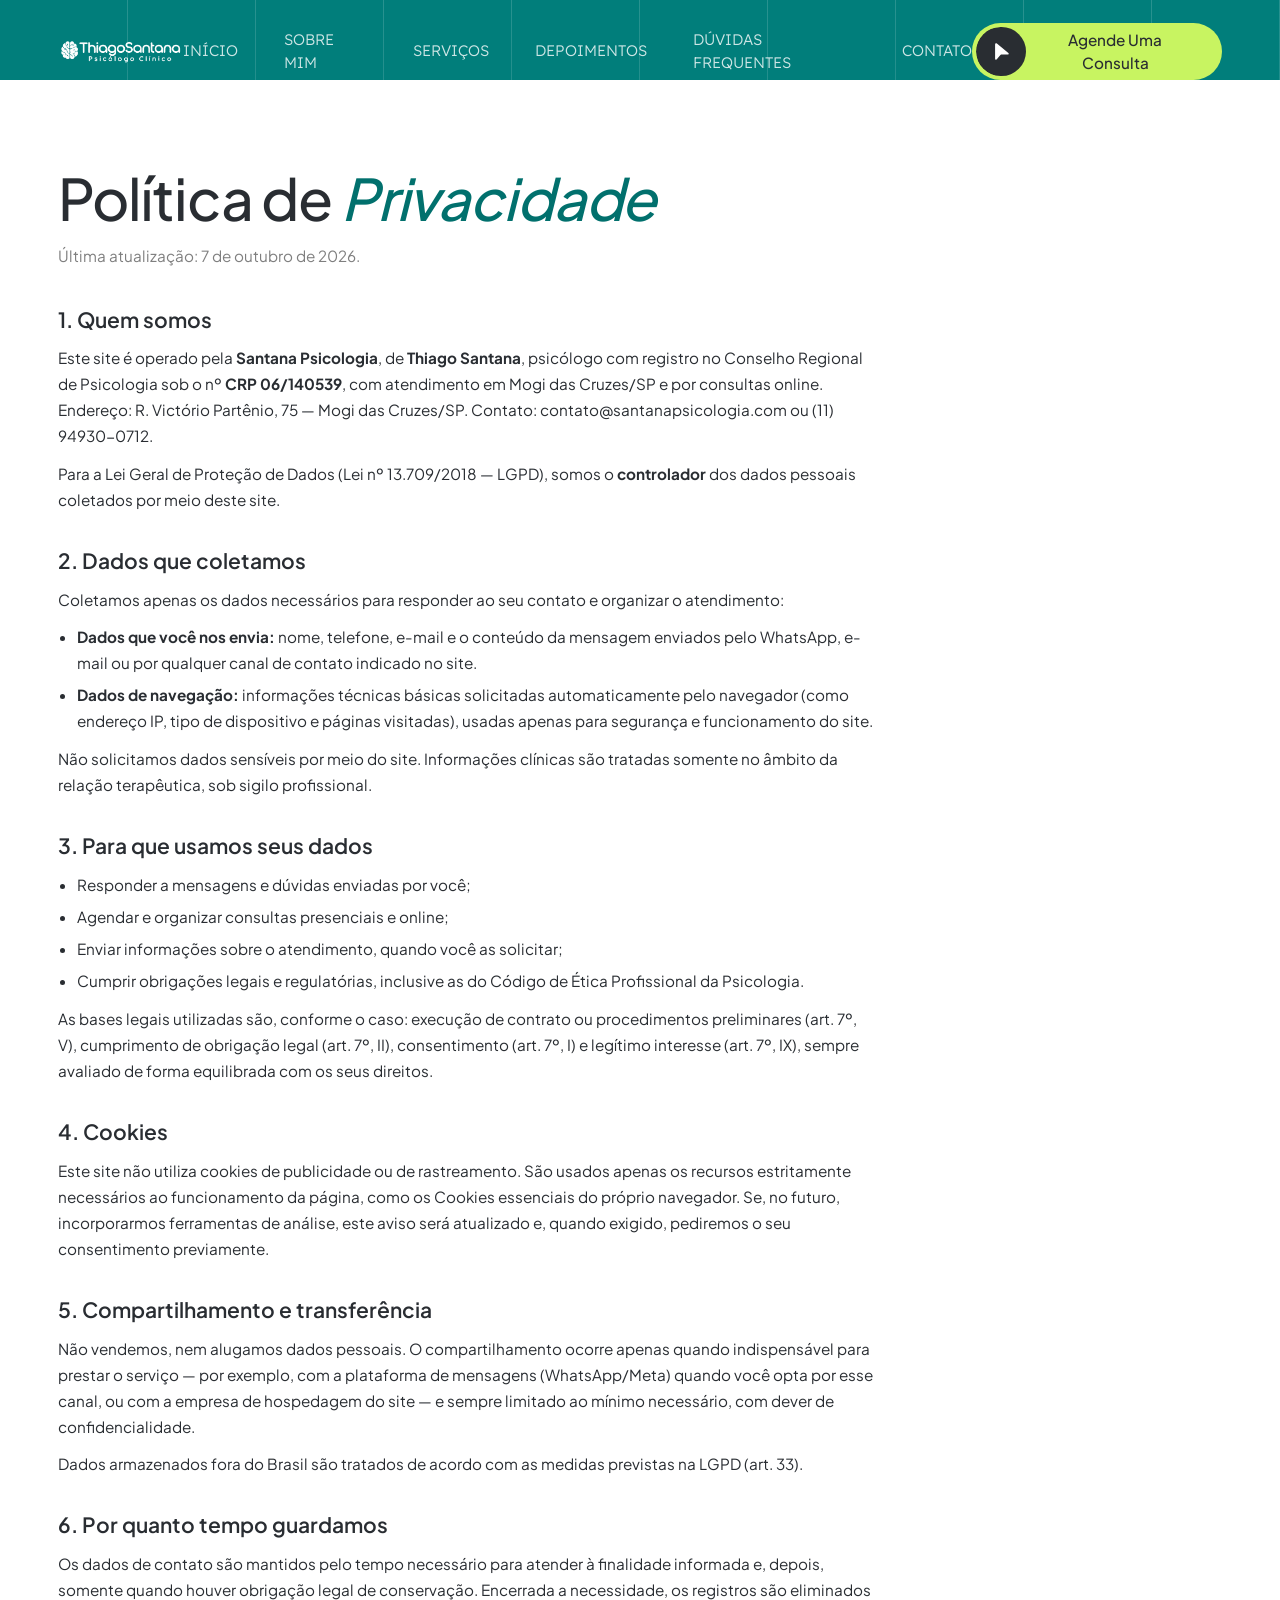
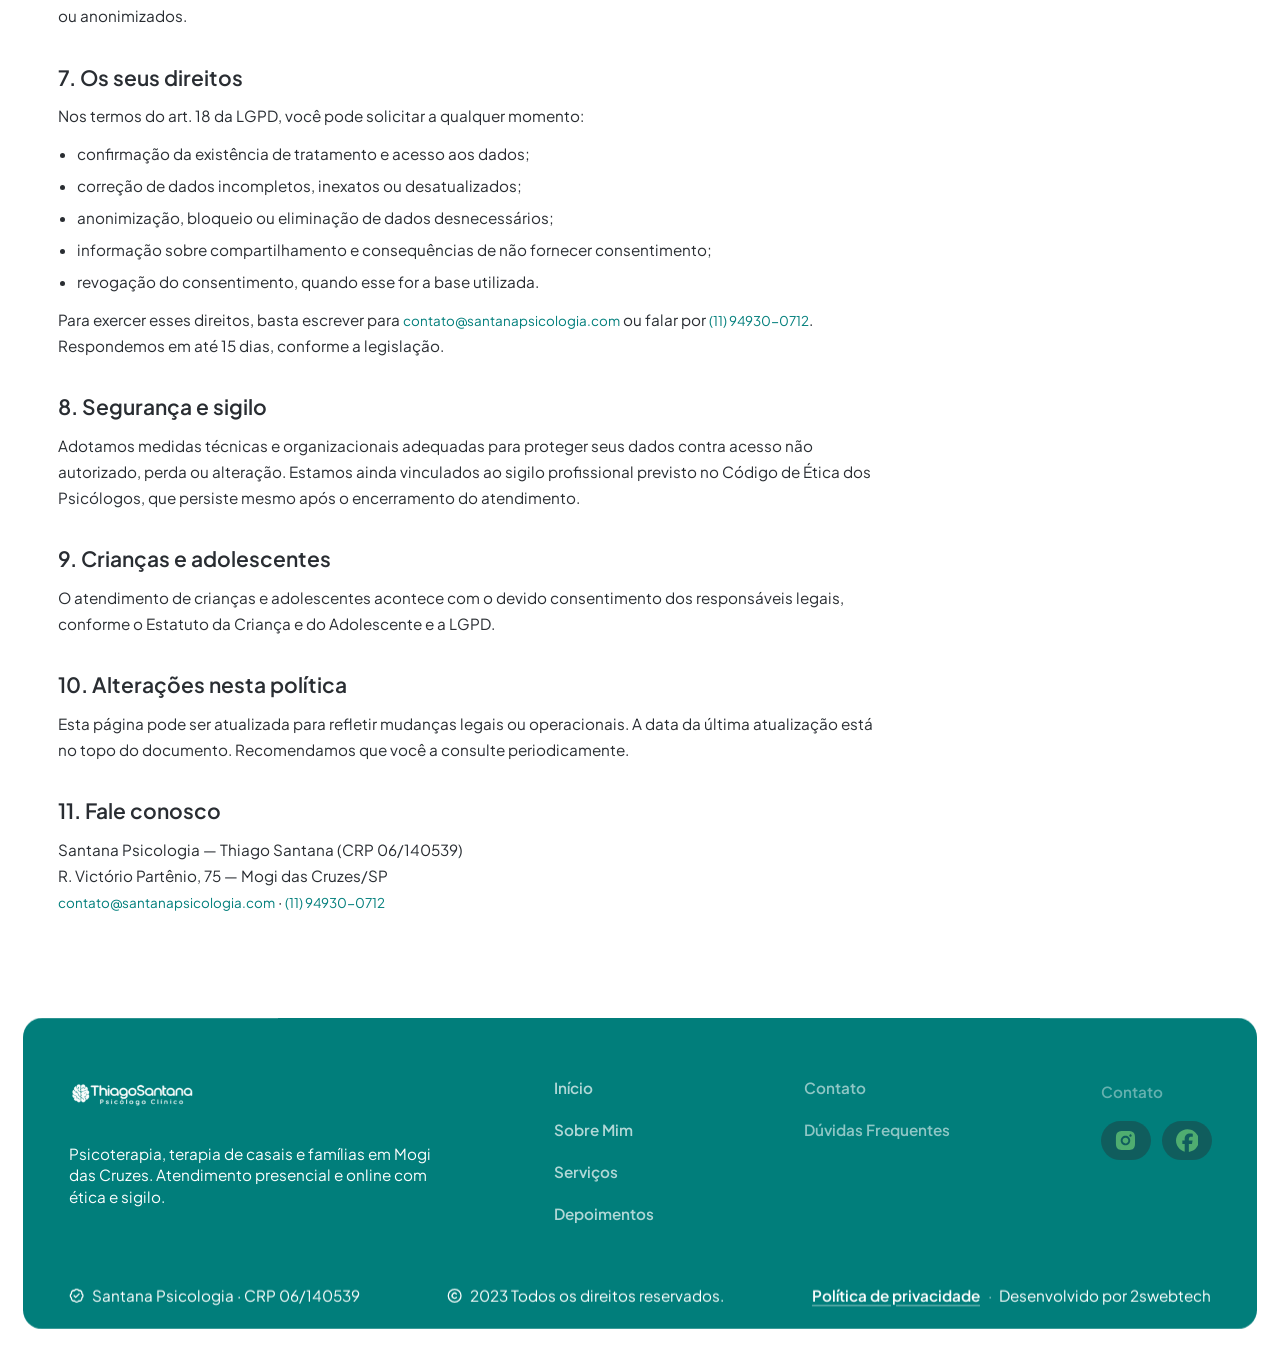
==== politica-de-privacidade.html @ c91d6d36 "feat: cria pagina de politica de privacidade" ====
<!DOCTYPE html>
<html lang="pt-BR">
<head>
  <meta charset="utf-8"/>
  <title>Política de Privacidade — Santana Psicologia</title>
  <meta name="description" content="Política de Privacidade do site Santana Psicologia: como coletamos, usamos, armazenamos e protegemos seus dados pessoais, em conformidade com a LGPD (Lei nº 13.709/2018)."/>
  <meta name="viewport" content="width=device-width, initial-scale=1"/>
  <link href="css/handymanpro-template.webflow.shared.a7c15f822.css" rel="stylesheet" type="text/css"/>
  <link href="fonts/google-fonts.css" rel="stylesheet"/><script type="text/javascript">!function(o,c){var n=c.documentElement,t=" w-mod-";n.className+=t+"js",("ontouchstart"in o||o.DocumentTouch&&c instanceof DocumentTouch)&&(n.className+=t+"touch")}(window,document);</script>
  <link href="img/logo/favicon.png" rel="icon" type="image/png"/>
  <link href="img/logo/favicon.png" rel="apple-touch-icon" type="image/png"/>
  <style>
/* CSS Fluid Responsive */

  html { font-size: calc(0.5991091314031181rem + 0.4454342984409799vw); }
  @media screen and (max-width:1440px) { html { font-size: calc(0.5991091314031181rem + 0.4454342984409799vw); } }
  @media screen and (max-width:991px) { html { font-size: calc(0.44698660714285715rem + 0.8928571428571428vw); } }
  @media screen and (max-width:767px) { html { font-size: calc(0.6671006944444444rem + 0.6944444444444444vw); } }
  @media screen and (max-width:479px) { html { font-size: calc(0.7494769874476988rem + 0.8368200836820083vw); } }


/* Make text look crisper and more legible in all browsers */
body {
  -webkit-font-smoothing: antialiased;
  -moz-osx-font-smoothing: grayscale;
  font-smoothing: antialiased;
  text-rendering: optimizeLegibility;
}

/* Focus state style for keyboard navigation for the focusable elements */
*[tabindex]:focus-visible,
  input[type="file"]:focus-visible {
   outline: 0.125rem solid #4d65ff;
   outline-offset: 0.125rem;
}

/* Set color style to inherit */
.inherit-color * {
    color: inherit;
}

/* Get rid of top margin on first element in any rich text element */
.w-richtext > :not(div):first-child, .w-richtext > div:first-child > :first-child {
  margin-top: 0 !important;
}

/* Get rid of bottom margin on last element in any rich text element */
.w-richtext>:last-child, .w-richtext ol li:last-child, .w-richtext ul li:last-child {
	margin-bottom: 0 !important;
}


/* Make sure containers never lose their center alignment */
.container-medium,.container-small, .container-large {
	margin-right: auto !important;
  margin-left: auto !important;
}

/* 
Make the following elements inherit typography styles from the parent and not have hardcoded values. 
Important: You will not be able to style for example "All Links" in Designer with this CSS applied.
Uncomment this CSS to use it in the project. Leave this message for future hand-off.
*/
/*
a,
.w-input,
.w-select,
.w-tab-link,
.w-nav-link,
.w-dropdown-btn,
.w-dropdown-toggle,
.w-dropdown-link {
  color: inherit;
  text-decoration: inherit;
  font-size: inherit;
}
*/

/* Apply "..." after 3 lines of text */
.text-style-3lines {
	display: -webkit-box;
	overflow: hidden;
	-webkit-line-clamp: 3;
	-webkit-box-orient: vertical;
}

/* Apply "..." after 2 lines of text */
.text-style-2lines {
	display: -webkit-box;
	overflow: hidden;
	-webkit-line-clamp: 2;
	-webkit-box-orient: vertical;
}

/* Adds inline flex display */
.display-inlineflex {
  display: inline-flex;
}

/* These classes are never overwritten */
.hide {
  display: none !important;
}

@media screen and (max-width: 991px) {
    .hide, .hide-tablet {
        display: none !important;
    }
}
/* Ícones inline (Lucide) ao lado de termos/frases */
.icon-inline {
  width: 1em;
  height: 1em;
  flex: none;
}

.has-icon {
  display: flex;
  align-items: center;
  gap: .5rem;
}

.has-icon.is-center {
  justify-content: center;
}

.has-icon.is-end {
  justify-content: flex-end;
}

@media screen and (max-width: 767px) {
    .hide-mobile-landscape{
      display: none !important;
    }
}
  @media screen and (max-width: 479px) {
    .hide-mobile{
      display: none !important;
    }
}
 
.margin-0 {
  margin: 0rem !important;
}
  
.padding-0 {
  padding: 0rem !important;
}

.spacing-clean {
padding: 0rem !important;
margin: 0rem !important;
}

.margin-top {
  margin-right: 0rem !important;
  margin-bottom: 0rem !important;
  margin-left: 0rem !important;
}

.padding-top {
  padding-right: 0rem !important;
  padding-bottom: 0rem !important;
  padding-left: 0rem !important;
}
  
.margin-right {
  margin-top: 0rem !important;
  margin-bottom: 0rem !important;
  margin-left: 0rem !important;
}

.padding-right {
  padding-top: 0rem !important;
  padding-bottom: 0rem !important;
  padding-left: 0rem !important;
}

.margin-bottom {
  margin-top: 0rem !important;
  margin-right: 0rem !important;
  margin-left: 0rem !important;
}

.padding-bottom {
  padding-top: 0rem !important;
  padding-right: 0rem !important;
  padding-left: 0rem !important;
}

.margin-left {
  margin-top: 0rem !important;
  margin-right: 0rem !important;
  margin-bottom: 0rem !important;
}
  
.padding-left {
  padding-top: 0rem !important;
  padding-right: 0rem !important;
  padding-bottom: 0rem !important;
}
  
.margin-horizontal {
  margin-top: 0rem !important;
  margin-bottom: 0rem !important;
}

.padding-horizontal {
  padding-top: 0rem !important;
  padding-bottom: 0rem !important;
}

.margin-vertical {
  margin-right: 0rem !important;
  margin-left: 0rem !important;
}
  
.padding-vertical {
  padding-right: 0rem !important;
  padding-left: 0rem !important;
}

/* Hide scrollbar for Chrome, Safari and Opera */
.sidebar::-webkit-scrollbar {
  display: none;
}

/* Hide scrollbar for IE, Edge and Firefox */
.sidebar {
  -ms-overflow-style: none;  /* IE and Edge */
  scrollbar-width: none;  /* Firefox */
}

/* Logotipo - img/logo/logo-white.png */
.navbar_logo-link {
  display: inline-flex;
  flex: none;
  max-width: 100%;
}

.navbar_logo {
  width: auto;
  height: auto;
  max-width: min(100%, 15rem);
  max-height: 2.75rem;
}

.footer_image .image {
  object-fit: contain;
  object-position: center;
}

.tag_component.is-text {
  padding: .25rem 1.25rem;
}

.footer_image {
  width: 100%;
  max-width: 40rem;
  margin-left: auto;
  margin-right: auto;
}

.contact_wrap {
  grid-template-columns: 1fr;
}

.portfolio_work {
  background-color: var(--bg-color--bg-primary);
}
.card_component.is-work {
  flex-flow: column;
  align-items: stretch;
  justify-content: flex-start;
  row-gap: .75rem;
  background-color: #00000026;
  border-color: #ffffff3d;
}
.card_component.is-work .text-number {
  align-self: flex-end;
}
.card_answer {
  color: #ffffffe6;
  font-size: .875rem;
  line-height: 1.55;
}
.portfolio_gradient {
  height: 4rem;
}
.testimonial_card {
  min-height: 17rem;
}
@media screen and (max-width: 479px) {
  .testimonial_card {
    min-height: 16rem;
  }
}
@media screen and (max-width: 991px) {
  .portfolio_work {
    padding: 1.25rem;
  }
}
@media screen and (max-width: 479px) {
  .portfolio_work {
    padding: .75rem;
  }
}

@media screen and (max-width: 767px) {
  .navbar_logo {
    max-height: 2.5rem;
  }
}

@media screen and (max-width: 479px) {
  .navbar_logo {
    max-height: 2.25rem;
  }
}


/* Sobre mim — texto no lugar do placeholder do CRP */
.about_image-wrap {
  height: auto;
  min-height: 13rem;
  padding-top: 0;
  display: flex;
  align-items: center;
}
.about_quote-text {
  width: 100%;
  padding: 1.5rem;
  color: var(--text-color--text-primary);
  font-size: 1.75rem;
  line-height: 1.35;
  font-weight: 500;
}
.tag_text.is-green {
  color: var(--bg-color--bg-primary);
}
@media screen and (max-width: 479px) {
  .about_image-wrap {
    min-height: 0;
  }
  .about_quote-text {
    font-size: 1.375rem;
    padding: 1.125rem;
  }
}

/* CTA de contato */
.button.is-cta {
  height: 4.5rem;
  min-height: 4.5rem;
  font-size: 1.125rem;
  padding: .25rem 2.25rem;
}
@media screen and (max-width: 479px) {
  .button.is-cta {
    width: 100%;
  }
}

.footer_bottom .footer_link {
  color: var(--brand--white);
  text-decoration: underline;
  text-underline-offset: .2em;
  text-decoration-color: #ffffff8c;
}
.footer_bottom .footer_link:hover {
  text-decoration-color: var(--brand--green);
}

header.section_hero {
      min-height: auto;
      overflow: visible;
    }
    .policy_main {
      max-width: 53.5rem;
    }
    .policy_title {
      margin: 1rem 0 0;
      color: var(--text-color--text-primary);
    }
    .policy_updated {
      margin: .75rem 0 0;
      color: var(--brand--neutral);
      font-size: 1rem;
      line-height: 1.5;
    }
    .policy_content {
      margin-top: 2.5rem;
    }
    .policy_content h2 {
      margin: 2.25rem 0 .5rem;
      font-size: 1.375rem;
      font-weight: 600;
      line-height: 1.35;
      color: var(--text-color--text-primary);
    }
    .policy_content h2:first-child {
      margin-top: 0;
    }
    .policy_content p,
    .policy_content li {
      font-size: 1rem;
      line-height: 1.7;
      color: var(--text-color--text-primary);
    }
    .policy_content p {
      margin: .75rem 0;
    }
    .policy_content ul {
      margin: .75rem 0;
      padding-left: 1.25rem;
    }
    .policy_content li {
      margin: .4rem 0;
    }
    .policy_content a {
      color: var(--bg-color--bg-primary);
    }
    @media screen and (max-width: 479px) {
      .policy_content h2 {
        font-size: 1.25rem;
      }
    }
  
@media screen and (max-width: 991px) {
 .navbar_list .nav_links.w--current {
 color: var(--text-color--text-primary);
 }
}
 </style>
</head>
<body>
  <main class="main-wrapper">
    <header id="home" class="section_hero"><div data-w-id="d197ef62-0d7c-23fd-eca2-feea1d32d3bd" data-animation="default" data-collapse="medium" data-duration="400" data-easing="ease" data-easing2="ease" role="banner" class="nav_component w-nav"><div class="padding-global is-navbar"><div class="container-large"><div class="navbar_content"><a href="index.html" class="navbar_logo-link w-nav-brand"><img src="img/logo/logo-white.png" alt="Santana Psicologia" class="navbar_logo"/></a><div class="nav_wrap"><nav role="navigation" class="nav_mobile w-nav-menu"><div class="navbar_list"><a href="index.html#home" class="nav_links w-nav-link">INÍCIO</a><a href="index.html#about" class="nav_links w-nav-link">SOBRE MIM</a><a href="index.html#services" class="nav_links w-nav-link">SERVIÇOS</a><a href="index.html#testimonial" class="nav_links w-nav-link">DEPOIMENTOS</a><a href="index.html#portfolio" class="nav_links w-nav-link">DÚVIDAS FREQUENTES</a><a href="index.html#contact" class="nav_links w-nav-link">CONTATO</a></div></nav></div><div class="nav_buttons-wrap"><div class="login-wrap hide-mobile-landscape"><a data-w-id="625020e8-f452-cbb8-caff-3fda3c5c21ae" href="index.html#contact" class="button is-icon w-inline-block"><div class="button_wrap"><div class="button_icon-wrap"><svg xmlns="http://www.w3.org/2000/svg" width="100%" viewBox="0 0 20 20" fill="none" class="icon-1x1-medium is-mobile"><path d="M4.28564 2.57443C4.28564 1.613 5.39993 1.08157 6.14779 1.68657L18.2049 11.4501C18.9321 12.0387 18.5156 13.2144 17.5799 13.2144H10.8821C10.6426 13.2145 10.4061 13.268 10.1899 13.3712C9.97377 13.4744 9.78342 13.6246 9.63279 13.8109L6.0885 18.1923C5.48707 18.9359 4.28564 18.5109 4.28564 17.5544V2.57443Z" fill="currentColor"></path></svg></div><div class="z-index-2"><div data-w-id="625020e8-f452-cbb8-caff-3fda3c5c21b2">Agende Uma Consulta</div></div><div class="button_bg"></div></div></a></div><div class="menu-button w-nav-button"><div class="nav-button_component"><div class="nav-button_line is-first"></div><div class="nav-button_line is-second"></div><div class="nav-button_line is-third"></div></div><div class="hide w-icon-nav-menu"></div></div></div></div></div></div></div></header>

    <section class="padding-global padding-section-medium">
      <div class="container-large">
        <article class="policy_main">
          <h1 class="text-6xl text-weight-medium policy_title">Política de <span class="text-style-italic text-color-tertiary">Privacidade</span></h1>
          <p class="policy_updated">Última atualização: 7 de outubro de 2026.</p>

          <div class="policy_content">
            <h2>1. Quem somos</h2>
            <p>Este site é operado pela <strong>Santana Psicologia</strong>, de <strong>Thiago Santana</strong>, psicólogo com registro no Conselho Regional de Psicologia sob o nº <strong>CRP 06/140539</strong>, com atendimento em Mogi das Cruzes/SP e por consultas online. Endereço: R. Victório Partênio, 75 — Mogi das Cruzes/SP. Contato: contato@santanapsicologia.com ou (11) 94930-0712.</p>
            <p>Para a Lei Geral de Proteção de Dados (Lei nº 13.709/2018 — LGPD), somos o <strong>controlador</strong> dos dados pessoais coletados por meio deste site.</p>

            <h2>2. Dados que coletamos</h2>
            <p>Coletamos apenas os dados necessários para responder ao seu contato e organizar o atendimento:</p>
            <ul>
              <li><strong>Dados que você nos envia:</strong> nome, telefone, e-mail e o conteúdo da mensagem enviados pelo WhatsApp, e-mail ou por qualquer canal de contato indicado no site.</li>
              <li><strong>Dados de navegação:</strong> informações técnicas básicas solicitadas automaticamente pelo navegador (como endereço IP, tipo de dispositivo e páginas visitadas), usadas apenas para segurança e funcionamento do site.</li>
            </ul>
            <p>Não solicitamos dados sensíveis por meio do site. Informações clínicas são tratadas somente no âmbito da relação terapêutica, sob sigilo profissional.</p>

            <h2>3. Para que usamos seus dados</h2>
            <ul>
              <li>Responder a mensagens e dúvidas enviadas por você;</li>
              <li>Agendar e organizar consultas presenciais e online;</li>
              <li>Enviar informações sobre o atendimento, quando você as solicitar;</li>
              <li>Cumprir obrigações legais e regulatórias, inclusive as do Código de Ética Profissional da Psicologia.</li>
            </ul>
            <p>As bases legais utilizadas são, conforme o caso: execução de contrato ou procedimentos preliminares (art. 7º, V), cumprimento de obrigação legal (art. 7º, II), consentimento (art. 7º, I) e legítimo interesse (art. 7º, IX), sempre avaliado de forma equilibrada com os seus direitos.</p>

            <h2>4. Cookies</h2>
            <p>Este site não utiliza cookies de publicidade ou de rastreamento. São usados apenas os recursos estritamente necessários ao funcionamento da página, como os Cookies essenciais do próprio navegador. Se, no futuro, incorporarmos ferramentas de análise, este aviso será atualizado e, quando exigido, pediremos o seu consentimento previamente.</p>

            <h2>5. Compartilhamento e transferência</h2>
            <p>Não vendemos, nem alugamos dados pessoais. O compartilhamento ocorre apenas quando indispensável para prestar o serviço — por exemplo, com a plataforma de mensagens (WhatsApp/Meta) quando você opta por esse canal, ou com a empresa de hospedagem do site — e sempre limitado ao mínimo necessário, com dever de confidencialidade.</p>
            <p>Dados armazenados fora do Brasil são tratados de acordo com as medidas previstas na LGPD (art. 33).</p>

            <h2>6. Por quanto tempo guardamos</h2>
            <p>Os dados de contato são mantidos pelo tempo necessário para atender à finalidade informada e, depois, somente quando houver obrigação legal de conservação. Encerrada a necessidade, os registros são eliminados ou anonimizados.</p>

            <h2>7. Os seus direitos</h2>
            <p>Nos termos do art. 18 da LGPD, você pode solicitar a qualquer momento:</p>
            <ul>
              <li>confirmação da existência de tratamento e acesso aos dados;</li>
              <li>correção de dados incompletos, inexatos ou desatualizados;</li>
              <li>anonimização, bloqueio ou eliminação de dados desnecessários;</li>
              <li>informação sobre compartilhamento e consequências de não fornecer consentimento;</li>
              <li>revogação do consentimento, quando esse for a base utilizada.</li>
            </ul>
            <p>Para exercer esses direitos, basta escrever para <a href="mailto:contato@santanapsicologia.com">contato@santanapsicologia.com</a> ou falar por <a href="tel:+5511949300712">(11) 94930-0712</a>. Respondemos em até 15 dias, conforme a legislação.</p>

            <h2>8. Segurança e sigilo</h2>
            <p>Adotamos medidas técnicas e organizacionais adequadas para proteger seus dados contra acesso não autorizado, perda ou alteração. Estamos ainda vinculados ao sigilo profissional previsto no Código de Ética dos Psicólogos, que persiste mesmo após o encerramento do atendimento.</p>

            <h2>9. Crianças e adolescentes</h2>
            <p>O atendimento de crianças e adolescentes acontece com o devido consentimento dos responsáveis legais, conforme o Estatuto da Criança e do Adolescente e a LGPD.</p>

            <h2>10. Alterações nesta política</h2>
            <p>Esta página pode ser atualizada para refletir mudanças legais ou operacionais. A data da última atualização está no topo do documento. Recomendamos que você a consulte periodicamente.</p>

            <h2>11. Fale conosco</h2>
            <p>Santana Psicologia — Thiago Santana (CRP 06/140539)<br/>
            R. Victório Partênio, 75 — Mogi das Cruzes/SP<br/>
            <a href="mailto:contato@santanapsicologia.com">contato@santanapsicologia.com</a> · <a href="tel:+5511949300712">(11) 94930-0712</a></p>
          </div>
        </article>
      </div>
    </section>

    <footer class="section_footer"><div class="padding-box"><div class="container-xlarge"><div data-w-id="79e10647-c4bf-67e4-3bc1-588300658ade" class="footer_wrap"><div class="footer_top"><div class="footer_info"><a data-w-id="79e10647-c4bf-67e4-3bc1-588300658ae1" href="index.html" class="navbar_logo-link w-nav-brand"><img loading="lazy" src="img/logo/logo-white.png" alt="Santana Psicologia" class="navbar_logo"/></a><div data-w-id="79e10647-c4bf-67e4-3bc1-588300658ae3" class="text-base opacity-60">Psicoterapia, terapia de casais e famílias em Mogi das Cruzes. Atendimento presencial e online com ética e sigilo.</div></div><div class="footer_links"><div data-w-id="79e10647-c4bf-67e4-3bc1-588300658ae6" class="footer_column"><a href="index.html#home" class="footer_link">Início</a><a href="index.html#about" class="footer_link">Sobre Mim</a><a href="index.html#services" class="footer_link">Serviços</a><a href="index.html#testimonial" class="footer_link">Depoimentos</a></div><div data-w-id="79e10647-c4bf-67e4-3bc1-588300658aef" class="footer_column is-2"><a href="index.html#contact" class="footer_link">Contato</a><a href="index.html#portfolio" class="footer_link">Dúvidas Frequentes</a></div><div data-w-id="79e10647-c4bf-67e4-3bc1-588300658af6" class="footer_social"><div class="text-base text-weight-semibold">Contato</div><div class="social_links"><a href="#" aria-label="Instagram" class="social_icon w-inline-block"><svg xmlns="http://www.w3.org/2000/svg" width="100%" viewBox="0 0 24 24" fill="none" class="icon-1x1-large"><path d="M13.0281 2.00024C14.1531 2.00324 14.7241 2.00924 15.2171 2.02324L15.4111 2.03024C15.6351 2.03824 15.8561 2.04824 16.1231 2.06024C17.1871 2.11024 17.9131 2.27824 18.5501 2.52524C19.2101 2.77924 19.7661 3.12324 20.3221 3.67824C20.8308 4.17798 21.2243 4.78272 21.4751 5.45024C21.7221 6.08724 21.8901 6.81324 21.9401 7.87824C21.9521 8.14424 21.9621 8.36524 21.9701 8.59024L21.9761 8.78424C21.9911 9.27624 21.9971 9.84724 21.9991 10.9722L22.0001 11.7182V13.0282C22.0025 13.7576 21.9948 14.4871 21.9771 15.2162L21.9711 15.4102C21.9631 15.6352 21.9531 15.8562 21.9411 16.1222C21.8911 17.1872 21.7211 17.9122 21.4751 18.5502C21.2243 19.2178 20.8308 19.8225 20.3221 20.3222C19.8223 20.8309 19.2176 21.2244 18.5501 21.4752C17.9131 21.7222 17.1871 21.8902 16.1231 21.9402L15.4111 21.9702L15.2171 21.9762C14.7241 21.9902 14.1531 21.9972 13.0281 21.9992L12.2821 22.0002H10.9731C10.2433 22.0028 9.5136 21.9951 8.78408 21.9772L8.59008 21.9712C8.35269 21.9623 8.11535 21.9519 7.87808 21.9402C6.81408 21.8902 6.08808 21.7222 5.45008 21.4752C4.78291 21.2243 4.17852 20.8308 3.67908 20.3222C3.17003 19.8226 2.77619 19.2179 2.52508 18.5502C2.27808 17.9132 2.11008 17.1872 2.06008 16.1222L2.03008 15.4102L2.02508 15.2162C2.00665 14.4871 1.99831 13.7577 2.00008 13.0282V10.9722C1.99731 10.2428 2.00465 9.51344 2.02208 8.78424L2.02908 8.59024C2.03708 8.36524 2.04708 8.14424 2.05908 7.87824C2.10908 6.81324 2.27708 6.08824 2.52408 5.45024C2.77577 4.78244 3.1703 4.17768 3.68008 3.67824C4.17923 3.16979 4.78327 2.77632 5.45008 2.52524C6.08808 2.27824 6.81308 2.11024 7.87808 2.06024C8.14408 2.04824 8.36608 2.03824 8.59008 2.03024L8.78408 2.02424C9.51327 2.00648 10.2427 1.99881 10.9721 2.00124L13.0281 2.00024ZM12.0001 7.00024C10.674 7.00024 9.40223 7.52703 8.46455 8.46471C7.52687 9.40239 7.00008 10.6742 7.00008 12.0002C7.00008 13.3263 7.52687 14.5981 8.46455 15.5358C9.40223 16.4735 10.674 17.0002 12.0001 17.0002C13.3262 17.0002 14.5979 16.4735 15.5356 15.5358C16.4733 14.5981 17.0001 13.3263 17.0001 12.0002C17.0001 10.6742 16.4733 9.40239 15.5356 8.46471C14.5979 7.52703 13.3262 7.00024 12.0001 7.00024ZM12.0001 9.00024C12.394 9.00018 12.7842 9.07771 13.1482 9.22841C13.5122 9.37912 13.8429 9.60004 14.1215 9.87857C14.4002 10.1571 14.6212 10.4878 14.772 10.8517C14.9229 11.2157 15.0005 11.6058 15.0006 11.9997C15.0006 12.3937 14.9231 12.7838 14.7724 13.1478C14.6217 13.5118 14.4008 13.8426 14.1223 14.1212C13.8437 14.3998 13.513 14.6209 13.1491 14.7717C12.7851 14.9225 12.395 15.0002 12.0011 15.0002C11.2054 15.0002 10.4424 14.6842 9.87976 14.1216C9.31715 13.559 9.00108 12.7959 9.00108 12.0002C9.00108 11.2046 9.31715 10.4415 9.87976 9.87892C10.4424 9.31631 11.2054 9.00024 12.0011 9.00024M17.2511 5.50024C16.9196 5.50024 16.6016 5.63194 16.3672 5.86636C16.1328 6.10078 16.0011 6.41872 16.0011 6.75024C16.0011 7.08176 16.1328 7.39971 16.3672 7.63413C16.6016 7.86855 16.9196 8.00024 17.2511 8.00024C17.5826 8.00024 17.9005 7.86855 18.135 7.63413C18.3694 7.39971 18.5011 7.08176 18.5011 6.75024C18.5011 6.41872 18.3694 6.10078 18.135 5.86636C17.9005 5.63194 17.5826 5.50024 17.2511 5.50024Z" fill="currentColor"></path></svg></a><a href="#" aria-label="Facebook" class="social_icon w-inline-block"><svg xmlns="http://www.w3.org/2000/svg" width="100%" viewBox="0 0 24 24" fill="none" class="icon-1x1-large"><path d="M9.101 23.691v-7.98H6.627v-3.667h2.474v-1.58c0-4.085 1.848-5.978 5.858-5.978.401 0 .955.042 1.468.103a8.68 8.68 0 0 1 1.141.195v3.325a8.623 8.623 0 0 0-.653-.036 26.805 26.805 0 0 0-.733-.009c-.707 0-1.259.096-1.675.309a1.686 1.686 0 0 0-.679.622c-.258.42-.374.995-.374 1.752v1.297h3.919l-.386 2.103-.287 1.564h-3.246v8.245C19.396 23.238 24 18.179 24 12.044c0-6.627-5.373-12-12-12s-12 5.373-12 12c0 5.628 3.874 10.35 9.101 11.647Z" fill="currentColor"></path></svg></a></div></div></div></div><div class="footer_bottom"><div class="text-base has-icon"><svg xmlns="http://www.w3.org/2000/svg" viewBox="0 0 24 24" fill="none" stroke="currentColor" stroke-width="2" stroke-linecap="round" stroke-linejoin="round" class="icon-inline" aria-hidden="true" focusable="false"><path d="M3.85 8.62a4 4 0 0 1 4.78-4.77 4 4 0 0 1 6.74 0 4 4 0 0 1 4.78 4.78 4 4 0 0 1 0 6.74 4 4 0 0 1-4.77 4.78 4 4 0 0 1-6.75 0 4 4 0 0 1-4.78-4.77 4 4 0 0 1 0-6.76Z" /><path d="m16 9-5.5 5.5L8 12" /></svg><span>Santana Psicologia · CRP 06/140539</span></div><div class="text-base has-icon"><svg xmlns="http://www.w3.org/2000/svg" viewBox="0 0 24 24" fill="none" stroke="currentColor" stroke-width="2" stroke-linecap="round" stroke-linejoin="round" class="icon-inline" aria-hidden="true" focusable="false"><circle cx="12" cy="12" r="10" /><path d="M14.83 14.83a4 4 0 1 1 0-5.66" /></svg><span>2023 Todos os direitos reservados.</span></div><div class="text-base has-icon"><a href="politica-de-privacidade.html" class="footer_link">Política de privacidade</a><span class="opacity-60">·</span><span>Desenvolvido por 2swebtech</span></div></div></div></div></div></footer>
  </main>
  <script src="js/jquery-3.5.1.min.dc5e7f18c8.js" type="text/javascript"></script><script src="js/webflow.schunk.b2397b2502f6f17b.js" type="text/javascript"></script><script src="js/webflow.schunk.96402a2f481184b8.js" type="text/javascript"></script><script src="js/webflow.37f5393a.801020514fa409bd.js" type="text/javascript"></script>
</body>
</html>
---- css/handymanpro-template.webflow.shared.a7c15f822.css ----
html {
  -webkit-text-size-adjust: 100%;
  -ms-text-size-adjust: 100%;
  font-family: sans-serif;
}

body {
  margin: 0;
}

article, aside, details, figcaption, figure, footer, header, hgroup, main, menu, nav, section, summary {
  display: block;
}

audio, canvas, progress, video {
  vertical-align: baseline;
  display: inline-block;
}

audio:not([controls]) {
  height: 0;
  display: none;
}

[hidden], template {
  display: none;
}

a {
  background-color: #0000;
}

a:active, a:hover {
  outline: 0;
}

abbr[title] {
  border-bottom: 1px dotted;
}

b, strong {
  font-weight: bold;
}

dfn {
  font-style: italic;
}

h1 {
  margin: .67em 0;
  font-size: 2em;
}

mark {
  color: #000;
  background: #ff0;
}

small {
  font-size: 80%;
}

sub, sup {
  vertical-align: baseline;
  font-size: 75%;
  line-height: 0;
  position: relative;
}

sup {
  top: -.5em;
}

sub {
  bottom: -.25em;
}

img {
  border: 0;
}

svg:not(:root) {
  overflow: hidden;
}

hr {
  box-sizing: content-box;
  height: 0;
}

pre {
  overflow: auto;
}

code, kbd, pre, samp {
  font-family: monospace;
  font-size: 1em;
}

button, input, optgroup, select, textarea {
  color: inherit;
  font: inherit;
  margin: 0;
}

button {
  overflow: visible;
}

button, select {
  text-transform: none;
}

button, html input[type="button"], input[type="reset"] {
  -webkit-appearance: button;
  cursor: pointer;
}

button[disabled], html input[disabled] {
  cursor: default;
}

button::-moz-focus-inner, input::-moz-focus-inner {
  border: 0;
  padding: 0;
}

input {
  line-height: normal;
}

input[type="checkbox"], input[type="radio"] {
  box-sizing: border-box;
  padding: 0;
}

input[type="number"]::-webkit-inner-spin-button, input[type="number"]::-webkit-outer-spin-button {
  height: auto;
}

input[type="search"] {
  -webkit-appearance: none;
}

input[type="search"]::-webkit-search-cancel-button, input[type="search"]::-webkit-search-decoration {
  -webkit-appearance: none;
}

legend {
  border: 0;
  padding: 0;
}

textarea {
  overflow: auto;
}

optgroup {
  font-weight: bold;
}

table {
  border-collapse: collapse;
  border-spacing: 0;
}

td, th {
  padding: 0;
}

@font-face {
  font-family: webflow-icons;
  src: url("[data-uri]") format("truetype");
  font-weight: normal;
  font-style: normal;
}

[class^="w-icon-"], [class*=" w-icon-"] {
  speak: none;
  font-variant: normal;
  text-transform: none;
  -webkit-font-smoothing: antialiased;
  -moz-osx-font-smoothing: grayscale;
  font-style: normal;
  font-weight: normal;
  line-height: 1;
  font-family: webflow-icons !important;
}

.w-icon-slider-right:before {
  content: "";
}

.w-icon-slider-left:before {
  content: "";
}

.w-icon-nav-menu:before {
  content: "";
}

.w-icon-arrow-down:before, .w-icon-dropdown-toggle:before {
  content: "";
}

.w-icon-file-upload-remove:before {
  content: "";
}

.w-icon-file-upload-icon:before {
  content: "";
}

* {
  box-sizing: border-box;
}

html {
  height: 100%;
}

body {
  color: #333;
  background-color: #fff;
  min-height: 100%;
  margin: 0;
  font-family: Arial, sans-serif;
  font-size: 14px;
  line-height: 20px;
}

img {
  vertical-align: middle;
  max-width: 100%;
  display: inline-block;
}

html.w-mod-touch * {
  background-attachment: scroll !important;
}

.w-block {
  display: block;
}

.w-inline-block {
  max-width: 100%;
  display: inline-block;
}

.w-clearfix:before, .w-clearfix:after {
  content: " ";
  grid-area: 1 / 1 / 2 / 2;
  display: table;
}

.w-clearfix:after {
  clear: both;
}

.w-hidden {
  display: none;
}

.w-button {
  color: #fff;
  line-height: inherit;
  cursor: pointer;
  background-color: #3898ec;
  border: 0;
  border-radius: 0;
  padding: 9px 15px;
  text-decoration: none;
  display: inline-block;
}

input.w-button {
  -webkit-appearance: button;
}

html[data-w-dynpage] [data-w-cloak] {
  color: #0000 !important;
}

.w-code-block {
  margin: unset;
}

pre.w-code-block code {
  all: inherit;
}

pre.w-code-block code > span {
  display: block !important;
}

.w-optimization {
  display: contents;
}

.w-webflow-badge, .w-webflow-badge > img {
  box-sizing: unset;
  width: unset;
  height: unset;
  max-height: unset;
  max-width: unset;
  min-height: unset;
  min-width: unset;
  margin: unset;
  padding: unset;
  float: unset;
  clear: unset;
  border: unset;
  border-radius: unset;
  background: unset;
  background-image: unset;
  background-position: unset;
  background-size: unset;
  background-repeat: unset;
  background-origin: unset;
  background-clip: unset;
  background-attachment: unset;
  background-color: unset;
  box-shadow: unset;
  transform: unset;
  direction: unset;
  font-family: unset;
  font-weight: unset;
  color: unset;
  font-size: unset;
  line-height: unset;
  font-style: unset;
  font-variant: unset;
  text-align: unset;
  letter-spacing: unset;
  -webkit-text-decoration: unset;
  text-decoration: unset;
  text-indent: unset;
  text-transform: unset;
  list-style-type: unset;
  text-shadow: unset;
  vertical-align: unset;
  cursor: unset;
  white-space: unset;
  word-break: unset;
  word-spacing: unset;
  word-wrap: unset;
  transition: unset;
}

.w-webflow-badge {
  white-space: nowrap;
  cursor: pointer;
  box-shadow: 0 0 0 1px #0000001a, 0 1px 3px #0000001a;
  visibility: visible !important;
  opacity: 1 !important;
  z-index: 2147483647 !important;
  color: #aaadb0 !important;
  width: auto !important;
  height: auto !important;
  overflow: unset !important;
  background-color: #fff !important;
  border-radius: 3px !important;
  margin: 0 !important;
  padding: 6px !important;
  font-size: 12px !important;
  line-height: 14px !important;
  text-decoration: none !important;
  display: inline-block !important;
  position: fixed !important;
  inset: auto 12px 12px auto !important;
  transform: none !important;
}

.w-webflow-badge > img {
  position: unset;
  visibility: unset !important;
  opacity: 1 !important;
  vertical-align: middle !important;
  display: inline-block !important;
}

h1, h2, h3, h4, h5, h6 {
  margin-bottom: 10px;
  font-weight: bold;
}

h1 {
  margin-top: 20px;
  font-size: 38px;
  line-height: 44px;
}

h2 {
  margin-top: 20px;
  font-size: 32px;
  line-height: 36px;
}

h3 {
  margin-top: 20px;
  font-size: 24px;
  line-height: 30px;
}

h4 {
  margin-top: 10px;
  font-size: 18px;
  line-height: 24px;
}

h5 {
  margin-top: 10px;
  font-size: 14px;
  line-height: 20px;
}

h6 {
  margin-top: 10px;
  font-size: 12px;
  line-height: 18px;
}

p {
  margin-top: 0;
  margin-bottom: 10px;
}

blockquote {
  border-left: 5px solid #e2e2e2;
  margin: 0 0 10px;
  padding: 10px 20px;
  font-size: 18px;
  line-height: 22px;
}

figure {
  margin: 0 0 10px;
}

ul, ol {
  margin-top: 0;
  margin-bottom: 10px;
  padding-left: 40px;
}

.w-list-unstyled {
  padding-left: 0;
  list-style: none;
}

.w-embed:before, .w-embed:after {
  content: " ";
  grid-area: 1 / 1 / 2 / 2;
  display: table;
}

.w-embed:after {
  clear: both;
}

.w-video {
  width: 100%;
  padding: 0;
  position: relative;
}

.w-video iframe, .w-video object, .w-video embed {
  border: none;
  width: 100%;
  height: 100%;
  position: absolute;
  top: 0;
  left: 0;
}

fieldset {
  border: 0;
  margin: 0;
  padding: 0;
}

button, [type="button"], [type="reset"] {
  cursor: pointer;
  -webkit-appearance: button;
  border: 0;
}

.w-form {
  margin: 0 0 15px;
}

.w-form-done {
  text-align: center;
  background-color: #ddd;
  padding: 20px;
  display: none;
}

.w-form-fail {
  background-color: #ffdede;
  margin-top: 10px;
  padding: 10px;
  display: none;
}

label {
  margin-bottom: 5px;
  font-weight: bold;
  display: block;
}

.w-input, .w-select {
  color: #333;
  vertical-align: middle;
  background-color: #fff;
  border: 1px solid #ccc;
  width: 100%;
  height: 38px;
  margin-bottom: 10px;
  padding: 8px 12px;
  font-size: 14px;
  line-height: 1.42857;
  display: block;
}

.w-input::placeholder, .w-select::placeholder {
  color: #999;
}

.w-input:focus, .w-select:focus {
  border-color: #3898ec;
  outline: 0;
}

.w-input[disabled], .w-select[disabled], .w-input[readonly], .w-select[readonly], fieldset[disabled] .w-input, fieldset[disabled] .w-select {
  cursor: not-allowed;
}

.w-input[disabled]:not(.w-input-disabled), .w-select[disabled]:not(.w-input-disabled), .w-input[readonly], .w-select[readonly], fieldset[disabled]:not(.w-input-disabled) .w-input, fieldset[disabled]:not(.w-input-disabled) .w-select {
  background-color: #eee;
}

textarea.w-input, textarea.w-select {
  height: auto;
}

.w-select {
  background-color: #f3f3f3;
}

.w-select[multiple] {
  height: auto;
}

.w-form-label {
  cursor: pointer;
  margin-bottom: 0;
  font-weight: normal;
  display: inline-block;
}

.w-radio {
  margin-bottom: 5px;
  padding-left: 20px;
  display: block;
}

.w-radio:before, .w-radio:after {
  content: " ";
  grid-area: 1 / 1 / 2 / 2;
  display: table;
}

.w-radio:after {
  clear: both;
}

.w-radio-input {
  float: left;
  margin: 3px 0 0 -20px;
  line-height: normal;
}

.w-file-upload {
  margin-bottom: 10px;
  display: block;
}

.w-file-upload-input {
  opacity: 0;
  z-index: -100;
  width: .1px;
  height: .1px;
  position: absolute;
  overflow: hidden;
}

.w-file-upload-default, .w-file-upload-uploading, .w-file-upload-success {
  color: #333;
  display: inline-block;
}

.w-file-upload-error {
  margin-top: 10px;
  display: block;
}

.w-file-upload-default.w-hidden, .w-file-upload-uploading.w-hidden, .w-file-upload-error.w-hidden, .w-file-upload-success.w-hidden {
  display: none;
}

.w-file-upload-uploading-btn {
  cursor: pointer;
  background-color: #fafafa;
  border: 1px solid #ccc;
  margin: 0;
  padding: 8px 12px;
  font-size: 14px;
  font-weight: normal;
  display: flex;
}

.w-file-upload-file {
  background-color: #fafafa;
  border: 1px solid #ccc;
  flex-grow: 1;
  justify-content: space-between;
  margin: 0;
  padding: 8px 9px 8px 11px;
  display: flex;
}

.w-file-upload-file-name {
  font-size: 14px;
  font-weight: normal;
  display: block;
}

.w-file-remove-link {
  cursor: pointer;
  width: auto;
  height: auto;
  margin-top: 3px;
  margin-left: 10px;
  padding: 3px;
  display: block;
}

.w-icon-file-upload-remove {
  margin: auto;
  font-size: 10px;
}

.w-file-upload-error-msg {
  color: #ea384c;
  padding: 2px 0;
  display: inline-block;
}

.w-file-upload-info {
  padding: 0 12px;
  line-height: 38px;
  display: inline-block;
}

.w-file-upload-label {
  cursor: pointer;
  background-color: #fafafa;
  border: 1px solid #ccc;
  margin: 0;
  padding: 8px 12px;
  font-size: 14px;
  font-weight: normal;
  display: inline-block;
}

.w-icon-file-upload-icon, .w-icon-file-upload-uploading {
  width: 20px;
  margin-right: 8px;
  display: inline-block;
}

.w-icon-file-upload-uploading {
  height: 20px;
}

.w-container {
  max-width: 940px;
  margin-left: auto;
  margin-right: auto;
}

.w-container:before, .w-container:after {
  content: " ";
  grid-area: 1 / 1 / 2 / 2;
  display: table;
}

.w-container:after {
  clear: both;
}

.w-container .w-row {
  margin-left: -10px;
  margin-right: -10px;
}

.w-row:before, .w-row:after {
  content: " ";
  grid-area: 1 / 1 / 2 / 2;
  display: table;
}

.w-row:after {
  clear: both;
}

.w-row .w-row {
  margin-left: 0;
  margin-right: 0;
}

.w-col {
  float: left;
  width: 100%;
  min-height: 1px;
  padding-left: 10px;
  padding-right: 10px;
  position: relative;
}

.w-col .w-col {
  padding-left: 0;
  padding-right: 0;
}

.w-col-1 {
  width: 8.33333%;
}

.w-col-2 {
  width: 16.6667%;
}

.w-col-3 {
  width: 25%;
}

.w-col-4 {
  width: 33.3333%;
}

.w-col-5 {
  width: 41.6667%;
}

.w-col-6 {
  width: 50%;
}

.w-col-7 {
  width: 58.3333%;
}

.w-col-8 {
  width: 66.6667%;
}

.w-col-9 {
  width: 75%;
}

.w-col-10 {
  width: 83.3333%;
}

.w-col-11 {
  width: 91.6667%;
}

.w-col-12 {
  width: 100%;
}

.w-hidden-main {
  display: none !important;
}

@media screen and (max-width: 991px) {
  .w-container {
    max-width: 728px;
  }

  .w-hidden-main {
    display: inherit !important;
  }

  .w-hidden-medium {
    display: none !important;
  }

  .w-col-medium-1 {
    width: 8.33333%;
  }

  .w-col-medium-2 {
    width: 16.6667%;
  }

  .w-col-medium-3 {
    width: 25%;
  }

  .w-col-medium-4 {
    width: 33.3333%;
  }

  .w-col-medium-5 {
    width: 41.6667%;
  }

  .w-col-medium-6 {
    width: 50%;
  }

  .w-col-medium-7 {
    width: 58.3333%;
  }

  .w-col-medium-8 {
    width: 66.6667%;
  }

  .w-col-medium-9 {
    width: 75%;
  }

  .w-col-medium-10 {
    width: 83.3333%;
  }

  .w-col-medium-11 {
    width: 91.6667%;
  }

  .w-col-medium-12 {
    width: 100%;
  }

  .w-col-stack {
    width: 100%;
    left: auto;
    right: auto;
  }
}

@media screen and (max-width: 767px) {
  .w-hidden-main, .w-hidden-medium {
    display: inherit !important;
  }

  .w-hidden-small {
    display: none !important;
  }

  .w-row, .w-container .w-row {
    margin-left: 0;
    margin-right: 0;
  }

  .w-col {
    width: 100%;
    left: auto;
    right: auto;
  }

  .w-col-small-1 {
    width: 8.33333%;
  }

  .w-col-small-2 {
    width: 16.6667%;
  }

  .w-col-small-3 {
    width: 25%;
  }

  .w-col-small-4 {
    width: 33.3333%;
  }

  .w-col-small-5 {
    width: 41.6667%;
  }

  .w-col-small-6 {
    width: 50%;
  }

  .w-col-small-7 {
    width: 58.3333%;
  }

  .w-col-small-8 {
    width: 66.6667%;
  }

  .w-col-small-9 {
    width: 75%;
  }

  .w-col-small-10 {
    width: 83.3333%;
  }

  .w-col-small-11 {
    width: 91.6667%;
  }

  .w-col-small-12 {
    width: 100%;
  }
}

@media screen and (max-width: 479px) {
  .w-container {
    max-width: none;
  }

  .w-hidden-main, .w-hidden-medium, .w-hidden-small {
    display: inherit !important;
  }

  .w-hidden-tiny {
    display: none !important;
  }

  .w-col {
    width: 100%;
  }

  .w-col-tiny-1 {
    width: 8.33333%;
  }

  .w-col-tiny-2 {
    width: 16.6667%;
  }

  .w-col-tiny-3 {
    width: 25%;
  }

  .w-col-tiny-4 {
    width: 33.3333%;
  }

  .w-col-tiny-5 {
    width: 41.6667%;
  }

  .w-col-tiny-6 {
    width: 50%;
  }

  .w-col-tiny-7 {
    width: 58.3333%;
  }

  .w-col-tiny-8 {
    width: 66.6667%;
  }

  .w-col-tiny-9 {
    width: 75%;
  }

  .w-col-tiny-10 {
    width: 83.3333%;
  }

  .w-col-tiny-11 {
    width: 91.6667%;
  }

  .w-col-tiny-12 {
    width: 100%;
  }
}

.w-widget {
  position: relative;
}

.w-widget-map {
  width: 100%;
  height: 400px;
}

.w-widget-map label {
  width: auto;
  display: inline;
}

.w-widget-map img {
  max-width: inherit;
}

.w-widget-map .gm-style-iw {
  text-align: center;
}

.w-widget-map .gm-style-iw > button {
  display: none !important;
}

.w-widget-twitter {
  overflow: hidden;
}

.w-widget-twitter-count-shim {
  vertical-align: top;
  text-align: center;
  background: #fff;
  border: 1px solid #758696;
  border-radius: 3px;
  width: 28px;
  height: 20px;
  display: inline-block;
  position: relative;
}

.w-widget-twitter-count-shim * {
  pointer-events: none;
  -webkit-user-select: none;
  user-select: none;
}

.w-widget-twitter-count-shim .w-widget-twitter-count-inner {
  text-align: center;
  color: #999;
  font-family: serif;
  font-size: 15px;
  line-height: 12px;
  position: relative;
}

.w-widget-twitter-count-shim .w-widget-twitter-count-clear {
  display: block;
  position: relative;
}

.w-widget-twitter-count-shim.w--large {
  width: 36px;
  height: 28px;
}

.w-widget-twitter-count-shim.w--large .w-widget-twitter-count-inner {
  font-size: 18px;
  line-height: 18px;
}

.w-widget-twitter-count-shim:not(.w--vertical) {
  margin-left: 5px;
  margin-right: 8px;
}

.w-widget-twitter-count-shim:not(.w--vertical).w--large {
  margin-left: 6px;
}

.w-widget-twitter-count-shim:not(.w--vertical):before, .w-widget-twitter-count-shim:not(.w--vertical):after {
  content: " ";
  pointer-events: none;
  border: solid #0000;
  width: 0;
  height: 0;
  position: absolute;
  top: 50%;
  left: 0;
}

.w-widget-twitter-count-shim:not(.w--vertical):before {
  border-width: 4px;
  border-color: #75869600 #5d6c7b #75869600 #75869600;
  margin-top: -4px;
  margin-left: -9px;
}

.w-widget-twitter-count-shim:not(.w--vertical).w--large:before {
  border-width: 5px;
  margin-top: -5px;
  margin-left: -10px;
}

.w-widget-twitter-count-shim:not(.w--vertical):after {
  border-width: 4px;
  border-color: #fff0 #fff #fff0 #fff0;
  margin-top: -4px;
  margin-left: -8px;
}

.w-widget-twitter-count-shim:not(.w--vertical).w--large:after {
  border-width: 5px;
  margin-top: -5px;
  margin-left: -9px;
}

.w-widget-twitter-count-shim.w--vertical {
  width: 61px;
  height: 33px;
  margin-bottom: 8px;
}

.w-widget-twitter-count-shim.w--vertical:before, .w-widget-twitter-count-shim.w--vertical:after {
  content: " ";
  pointer-events: none;
  border: solid #0000;
  width: 0;
  height: 0;
  position: absolute;
  top: 100%;
  left: 50%;
}

.w-widget-twitter-count-shim.w--vertical:before {
  border-width: 5px;
  border-color: #5d6c7b #75869600 #75869600;
  margin-left: -5px;
}

.w-widget-twitter-count-shim.w--vertical:after {
  border-width: 4px;
  border-color: #fff #fff0 #fff0;
  margin-left: -4px;
}

.w-widget-twitter-count-shim.w--vertical .w-widget-twitter-count-inner {
  font-size: 18px;
  line-height: 22px;
}

.w-widget-twitter-count-shim.w--vertical.w--large {
  width: 76px;
}

.w-background-video {
  color: #fff;
  height: 500px;
  position: relative;
  overflow: hidden;
}

.w-background-video > video {
  object-fit: cover;
  z-index: -100;
  background-position: 50%;
  background-size: cover;
  width: 100%;
  height: 100%;
  margin: auto;
  position: absolute;
  inset: -100%;
}

.w-background-video > video::-webkit-media-controls-start-playback-button {
  -webkit-appearance: none;
  display: none !important;
}

.w-background-video--control {
  background-color: #0000;
  padding: 0;
  position: absolute;
  bottom: 1em;
  right: 1em;
}

.w-background-video--control > [hidden] {
  display: none !important;
}

.w-slider {
  text-align: center;
  clear: both;
  -webkit-tap-highlight-color: #0000;
  tap-highlight-color: #0000;
  background: #ddd;
  height: 300px;
  position: relative;
}

.w-slider-mask {
  z-index: 1;
  white-space: nowrap;
  height: 100%;
  display: block;
  position: relative;
  left: 0;
  right: 0;
  overflow: hidden;
}

.w-slide {
  vertical-align: top;
  white-space: normal;
  text-align: left;
  width: 100%;
  height: 100%;
  display: inline-block;
  position: relative;
}

.w-slider-nav {
  z-index: 2;
  text-align: center;
  -webkit-tap-highlight-color: #0000;
  tap-highlight-color: #0000;
  height: 40px;
  margin: auto;
  padding-top: 10px;
  position: absolute;
  inset: auto 0 0;
}

.w-slider-nav.w-round > div {
  border-radius: 100%;
}

.w-slider-nav.w-num > div {
  width: auto;
  height: auto;
  font-size: inherit;
  line-height: inherit;
  padding: .2em .5em;
}

.w-slider-nav.w-shadow > div {
  box-shadow: 0 0 3px #3336;
}

.w-slider-nav-invert {
  color: #fff;
}

.w-slider-nav-invert > div {
  background-color: #2226;
}

.w-slider-nav-invert > div.w-active {
  background-color: #222;
}

.w-slider-dot {
  cursor: pointer;
  background-color: #fff6;
  width: 1em;
  height: 1em;
  margin: 0 3px .5em;
  transition: background-color .1s, color .1s;
  display: inline-block;
  position: relative;
}

.w-slider-dot.w-active {
  background-color: #fff;
}

.w-slider-dot:focus {
  outline: none;
  box-shadow: 0 0 0 2px #fff;
}

.w-slider-dot:focus.w-active {
  box-shadow: none;
}

.w-slider-arrow-left, .w-slider-arrow-right {
  cursor: pointer;
  color: #fff;
  -webkit-tap-highlight-color: #0000;
  tap-highlight-color: #0000;
  -webkit-user-select: none;
  user-select: none;
  width: 80px;
  margin: auto;
  font-size: 40px;
  position: absolute;
  inset: 0;
  overflow: hidden;
}

.w-slider-arrow-left [class^="w-icon-"], .w-slider-arrow-right [class^="w-icon-"], .w-slider-arrow-left [class*=" w-icon-"], .w-slider-arrow-right [class*=" w-icon-"] {
  position: absolute;
}

.w-slider-arrow-left:focus, .w-slider-arrow-right:focus {
  outline: 0;
}

.w-slider-arrow-left {
  z-index: 3;
  right: auto;
}

.w-slider-arrow-right {
  z-index: 4;
  left: auto;
}

.w-icon-slider-left, .w-icon-slider-right {
  width: 1em;
  height: 1em;
  margin: auto;
  inset: 0;
}

.w-slider-aria-label {
  clip: rect(0 0 0 0);
  border: 0;
  width: 1px;
  height: 1px;
  margin: -1px;
  padding: 0;
  position: absolute;
  overflow: hidden;
}

.w-slider-force-show {
  display: block !important;
}

.w-dropdown {
  text-align: left;
  z-index: 900;
  margin-left: auto;
  margin-right: auto;
  display: inline-block;
  position: relative;
}

.w-dropdown-btn, .w-dropdown-toggle, .w-dropdown-link {
  vertical-align: top;
  color: #222;
  text-align: left;
  white-space: nowrap;
  margin-left: auto;
  margin-right: auto;
  padding: 20px;
  text-decoration: none;
  position: relative;
}

.w-dropdown-toggle {
  -webkit-user-select: none;
  user-select: none;
  cursor: pointer;
  padding-right: 40px;
  display: inline-block;
}

.w-dropdown-toggle:focus {
  outline: 0;
}

.w-icon-dropdown-toggle {
  width: 1em;
  height: 1em;
  margin: auto 20px auto auto;
  position: absolute;
  top: 0;
  bottom: 0;
  right: 0;
}

.w-dropdown-list {
  background: #ddd;
  min-width: 100%;
  display: none;
  position: absolute;
}

.w-dropdown-list.w--open {
  display: block;
}

.w-dropdown-link {
  color: #222;
  padding: 10px 20px;
  display: block;
}

.w-dropdown-link.w--current {
  color: #0082f3;
}

.w-dropdown-link:focus {
  outline: 0;
}

@media screen and (max-width: 767px) {
  .w-nav-brand {
    padding-left: 10px;
  }
}

.w-lightbox-backdrop {
  cursor: auto;
  letter-spacing: normal;
  text-indent: 0;
  text-shadow: none;
  text-transform: none;
  visibility: visible;
  white-space: normal;
  word-break: normal;
  word-spacing: normal;
  word-wrap: normal;
  color: #fff;
  text-align: center;
  z-index: 2000;
  opacity: 0;
  -webkit-user-select: none;
  -moz-user-select: none;
  -webkit-tap-highlight-color: transparent;
  background: #000000e6;
  outline: 0;
  font-family: Helvetica Neue, Helvetica, Ubuntu, Segoe UI, Verdana, sans-serif;
  font-size: 17px;
  font-style: normal;
  font-weight: 300;
  line-height: 1.2;
  list-style: disc;
  position: fixed;
  inset: 0;
  -webkit-transform: translate(0);
}

.w-lightbox-backdrop, .w-lightbox-container {
  -webkit-overflow-scrolling: touch;
  height: 100%;
  overflow: auto;
}

.w-lightbox-content {
  height: 100vh;
  position: relative;
  overflow: hidden;
}

.w-lightbox-view {
  opacity: 0;
  width: 100vw;
  height: 100vh;
  position: absolute;
}

.w-lightbox-view:before {
  content: "";
  height: 100vh;
}

.w-lightbox-group, .w-lightbox-group .w-lightbox-view, .w-lightbox-group .w-lightbox-view:before {
  height: 86vh;
}

.w-lightbox-frame, .w-lightbox-view:before {
  vertical-align: middle;
  display: inline-block;
}

.w-lightbox-figure {
  margin: 0;
  position: relative;
}

.w-lightbox-group .w-lightbox-figure {
  cursor: pointer;
}

.w-lightbox-img {
  width: auto;
  max-width: none;
  height: auto;
}

.w-lightbox-image {
  float: none;
  max-width: 100vw;
  max-height: 100vh;
  display: block;
}

.w-lightbox-group .w-lightbox-image {
  max-height: 86vh;
}

.w-lightbox-caption {
  text-align: left;
  text-overflow: ellipsis;
  white-space: nowrap;
  background: #0006;
  padding: .5em 1em;
  position: absolute;
  bottom: 0;
  left: 0;
  right: 0;
  overflow: hidden;
}

.w-lightbox-embed {
  width: 100%;
  height: 100%;
  position: absolute;
  inset: 0;
}

.w-lightbox-control {
  cursor: pointer;
  background-position: center;
  background-repeat: no-repeat;
  background-size: 24px;
  width: 4em;
  transition: all .3s;
  position: absolute;
  top: 0;
}

.w-lightbox-left {
  background-image: url("[data-uri]");
  display: none;
  bottom: 0;
  left: 0;
}

.w-lightbox-right {
  background-image: url("[data-uri]");
  display: none;
  bottom: 0;
  right: 0;
}

.w-lightbox-close {
  background-image: url("[data-uri]");
  background-size: 18px;
  height: 2.6em;
  right: 0;
}

.w-lightbox-strip {
  white-space: nowrap;
  padding: 0 1vh;
  line-height: 0;
  position: absolute;
  bottom: 0;
  left: 0;
  right: 0;
  overflow: auto hidden;
}

.w-lightbox-item {
  box-sizing: content-box;
  cursor: pointer;
  width: 10vh;
  padding: 2vh 1vh;
  display: inline-block;
  -webkit-transform: translate3d(0, 0, 0);
}

.w-lightbox-active {
  opacity: .3;
}

.w-lightbox-thumbnail {
  background: #222;
  height: 10vh;
  position: relative;
  overflow: hidden;
}

.w-lightbox-thumbnail-image {
  position: absolute;
  top: 0;
  left: 0;
}

.w-lightbox-thumbnail .w-lightbox-tall {
  width: 100%;
  top: 50%;
  transform: translate(0, -50%);
}

.w-lightbox-thumbnail .w-lightbox-wide {
  height: 100%;
  left: 50%;
  transform: translate(-50%);
}

.w-lightbox-spinner {
  box-sizing: border-box;
  border: 5px solid #0006;
  border-radius: 50%;
  width: 40px;
  height: 40px;
  margin-top: -20px;
  margin-left: -20px;
  animation: .8s linear infinite spin;
  position: absolute;
  top: 50%;
  left: 50%;
}

.w-lightbox-spinner:after {
  content: "";
  border: 3px solid #0000;
  border-bottom-color: #fff;
  border-radius: 50%;
  position: absolute;
  inset: -4px;
}

.w-lightbox-hide {
  display: none;
}

.w-lightbox-noscroll {
  overflow: hidden;
}

@media (min-width: 768px) {
  .w-lightbox-content {
    height: 96vh;
    margin-top: 2vh;
  }

  .w-lightbox-view, .w-lightbox-view:before {
    height: 96vh;
  }

  .w-lightbox-group, .w-lightbox-group .w-lightbox-view, .w-lightbox-group .w-lightbox-view:before {
    height: 84vh;
  }

  .w-lightbox-image {
    max-width: 96vw;
    max-height: 96vh;
  }

  .w-lightbox-group .w-lightbox-image {
    max-width: 82.3vw;
    max-height: 84vh;
  }

  .w-lightbox-left, .w-lightbox-right {
    opacity: .5;
    display: block;
  }

  .w-lightbox-close {
    opacity: .8;
  }

  .w-lightbox-control:hover {
    opacity: 1;
  }
}

.w-lightbox-inactive, .w-lightbox-inactive:hover {
  opacity: 0;
}

.w-richtext:before, .w-richtext:after {
  content: " ";
  grid-area: 1 / 1 / 2 / 2;
  display: table;
}

.w-richtext:after {
  clear: both;
}

.w-richtext[contenteditable="true"]:before, .w-richtext[contenteditable="true"]:after {
  white-space: initial;
}

.w-richtext ol, .w-richtext ul {
  overflow: hidden;
}

.w-richtext .w-richtext-figure-selected.w-richtext-figure-type-video div:after, .w-richtext .w-richtext-figure-selected[data-rt-type="video"] div:after, .w-richtext .w-richtext-figure-selected.w-richtext-figure-type-image div, .w-richtext .w-richtext-figure-selected[data-rt-type="image"] div {
  outline: 2px solid #2895f7;
}

.w-richtext figure.w-richtext-figure-type-video > div:after, .w-richtext figure[data-rt-type="video"] > div:after {
  content: "";
  display: none;
  position: absolute;
  inset: 0;
}

.w-richtext figure {
  max-width: 60%;
  position: relative;
}

.w-richtext figure > div:before {
  cursor: default !important;
}

.w-richtext figure img {
  width: 100%;
}

.w-richtext figure figcaption.w-richtext-figcaption-placeholder {
  opacity: .6;
}

.w-richtext figure div {
  color: #0000;
  font-size: 0;
}

.w-richtext figure.w-richtext-figure-type-image, .w-richtext figure[data-rt-type="image"] {
  display: table;
}

.w-richtext figure.w-richtext-figure-type-image > div, .w-richtext figure[data-rt-type="image"] > div {
  display: inline-block;
}

.w-richtext figure.w-richtext-figure-type-image > figcaption, .w-richtext figure[data-rt-type="image"] > figcaption {
  caption-side: bottom;
  display: table-caption;
}

.w-richtext figure.w-richtext-figure-type-video, .w-richtext figure[data-rt-type="video"] {
  width: 60%;
  height: 0;
}

.w-richtext figure.w-richtext-figure-type-video iframe, .w-richtext figure[data-rt-type="video"] iframe {
  width: 100%;
  height: 100%;
  position: absolute;
  top: 0;
  left: 0;
}

.w-richtext figure.w-richtext-figure-type-video > div, .w-richtext figure[data-rt-type="video"] > div {
  width: 100%;
}

.w-richtext figure.w-richtext-align-center {
  clear: both;
  margin-left: auto;
  margin-right: auto;
}

.w-richtext figure.w-richtext-align-center.w-richtext-figure-type-image > div, .w-richtext figure.w-richtext-align-center[data-rt-type="image"] > div {
  max-width: 100%;
}

.w-richtext figure.w-richtext-align-normal {
  clear: both;
}

.w-richtext figure.w-richtext-align-fullwidth {
  text-align: center;
  clear: both;
  width: 100%;
  max-width: 100%;
  margin-left: auto;
  margin-right: auto;
  display: block;
}

.w-richtext figure.w-richtext-align-fullwidth > div {
  padding-bottom: inherit;
  display: inline-block;
}

.w-richtext figure.w-richtext-align-fullwidth > figcaption {
  display: block;
}

.w-richtext figure.w-richtext-align-floatleft {
  float: left;
  clear: none;
  margin-right: 15px;
}

.w-richtext figure.w-richtext-align-floatright {
  float: right;
  clear: none;
  margin-left: 15px;
}

.w-nav {
  z-index: 1000;
  background: #ddd;
  position: relative;
}

.w-nav:before, .w-nav:after {
  content: " ";
  grid-area: 1 / 1 / 2 / 2;
  display: table;
}

.w-nav:after {
  clear: both;
}

.w-nav-brand {
  float: left;
  color: #333;
  text-decoration: none;
  position: relative;
}

.w-nav-link {
  vertical-align: top;
  color: #222;
  text-align: left;
  margin-left: auto;
  margin-right: auto;
  padding: 20px;
  text-decoration: none;
  display: inline-block;
  position: relative;
}

.w-nav-link.w--current {
  color: #0082f3;
}

.w-nav-menu {
  float: right;
  position: relative;
}

[data-nav-menu-open] {
  text-align: center;
  background: #c8c8c8;
  min-width: 200px;
  position: absolute;
  top: 100%;
  left: 0;
  right: 0;
  overflow: visible;
  display: block !important;
}

.w--nav-link-open {
  display: block;
  position: relative;
}

.w-nav-overlay {
  width: 100%;
  display: none;
  position: absolute;
  top: 100%;
  left: 0;
  right: 0;
  overflow: hidden;
}

.w-nav-overlay [data-nav-menu-open] {
  top: 0;
}

.w-nav[data-animation="over-left"] .w-nav-overlay {
  width: auto;
}

.w-nav[data-animation="over-left"] .w-nav-overlay, .w-nav[data-animation="over-left"] [data-nav-menu-open] {
  z-index: 1;
  top: 0;
  right: auto;
}

.w-nav[data-animation="over-right"] .w-nav-overlay {
  width: auto;
}

.w-nav[data-animation="over-right"] .w-nav-overlay, .w-nav[data-animation="over-right"] [data-nav-menu-open] {
  z-index: 1;
  top: 0;
  left: auto;
}

.w-nav-button {
  float: right;
  cursor: pointer;
  -webkit-tap-highlight-color: #0000;
  tap-highlight-color: #0000;
  -webkit-user-select: none;
  user-select: none;
  padding: 18px;
  font-size: 24px;
  display: none;
  position: relative;
}

.w-nav-button:focus {
  outline: 0;
}

.w-nav-button.w--open {
  color: #fff;
  background-color: #c8c8c8;
}

.w-nav[data-collapse="all"] .w-nav-menu {
  display: none;
}

.w-nav[data-collapse="all"] .w-nav-button, .w--nav-dropdown-open, .w--nav-dropdown-toggle-open {
  display: block;
}

.w--nav-dropdown-list-open {
  position: static;
}

@media screen and (max-width: 991px) {
  .w-nav[data-collapse="medium"] .w-nav-menu {
    display: none;
  }

  .w-nav[data-collapse="medium"] .w-nav-button {
    display: block;
  }
}

@media screen and (max-width: 767px) {
  .w-nav[data-collapse="small"] .w-nav-menu {
    display: none;
  }

  .w-nav[data-collapse="small"] .w-nav-button {
    display: block;
  }

  .w-nav-brand {
    padding-left: 10px;
  }
}

@media screen and (max-width: 479px) {
  .w-nav[data-collapse="tiny"] .w-nav-menu {
    display: none;
  }

  .w-nav[data-collapse="tiny"] .w-nav-button {
    display: block;
  }
}

.w-tabs {
  position: relative;
}

.w-tabs:before, .w-tabs:after {
  content: " ";
  grid-area: 1 / 1 / 2 / 2;
  display: table;
}

.w-tabs:after {
  clear: both;
}

.w-tab-menu {
  position: relative;
}

.w-tab-link {
  vertical-align: top;
  text-align: left;
  cursor: pointer;
  color: #222;
  background-color: #ddd;
  padding: 9px 30px;
  text-decoration: none;
  display: inline-block;
  position: relative;
}

.w-tab-link.w--current {
  background-color: #c8c8c8;
}

.w-tab-link:focus {
  outline: 0;
}

.w-tab-content {
  display: block;
  position: relative;
  overflow: hidden;
}

.w-tab-pane {
  display: none;
  position: relative;
}

.w--tab-active {
  display: block;
}

@media screen and (max-width: 479px) {
  .w-tab-link {
    display: block;
  }
}

.w-ix-emptyfix:after {
  content: "";
}

@keyframes spin {
  0% {
    transform: rotate(0);
  }

  100% {
    transform: rotate(360deg);
  }
}

.w-dyn-empty {
  background-color: #ddd;
  padding: 10px;
}

.w-dyn-hide, .w-dyn-bind-empty, .w-condition-invisible {
  display: none !important;
}

.wf-layout-layout {
  display: grid;
}

@font-face {
  font-family: Generalsans;
  src: url("../fonts/66cfa0bf75d560011ef18a3b_GeneralSans-Italic.otf") format("opentype");
  font-weight: 400;
  font-style: italic;
  font-display: swap;
}

@font-face {
  font-family: Generalsans;
  src: url("../fonts/66cfa0bf70570b210612ef3b_GeneralSans-Regular.otf") format("opentype");
  font-weight: 400;
  font-style: normal;
  font-display: swap;
}

@font-face {
  font-family: Generalsans;
  src: url("../fonts/66cfa0bfb756c75e83ce0cad_GeneralSans-Medium.otf") format("opentype");
  font-weight: 500;
  font-style: normal;
  font-display: swap;
}

@font-face {
  font-family: Generalsans;
  src: url("../fonts/66cfa0bf6b0dd573e5ee8738_GeneralSans-MediumItalic.otf") format("opentype");
  font-weight: 500;
  font-style: italic;
  font-display: swap;
}

:root {
  --new-base_typography---xs--font-size\<deleted\|variable-868c73ab-fc62-b482-0e47-a55ef7b72ff1\>: var(--new-base_sizes---fixed--0-75rem\<deleted\|variable-33112f74-a753-002f-eb90-523d6a64e0a2\>);
  --new-base_typography---font-weight--semibold\<deleted\|variable-c0539cdb-315a-2030-c430-8c2bcd273aea\>: 600;
  --new-base---base--black\<deleted\|variable-957bcca7-f317-de01-16ab-46ca4e565088\>: #1d1d1d;
  --text-color--text-primary: var(--brand--neutral-dark);
  --text-color--text-secondary: var(--brand--neutral);
  --bg-color--bg-primary: var(--brand-color--cyan-700);
  --brand--neutral: #7f7f7f;
  --text-color--text-alternate: var(--brand--green);
  --border-color--border-primary: var(--brand-color--cyan-550);
  --bg-color--bg-alternate: var(--brand-color--cyan-900);
  --brand-color--cyan-500: #01706d;
  --brand--white: #fff;
  --bg-color--bg-secondary: var(--brand-color--cyan-50);
  --text-color--text-white: var(--brand--white);
  --border-color--border-secondary: #d4d4d8;
  --text-color--text-tertiary: var(--brand-color--cyan-500);
  --brand--green: #c8f461;
  --brand--neutral-dark: #292d32;
  --bg-color--bg-tertiary: var(--brand--neutral-dark);
  --background-color--background-warning\<deleted\|variable-0aa1a7ce-e851-b6b5-66db-1a1a96e8e04b\>: var(--base-color-system--warning-yellow\<deleted\|variable-b0ee00e7-091a-a3f5-1619-b09d07f4475a\>);
  --text-color--text-warning\<deleted\|variable-825aa1d8-b093-0b89-37c5-87d980df10f5\>: var(--base-color-system--warning-yellow-dark\<deleted\|variable-296491a7-483e-1229-36b5-e13808cc9004\>);
  --bg-color--bg-white: var(--brand--white);
  --brand-color--cyan-900: #015a57;
  --brand-color--cyan-550: #01a5a1;
  --brand--black: #000;
  --brand--gray-100: #e4e4e4;
  --brand--gray-50: #f4f4f4;
  --link-color--link-primary: var(--brand--black);
  --new-base---white: #fff;
  --new-base---black: #050505;
  --new-base---bg-primary: #0a0a0f;
  --new-base---bg-secondary: #0f0f0f;
  --new-base---text-primary: #fff;
  --new-base---text-secondary: #ffffff80;
  --new-base---text-tertiary: #ffffff4d;
  --new-base---border-default: #ffffff14;
  --new-base---border-subtle: #ffffff1f;
  --new-base---accent-indigo: #4f46e5;
  --new-base---accent-violet: #7c3aed;
  --new-base---accent-sky: #0ea5e9;
  --new-base---accent-cyan: #06b6d4;
  --border-color--border-alternate: white;
  --brand-color--cyan-50: #eaf9f8;
  --brand-color--cyan-100: #cdf1f0;
  --brand-color--cyan-300: #7ed6d3;
  --brand-color--cyan-700: #017e7b;
  --link-color--link-alternate: white;
  --new-base_sizes---fixed--0-75rem\<deleted\|variable-33112f74-a753-002f-eb90-523d6a64e0a2\>: .75rem;
  --base-color-system--warning-yellow\<deleted\|variable-b0ee00e7-091a-a3f5-1619-b09d07f4475a\>: #fcf8d8;
  --base-color-system--warning-yellow-dark\<deleted\|variable-296491a7-483e-1229-36b5-e13808cc9004\>: #5e5515;
}

.w-commerce-commercecartwrapper {
  display: inline-block;
  position: relative;
}

.w-commerce-commercecartopenlink {
  color: #fff;
  cursor: pointer;
  appearance: none;
  background-color: #3898ec;
  border-width: 0;
  border-radius: 0;
  align-items: center;
  padding: 9px 15px;
  text-decoration: none;
  display: flex;
}

.w-commerce-commercecartopenlinkcount {
  color: #3898ec;
  text-align: center;
  background-color: #fff;
  border-radius: 9px;
  min-width: 18px;
  height: 18px;
  margin-left: 8px;
  padding-left: 6px;
  padding-right: 6px;
  font-size: 11px;
  font-weight: 700;
  line-height: 18px;
  display: inline-block;
}

.w-commerce-commercecartcontainerwrapper {
  z-index: 1001;
  background-color: #000c;
  position: fixed;
  inset: 0;
}

.w-commerce-commercecartcontainerwrapper--cartType-modal {
  flex-direction: column;
  justify-content: center;
  align-items: center;
  display: flex;
}

.w-commerce-commercecartcontainerwrapper--cartType-leftSidebar {
  flex-direction: row;
  justify-content: flex-start;
  align-items: stretch;
  display: flex;
}

.w-commerce-commercecartcontainerwrapper--cartType-rightSidebar {
  flex-direction: row;
  justify-content: flex-end;
  align-items: stretch;
  display: flex;
}

.w-commerce-commercecartcontainerwrapper--cartType-leftDropdown {
  background-color: #0000;
  position: absolute;
  inset: 100% auto auto 0;
}

.w-commerce-commercecartcontainerwrapper--cartType-rightDropdown {
  background-color: #0000;
  position: absolute;
  inset: 100% 0 auto auto;
}

.w-commerce-commercecartcontainer {
  background-color: #fff;
  flex-direction: column;
  width: 100%;
  min-width: 320px;
  max-width: 480px;
  display: flex;
  overflow: auto;
  box-shadow: 0 5px 25px #00000040;
}

.w-commerce-commercecartheader {
  border-bottom: 1px solid #e6e6e6;
  flex: none;
  justify-content: space-between;
  align-items: center;
  padding: 16px 24px;
  display: flex;
  position: relative;
}

.w-commerce-commercecartheading {
  margin-top: 0;
  margin-bottom: 0;
  padding-left: 0;
  padding-right: 0;
}

.w-commerce-commercecartcloselink {
  width: 16px;
  height: 16px;
}

.w-commerce-commercecartformwrapper {
  flex-direction: column;
  flex: 1;
  display: flex;
}

.w-commerce-commercecartform {
  flex-direction: column;
  flex: 1;
  justify-content: flex-start;
  display: flex;
}

.w-commerce-commercecartlist {
  -webkit-overflow-scrolling: touch;
  flex: 1;
  padding: 12px 24px;
  overflow: auto;
}

.w-commerce-commercecartitem {
  align-items: flex-start;
  padding-top: 12px;
  padding-bottom: 12px;
  display: flex;
}

.w-commerce-commercecartitemimage {
  width: 60px;
  height: 0%;
}

.w-commerce-commercecartiteminfo {
  flex-direction: column;
  flex: 1;
  margin-left: 16px;
  margin-right: 16px;
  display: flex;
}

.w-commerce-commercecartproductname {
  font-weight: 700;
}

.w-commerce-commercecartoptionlist {
  margin-bottom: 0;
  padding-left: 0;
  text-decoration: none;
  list-style-type: none;
}

.w-commerce-commercecartquantity {
  appearance: none;
  background-color: #fafafa;
  border: 1px solid #ddd;
  border-radius: 3px;
  width: 60px;
  height: 38px;
  margin-bottom: 10px;
  padding: 8px 6px 8px 12px;
  line-height: 20px;
  display: block;
}

.w-commerce-commercecartquantity::placeholder {
  color: #999;
}

.w-commerce-commercecartquantity:focus {
  border-color: #3898ec;
  outline-style: none;
}

.w-commerce-commercecartfooter {
  border-top: 1px solid #e6e6e6;
  flex-direction: column;
  flex: none;
  padding: 16px 24px 24px;
  display: flex;
}

.w-commerce-commercecartlineitem {
  flex: none;
  justify-content: space-between;
  align-items: baseline;
  margin-bottom: 16px;
  display: flex;
}

.w-commerce-commercecartordervalue {
  font-weight: 700;
}

.w-commerce-commercecartapplepaybutton {
  color: #fff;
  cursor: pointer;
  appearance: none;
  background-color: #000;
  border-width: 0;
  border-radius: 2px;
  align-items: center;
  height: 38px;
  min-height: 30px;
  margin-bottom: 8px;
  padding: 0;
  text-decoration: none;
  display: flex;
}

.w-commerce-commercecartapplepayicon {
  width: 100%;
  height: 50%;
  min-height: 20px;
}

.w-commerce-commercecartquickcheckoutbutton {
  color: #fff;
  cursor: pointer;
  appearance: none;
  background-color: #000;
  border-width: 0;
  border-radius: 2px;
  justify-content: center;
  align-items: center;
  height: 38px;
  margin-bottom: 8px;
  padding: 0 15px;
  text-decoration: none;
  display: flex;
}

.w-commerce-commercequickcheckoutgoogleicon, .w-commerce-commercequickcheckoutmicrosofticon {
  margin-right: 8px;
  display: block;
}

.w-commerce-commercecartcheckoutbutton {
  color: #fff;
  cursor: pointer;
  appearance: none;
  text-align: center;
  background-color: #3898ec;
  border-width: 0;
  border-radius: 2px;
  align-items: center;
  padding: 9px 15px;
  text-decoration: none;
  display: block;
}

.w-commerce-commercecartemptystate {
  flex: 1;
  justify-content: center;
  align-items: center;
  padding-top: 100px;
  padding-bottom: 100px;
  display: flex;
}

.w-commerce-commercecarterrorstate {
  background-color: #ffdede;
  flex: none;
  margin: 0 24px 24px;
  padding: 10px;
}

.w-checkbox {
  margin-bottom: 5px;
  padding-left: 20px;
  display: block;
}

.w-checkbox:before {
  content: " ";
  grid-area: 1 / 1 / 2 / 2;
  display: table;
}

.w-checkbox:after {
  content: " ";
  clear: both;
  grid-area: 1 / 1 / 2 / 2;
  display: table;
}

.w-checkbox-input {
  float: left;
  margin: 4px 0 0 -20px;
  line-height: normal;
}

.w-checkbox-input--inputType-custom {
  border: 1px solid #ccc;
  border-radius: 2px;
  width: 12px;
  height: 12px;
}

.w-checkbox-input--inputType-custom.w--redirected-checked {
  background-color: #3898ec;
  background-image: url("../img/custom-checkbox-checkmark.589d534424.svg");
  background-position: 50%;
  background-repeat: no-repeat;
  background-size: cover;
  border-color: #3898ec;
}

.w-checkbox-input--inputType-custom.w--redirected-focus {
  box-shadow: 0 0 3px 1px #3898ec;
}

.w-form-formradioinput--inputType-custom {
  border: 1px solid #ccc;
  border-radius: 50%;
  width: 12px;
  height: 12px;
}

.w-form-formradioinput--inputType-custom.w--redirected-focus {
  box-shadow: 0 0 3px 1px #3898ec;
}

.w-form-formradioinput--inputType-custom.w--redirected-checked {
  border-width: 4px;
  border-color: #3898ec;
}

.w-layout-grid {
  grid-row-gap: 16px;
  grid-column-gap: 16px;
  grid-template-rows: auto auto;
  grid-template-columns: 1fr 1fr;
  grid-auto-columns: 1fr;
  display: grid;
}

.w-commerce-commerceaddtocartform {
  margin: 0 0 15px;
}

.w-commerce-commerceaddtocartoptionpillgroup {
  margin-bottom: 10px;
  display: flex;
}

.w-commerce-commerceaddtocartoptionpill {
  color: #000;
  cursor: pointer;
  background-color: #fff;
  border: 1px solid #000;
  margin-right: 10px;
  padding: 8px 15px;
}

.w-commerce-commerceaddtocartoptionpill.w--ecommerce-pill-selected {
  color: #fff;
  background-color: #000;
}

.w-commerce-commerceaddtocartoptionpill.w--ecommerce-pill-disabled {
  color: #666;
  cursor: not-allowed;
  background-color: #e6e6e6;
  border-color: #e6e6e6;
  outline-style: none;
}

.w-commerce-commerceaddtocartquantityinput {
  appearance: none;
  background-color: #fafafa;
  border: 1px solid #ddd;
  border-radius: 3px;
  width: 60px;
  height: 38px;
  margin-bottom: 10px;
  padding: 8px 6px 8px 12px;
  line-height: 20px;
  display: block;
}

.w-commerce-commerceaddtocartquantityinput::placeholder {
  color: #999;
}

.w-commerce-commerceaddtocartquantityinput:focus {
  border-color: #3898ec;
  outline-style: none;
}

.w-commerce-commerceaddtocartbutton {
  color: #fff;
  cursor: pointer;
  appearance: none;
  background-color: #3898ec;
  border-width: 0;
  border-radius: 0;
  align-items: center;
  padding: 9px 15px;
  text-decoration: none;
  display: flex;
}

.w-commerce-commerceaddtocartbutton.w--ecommerce-add-to-cart-disabled {
  color: #666;
  cursor: not-allowed;
  background-color: #e6e6e6;
  border-color: #e6e6e6;
  outline-style: none;
}

.w-commerce-commercebuynowbutton {
  color: #fff;
  cursor: pointer;
  appearance: none;
  background-color: #3898ec;
  border-width: 0;
  border-radius: 0;
  align-items: center;
  margin-top: 10px;
  padding: 9px 15px;
  text-decoration: none;
  display: inline-block;
}

.w-commerce-commercebuynowbutton.w--ecommerce-buy-now-disabled {
  color: #666;
  cursor: not-allowed;
  background-color: #e6e6e6;
  border-color: #e6e6e6;
  outline-style: none;
}

.w-commerce-commerceaddtocartoutofstock {
  background-color: #ddd;
  margin-top: 10px;
  padding: 10px;
}

.w-commerce-commerceaddtocarterror {
  background-color: #ffdede;
  margin-top: 10px;
  padding: 10px;
}

.w-commerce-commercecheckoutformcontainer {
  background-color: #f5f5f5;
  width: 100%;
  min-height: 100vh;
  padding: 20px;
}

.w-commerce-commercelayoutcontainer {
  justify-content: center;
  align-items: flex-start;
  display: flex;
}

.w-commerce-commercelayoutmain {
  flex: 0 800px;
  margin-right: 20px;
}

.w-commerce-commercecheckoutcustomerinfowrapper {
  margin-bottom: 20px;
}

.w-commerce-commercecheckoutblockheader {
  background-color: #fff;
  border: 1px solid #e6e6e6;
  justify-content: space-between;
  align-items: baseline;
  padding: 4px 20px;
  display: flex;
}

.w-commerce-commercecheckoutblockcontent {
  background-color: #fff;
  border-bottom: 1px solid #e6e6e6;
  border-left: 1px solid #e6e6e6;
  border-right: 1px solid #e6e6e6;
  padding: 20px;
}

.w-commerce-commercecheckoutlabel {
  margin-bottom: 8px;
}

.w-commerce-commercecheckoutemailinput {
  appearance: none;
  background-color: #fafafa;
  border: 1px solid #ddd;
  border-radius: 3px;
  width: 100%;
  height: 38px;
  margin-bottom: 0;
  padding: 8px 12px;
  line-height: 20px;
  display: block;
}

.w-commerce-commercecheckoutemailinput::placeholder {
  color: #999;
}

.w-commerce-commercecheckoutemailinput:focus {
  border-color: #3898ec;
  outline-style: none;
}

.w-commerce-commercecheckoutshippingaddresswrapper {
  margin-bottom: 20px;
}

.w-commerce-commercecheckoutshippingfullname {
  appearance: none;
  background-color: #fafafa;
  border: 1px solid #ddd;
  border-radius: 3px;
  width: 100%;
  height: 38px;
  margin-bottom: 16px;
  padding: 8px 12px;
  line-height: 20px;
  display: block;
}

.w-commerce-commercecheckoutshippingfullname::placeholder {
  color: #999;
}

.w-commerce-commercecheckoutshippingfullname:focus {
  border-color: #3898ec;
  outline-style: none;
}

.w-commerce-commercecheckoutshippingstreetaddress {
  appearance: none;
  background-color: #fafafa;
  border: 1px solid #ddd;
  border-radius: 3px;
  width: 100%;
  height: 38px;
  margin-bottom: 16px;
  padding: 8px 12px;
  line-height: 20px;
  display: block;
}

.w-commerce-commercecheckoutshippingstreetaddress::placeholder {
  color: #999;
}

.w-commerce-commercecheckoutshippingstreetaddress:focus {
  border-color: #3898ec;
  outline-style: none;
}

.w-commerce-commercecheckoutshippingstreetaddressoptional {
  appearance: none;
  background-color: #fafafa;
  border: 1px solid #ddd;
  border-radius: 3px;
  width: 100%;
  height: 38px;
  margin-bottom: 16px;
  padding: 8px 12px;
  line-height: 20px;
  display: block;
}

.w-commerce-commercecheckoutshippingstreetaddressoptional::placeholder {
  color: #999;
}

.w-commerce-commercecheckoutshippingstreetaddressoptional:focus {
  border-color: #3898ec;
  outline-style: none;
}

.w-commerce-commercecheckoutrow {
  margin-left: -8px;
  margin-right: -8px;
  display: flex;
}

.w-commerce-commercecheckoutcolumn {
  flex: 1;
  padding-left: 8px;
  padding-right: 8px;
}

.w-commerce-commercecheckoutshippingcity {
  appearance: none;
  background-color: #fafafa;
  border: 1px solid #ddd;
  border-radius: 3px;
  width: 100%;
  height: 38px;
  margin-bottom: 16px;
  padding: 8px 12px;
  line-height: 20px;
  display: block;
}

.w-commerce-commercecheckoutshippingcity::placeholder {
  color: #999;
}

.w-commerce-commercecheckoutshippingcity:focus {
  border-color: #3898ec;
  outline-style: none;
}

.w-commerce-commercecheckoutshippingstateprovince {
  appearance: none;
  background-color: #fafafa;
  border: 1px solid #ddd;
  border-radius: 3px;
  width: 100%;
  height: 38px;
  margin-bottom: 16px;
  padding: 8px 12px;
  line-height: 20px;
  display: block;
}

.w-commerce-commercecheckoutshippingstateprovince::placeholder {
  color: #999;
}

.w-commerce-commercecheckoutshippingstateprovince:focus {
  border-color: #3898ec;
  outline-style: none;
}

.w-commerce-commercecheckoutshippingzippostalcode {
  appearance: none;
  background-color: #fafafa;
  border: 1px solid #ddd;
  border-radius: 3px;
  width: 100%;
  height: 38px;
  margin-bottom: 16px;
  padding: 8px 12px;
  line-height: 20px;
  display: block;
}

.w-commerce-commercecheckoutshippingzippostalcode::placeholder {
  color: #999;
}

.w-commerce-commercecheckoutshippingzippostalcode:focus {
  border-color: #3898ec;
  outline-style: none;
}

.w-commerce-commercecheckoutshippingcountryselector {
  appearance: none;
  background-color: #fafafa;
  border: 1px solid #ddd;
  border-radius: 3px;
  width: 100%;
  height: 38px;
  margin-bottom: 0;
  padding: 8px 12px;
  line-height: 20px;
  display: block;
}

.w-commerce-commercecheckoutshippingcountryselector::placeholder {
  color: #999;
}

.w-commerce-commercecheckoutshippingcountryselector:focus {
  border-color: #3898ec;
  outline-style: none;
}

.w-commerce-commercecheckoutshippingmethodswrapper {
  margin-bottom: 20px;
}

.w-commerce-commercecheckoutshippingmethodslist {
  border-left: 1px solid #e6e6e6;
  border-right: 1px solid #e6e6e6;
}

.w-commerce-commercecheckoutshippingmethoditem {
  background-color: #fff;
  border-bottom: 1px solid #e6e6e6;
  flex-direction: row;
  align-items: baseline;
  margin-bottom: 0;
  padding: 16px;
  font-weight: 400;
  display: flex;
}

.w-commerce-commercecheckoutshippingmethoddescriptionblock {
  flex-direction: column;
  flex-grow: 1;
  margin-left: 12px;
  margin-right: 12px;
  display: flex;
}

.w-commerce-commerceboldtextblock {
  font-weight: 700;
}

.w-commerce-commercecheckoutshippingmethodsemptystate {
  text-align: center;
  background-color: #fff;
  border-bottom: 1px solid #e6e6e6;
  border-left: 1px solid #e6e6e6;
  border-right: 1px solid #e6e6e6;
  padding: 64px 16px;
}

.w-commerce-commercecheckoutpaymentinfowrapper {
  margin-bottom: 20px;
}

.w-commerce-commercecheckoutcardnumber {
  appearance: none;
  cursor: text;
  background-color: #fafafa;
  border: 1px solid #ddd;
  border-radius: 3px;
  width: 100%;
  height: 38px;
  margin-bottom: 16px;
  padding: 8px 12px;
  line-height: 20px;
  display: block;
}

.w-commerce-commercecheckoutcardnumber::placeholder {
  color: #999;
}

.w-commerce-commercecheckoutcardnumber:focus, .w-commerce-commercecheckoutcardnumber.-wfp-focus {
  border-color: #3898ec;
  outline-style: none;
}

.w-commerce-commercecheckoutcardexpirationdate {
  appearance: none;
  cursor: text;
  background-color: #fafafa;
  border: 1px solid #ddd;
  border-radius: 3px;
  width: 100%;
  height: 38px;
  margin-bottom: 16px;
  padding: 8px 12px;
  line-height: 20px;
  display: block;
}

.w-commerce-commercecheckoutcardexpirationdate::placeholder {
  color: #999;
}

.w-commerce-commercecheckoutcardexpirationdate:focus, .w-commerce-commercecheckoutcardexpirationdate.-wfp-focus {
  border-color: #3898ec;
  outline-style: none;
}

.w-commerce-commercecheckoutcardsecuritycode {
  appearance: none;
  cursor: text;
  background-color: #fafafa;
  border: 1px solid #ddd;
  border-radius: 3px;
  width: 100%;
  height: 38px;
  margin-bottom: 16px;
  padding: 8px 12px;
  line-height: 20px;
  display: block;
}

.w-commerce-commercecheckoutcardsecuritycode::placeholder {
  color: #999;
}

.w-commerce-commercecheckoutcardsecuritycode:focus, .w-commerce-commercecheckoutcardsecuritycode.-wfp-focus {
  border-color: #3898ec;
  outline-style: none;
}

.w-commerce-commercecheckoutbillingaddresstogglewrapper {
  flex-direction: row;
  display: flex;
}

.w-commerce-commercecheckoutbillingaddresstogglecheckbox {
  margin-top: 4px;
}

.w-commerce-commercecheckoutbillingaddresstogglelabel {
  margin-left: 8px;
  font-weight: 400;
}

.w-commerce-commercecheckoutbillingaddresswrapper {
  margin-top: 16px;
  margin-bottom: 20px;
}

.w-commerce-commercecheckoutbillingfullname {
  appearance: none;
  background-color: #fafafa;
  border: 1px solid #ddd;
  border-radius: 3px;
  width: 100%;
  height: 38px;
  margin-bottom: 16px;
  padding: 8px 12px;
  line-height: 20px;
  display: block;
}

.w-commerce-commercecheckoutbillingfullname::placeholder {
  color: #999;
}

.w-commerce-commercecheckoutbillingfullname:focus {
  border-color: #3898ec;
  outline-style: none;
}

.w-commerce-commercecheckoutbillingstreetaddress {
  appearance: none;
  background-color: #fafafa;
  border: 1px solid #ddd;
  border-radius: 3px;
  width: 100%;
  height: 38px;
  margin-bottom: 16px;
  padding: 8px 12px;
  line-height: 20px;
  display: block;
}

.w-commerce-commercecheckoutbillingstreetaddress::placeholder {
  color: #999;
}

.w-commerce-commercecheckoutbillingstreetaddress:focus {
  border-color: #3898ec;
  outline-style: none;
}

.w-commerce-commercecheckoutbillingstreetaddressoptional {
  appearance: none;
  background-color: #fafafa;
  border: 1px solid #ddd;
  border-radius: 3px;
  width: 100%;
  height: 38px;
  margin-bottom: 16px;
  padding: 8px 12px;
  line-height: 20px;
  display: block;
}

.w-commerce-commercecheckoutbillingstreetaddressoptional::placeholder {
  color: #999;
}

.w-commerce-commercecheckoutbillingstreetaddressoptional:focus {
  border-color: #3898ec;
  outline-style: none;
}

.w-commerce-commercecheckoutbillingcity {
  appearance: none;
  background-color: #fafafa;
  border: 1px solid #ddd;
  border-radius: 3px;
  width: 100%;
  height: 38px;
  margin-bottom: 16px;
  padding: 8px 12px;
  line-height: 20px;
  display: block;
}

.w-commerce-commercecheckoutbillingcity::placeholder {
  color: #999;
}

.w-commerce-commercecheckoutbillingcity:focus {
  border-color: #3898ec;
  outline-style: none;
}

.w-commerce-commercecheckoutbillingstateprovince {
  appearance: none;
  background-color: #fafafa;
  border: 1px solid #ddd;
  border-radius: 3px;
  width: 100%;
  height: 38px;
  margin-bottom: 16px;
  padding: 8px 12px;
  line-height: 20px;
  display: block;
}

.w-commerce-commercecheckoutbillingstateprovince::placeholder {
  color: #999;
}

.w-commerce-commercecheckoutbillingstateprovince:focus {
  border-color: #3898ec;
  outline-style: none;
}

.w-commerce-commercecheckoutbillingzippostalcode {
  appearance: none;
  background-color: #fafafa;
  border: 1px solid #ddd;
  border-radius: 3px;
  width: 100%;
  height: 38px;
  margin-bottom: 16px;
  padding: 8px 12px;
  line-height: 20px;
  display: block;
}

.w-commerce-commercecheckoutbillingzippostalcode::placeholder {
  color: #999;
}

.w-commerce-commercecheckoutbillingzippostalcode:focus {
  border-color: #3898ec;
  outline-style: none;
}

.w-commerce-commercecheckoutbillingcountryselector {
  appearance: none;
  background-color: #fafafa;
  border: 1px solid #ddd;
  border-radius: 3px;
  width: 100%;
  height: 38px;
  margin-bottom: 0;
  padding: 8px 12px;
  line-height: 20px;
  display: block;
}

.w-commerce-commercecheckoutbillingcountryselector::placeholder {
  color: #999;
}

.w-commerce-commercecheckoutbillingcountryselector:focus {
  border-color: #3898ec;
  outline-style: none;
}

.w-commerce-commercecheckoutorderitemswrapper {
  margin-bottom: 20px;
}

.w-commerce-commercecheckoutsummaryblockheader {
  background-color: #fff;
  border: 1px solid #e6e6e6;
  justify-content: space-between;
  align-items: baseline;
  padding: 4px 20px;
  display: flex;
}

.w-commerce-commercecheckoutorderitemslist {
  margin-bottom: -20px;
}

.w-commerce-commercecheckoutorderitem {
  margin-bottom: 20px;
  display: flex;
}

.w-commerce-commercecheckoutorderitemdescriptionwrapper {
  flex-grow: 1;
  margin-left: 16px;
  margin-right: 16px;
}

.w-commerce-commercecheckoutorderitemquantitywrapper {
  white-space: pre-wrap;
  display: flex;
}

.w-commerce-commercecheckoutorderitemoptionlist {
  margin-bottom: 0;
  padding-left: 0;
  text-decoration: none;
  list-style-type: none;
}

.w-commerce-commercelayoutsidebar {
  flex: 0 0 320px;
  position: sticky;
  top: 20px;
}

.w-commerce-commercecheckoutordersummarywrapper {
  margin-bottom: 20px;
}

.w-commerce-commercecheckoutsummarylineitem, .w-commerce-commercecheckoutordersummaryextraitemslistitem {
  flex-direction: row;
  justify-content: space-between;
  margin-bottom: 8px;
  display: flex;
}

.w-commerce-commercecheckoutsummarytotal {
  font-weight: 700;
}

.w-commerce-commercecheckoutplaceorderbutton {
  color: #fff;
  cursor: pointer;
  appearance: none;
  text-align: center;
  background-color: #3898ec;
  border-width: 0;
  border-radius: 3px;
  align-items: center;
  margin-bottom: 20px;
  padding: 9px 15px;
  text-decoration: none;
  display: block;
}

.w-commerce-commercecheckouterrorstate {
  background-color: #ffdede;
  margin-top: 16px;
  margin-bottom: 16px;
  padding: 10px 16px;
}

.w-commerce-commercepaypalcheckoutformcontainer {
  background-color: #f5f5f5;
  width: 100%;
  min-height: 100vh;
  padding: 20px;
}

.w-commerce-commercecheckoutcustomerinfosummarywrapper {
  margin-bottom: 20px;
}

.w-commerce-commercecheckoutsummaryitem, .w-commerce-commercecheckoutsummarylabel {
  margin-bottom: 8px;
}

.w-commerce-commercecheckoutsummaryflexboxdiv {
  flex-direction: row;
  justify-content: flex-start;
  display: flex;
}

.w-commerce-commercecheckoutsummarytextspacingondiv {
  margin-right: .33em;
}

.w-commerce-commercecheckoutpaymentsummarywrapper {
  margin-bottom: 20px;
}

.w-commerce-commercepaypalcheckouterrorstate {
  background-color: #ffdede;
  margin-top: 16px;
  margin-bottom: 16px;
  padding: 10px 16px;
}

.w-commerce-commerceorderconfirmationcontainer {
  background-color: #f5f5f5;
  width: 100%;
  min-height: 100vh;
  padding: 20px;
}

.w-commerce-commercecheckoutshippingsummarywrapper {
  margin-bottom: 20px;
}

@media screen and (max-width: 767px) {
  .w-commerce-commercelayoutcontainer {
    flex-direction: column;
    align-items: stretch;
  }

  .w-commerce-commercelayoutmain {
    flex-basis: auto;
    margin-right: 0;
  }

  .w-commerce-commercelayoutsidebar {
    flex-basis: auto;
  }
}

@media screen and (max-width: 479px) {
  .w-commerce-commercecartcontainerwrapper--cartType-modal {
    flex-direction: row;
    justify-content: center;
    align-items: stretch;
  }

  .w-commerce-commercecartcontainerwrapper--cartType-leftDropdown, .w-commerce-commercecartcontainerwrapper--cartType-rightDropdown {
    flex-direction: row;
    justify-content: center;
    align-items: stretch;
    display: flex;
    position: fixed;
    inset: 0;
  }

  .w-commerce-commercecartquantity, .w-commerce-commerceaddtocartquantityinput, .w-commerce-commercecheckoutemailinput, .w-commerce-commercecheckoutshippingfullname, .w-commerce-commercecheckoutshippingstreetaddress, .w-commerce-commercecheckoutshippingstreetaddressoptional {
    font-size: 16px;
  }

  .w-commerce-commercecheckoutrow {
    flex-direction: column;
  }

  .w-commerce-commercecheckoutshippingcity, .w-commerce-commercecheckoutshippingstateprovince, .w-commerce-commercecheckoutshippingzippostalcode, .w-commerce-commercecheckoutshippingcountryselector, .w-commerce-commercecheckoutcardnumber, .w-commerce-commercecheckoutcardexpirationdate, .w-commerce-commercecheckoutcardsecuritycode, .w-commerce-commercecheckoutbillingfullname, .w-commerce-commercecheckoutbillingstreetaddress, .w-commerce-commercecheckoutbillingstreetaddressoptional, .w-commerce-commercecheckoutbillingcity, .w-commerce-commercecheckoutbillingstateprovince, .w-commerce-commercecheckoutbillingzippostalcode, .w-commerce-commercecheckoutbillingcountryselector {
    font-size: 16px;
  }
}

.new-base--img {
  object-fit: cover;
  width: 100%;
  height: 100%;
  position: absolute;
  inset: 0%;
}

.new-base--t-temlis-component {
  z-index: 999;
  position: fixed;
  inset: auto .88rem .81rem auto;
}

.new-base--t-card {
  grid-column-gap: .75rem;
  grid-row-gap: .75rem;
  background-color: #000;
  border-radius: .75rem;
  flex-flow: column;
  padding: .75rem;
  font-family: Inter, sans-serif;
  display: flex;
  position: relative;
}

.new-base--t-card:where(.w-variant-897e133c-80a0-c876-d9b9-e10f8a590858) {
  background-color: #fff;
}

.new-base--t-top {
  grid-column-gap: .25rem;
  grid-row-gap: .25rem;
  justify-content: center;
  align-items: center;
  margin-bottom: -.25rem;
  margin-left: auto;
  margin-right: auto;
  display: flex;
}

.new-base--t-temlis:where(.w-variant-897e133c-80a0-c876-d9b9-e10f8a590858) {
  display: none;
}

.new-base--t-text-secondary {
  color: #fffc;
  font-size: var(--new-base_typography---xs--font-size\<deleted\|variable-868c73ab-fc62-b482-0e47-a55ef7b72ff1\>);
  letter-spacing: -.01em;
  line-height: 1.66;
}

.new-base--t-text-secondary:where(.w-variant-897e133c-80a0-c876-d9b9-e10f8a590858) {
  color: #3d3d3d;
}

.new-base--t-buttons {
  grid-column-gap: .375rem;
  grid-row-gap: .375rem;
  flex-flow: column;
  display: flex;
}

.new-base--t-button-secondary {
  height: 2.25rem;
  font-weight: var(--new-base_typography---font-weight--semibold\<deleted\|variable-c0539cdb-315a-2030-c430-8c2bcd273aea\>);
  text-align: center;
  letter-spacing: -.01em;
  background-color: #0000;
  border: 1px solid #666;
  border-radius: .25rem;
  justify-content: center;
  align-items: center;
  padding: .5rem .75rem;
  transition: transform .2s, background-color .2s;
  display: flex;
}

.new-base--t-button-secondary:where(.w-variant-897e133c-80a0-c876-d9b9-e10f8a590858) {
  color: var(--new-base---base--black\<deleted\|variable-957bcca7-f317-de01-16ab-46ca4e565088\>);
  background-color: #ededed;
  border-color: #ededed;
}

.new-base--t-button-secondary:hover {
  background-color: #1c1c1c;
  transform: scale(.95);
}

.new-base--t-button-secondary:hover:where(.w-variant-897e133c-80a0-c876-d9b9-e10f8a590858) {
  background-color: #f7f7f7;
}

.new-base--t-button {
  grid-column-gap: .5rem;
  grid-row-gap: .5rem;
  color: #000;
  height: 2.25rem;
  font-weight: var(--new-base_typography---font-weight--semibold\<deleted\|variable-c0539cdb-315a-2030-c430-8c2bcd273aea\>);
  text-align: center;
  letter-spacing: -.01em;
  background-color: #ebf213;
  border-radius: .25rem;
  justify-content: center;
  align-items: center;
  padding: .5rem .75rem;
  transition: transform .2s;
  display: flex;
}

.new-base--t-button:where(.w-variant-897e133c-80a0-c876-d9b9-e10f8a590858) {
  color: #fff;
  background-color: #0158ff;
}

.new-base--t-button:hover {
  transform: scale(.95);
}

.new-base--t-icon {
  flex: none;
  width: 1.25rem;
  height: 1.25rem;
}

.new-base--t-bottom {
  grid-column-gap: .5rem;
  grid-row-gap: .5rem;
  justify-content: flex-start;
  align-items: center;
  display: flex;
}

.new-base--t-right {
  grid-column-gap: 0rem;
  grid-row-gap: 0rem;
  flex-flow: column;
  justify-content: center;
  align-items: flex-start;
  display: flex;
}

.new-base--t-stars {
  grid-column-gap: .15rem;
  grid-row-gap: .15rem;
  justify-content: flex-start;
  align-items: center;
  display: flex;
}

.new-base--t-star {
  flex: none;
  width: .75rem;
  height: .75rem;
}

.new-base--t-profiles {
  justify-content: flex-end;
  align-items: center;
  display: flex;
}

.new-base--t-profile {
  z-index: 5;
  border: 1px solid #666;
  border-radius: 5rem;
  flex: none;
  width: 2rem;
  height: 2rem;
  position: relative;
  overflow: clip;
}

.new-base--t-profile:where(.w-variant-897e133c-80a0-c876-d9b9-e10f8a590858) {
  border-color: #fff;
}

.new-base--t-profile2 {
  z-index: 4;
  border: 1px solid #666;
  border-radius: 5rem;
  flex: none;
  width: 2rem;
  height: 2rem;
  margin-right: -.875rem;
  position: relative;
  overflow: clip;
}

.new-base--t-profile2:where(.w-variant-897e133c-80a0-c876-d9b9-e10f8a590858) {
  border-color: #fff;
}

.new-base--t-img {
  width: 4.8125rem;
  max-width: none;
  height: auto;
  position: absolute;
  inset: -11px -9px auto auto;
  transform: rotate(11deg);
}

.new-base--t-img:where(.w-variant-897e133c-80a0-c876-d9b9-e10f8a590858), .new-base--t-temlis-lite {
  display: none;
}

.new-base--t-temlis-lite:where(.w-variant-897e133c-80a0-c876-d9b9-e10f8a590858) {
  display: block;
}

.new-base--t-img-lite {
  width: 4.8125rem;
  height: auto;
  display: none;
  position: absolute;
  inset: -11px -9px auto auto;
  transform: rotate(11deg);
}

.new-base--t-img-lite:where(.w-variant-897e133c-80a0-c876-d9b9-e10f8a590858) {
  display: block;
}

body {
  color: var(--text-color--text-primary);
  overscroll-behavior: none;
  font-family: Plus Jakarta Sans, sans-serif;
  font-size: .875rem;
  line-height: 1.5;
}

h1, h2, h3, h4 {
  margin-top: 0;
  margin-bottom: 0;
  font-weight: 400;
}

h5 {
  margin-top: 0;
  margin-bottom: 0;
  font-weight: 300;
}

h6 {
  margin-top: 0;
  margin-bottom: 0;
  font-weight: 400;
}

p {
  color: var(--text-color--text-primary);
  margin-bottom: 0;
  font-size: .88rem;
  line-height: 1.4;
}

a {
  color: var(--text-color--text-primary);
  font-size: .88rem;
  text-decoration: none;
}

ul {
  color: var(--text-color--text-secondary);
  margin-top: 0;
  margin-bottom: 0;
  padding-left: 1.5rem;
  font-size: .88rem;
}

ol {
  margin-top: 0;
  margin-bottom: 0;
  padding-left: 1.5rem;
  font-size: .88rem;
}

li {
  margin-bottom: 1.25rem;
  font-size: 1rem;
}

img {
  max-width: 100%;
  display: inline-block;
}

label {
  margin-bottom: .25rem;
  font-weight: 500;
}

blockquote {
  border-left: .25rem solid #e2e2e2;
  margin-bottom: 0;
  padding: 0 1.25rem;
  font-size: .88rem;
}

figure {
  margin-top: 2rem;
  margin-bottom: 2rem;
}

figcaption {
  text-align: center;
  margin-top: .25rem;
}

.utility-page_component {
  justify-content: center;
  align-items: center;
  width: 100vw;
  max-width: 100%;
  height: 100vh;
  max-height: 100%;
  padding-left: 1.25rem;
  padding-right: 1.25rem;
  display: flex;
}

.utility-page_wrapper {
  grid-column-gap: 1rem;
  grid-row-gap: 1rem;
  text-align: center;
  flex-direction: column;
  justify-content: flex-start;
  align-items: stretch;
  max-width: 20rem;
  display: flex;
}

.utility-page_form {
  grid-column-gap: 1rem;
  grid-row-gap: 1rem;
  flex-direction: column;
  justify-content: flex-start;
  align-items: stretch;
  display: flex;
}

.utility-page_image {
  margin-left: auto;
  margin-right: auto;
}

.global-styles {
  display: block;
  position: fixed;
  inset: 0% auto auto 0%;
}

.margin-custom2 {
  margin: 2.5rem;
}

.padding-xlarge {
  padding: 4rem;
}

.margin-xlarge {
  margin: 4rem;
}

.margin-xsmall {
  margin: .5rem;
}

.padding-xhuge {
  padding: 8rem;
}

.margin-custom1 {
  margin: 1.5rem;
}

.padding-0 {
  padding: 0;
}

.padding-xxhuge {
  padding: 12rem;
}

.padding-huge {
  padding: 6rem;
}

.margin-large {
  margin: 3rem;
}

.padding-xxlarge {
  padding: 5rem;
}

.margin-xxsmall {
  margin: .25rem;
}

.padding-custom3 {
  padding: 3.5rem;
}

.padding-large {
  padding: 3rem;
}

.margin-tiny {
  margin: .125rem;
}

.padding-small {
  padding: 1rem;
}

.padding-custom2 {
  padding: 2.5rem;
}

.margin-custom3 {
  margin: 3.5rem;
}

.padding-custom1 {
  padding: 1.5rem;
}

.margin-huge {
  margin: 6rem;
}

.padding-medium {
  padding: 2rem;
}

.padding-xsmall {
  padding: .5rem;
}

.margin-xxlarge {
  margin: 5rem;
}

.padding-xxsmall {
  padding: .25rem;
}

.margin-xhuge {
  margin: 8rem;
}

.padding-tiny {
  padding: .125rem;
}

.margin-small {
  margin: 1rem;
}

.margin-medium {
  margin: 2rem;
}

.margin-xxhuge {
  margin: 12rem;
}

.margin-0 {
  margin: 0;
}

.margin-horizontal {
  margin-top: 0;
  margin-bottom: 0;
}

.padding-top {
  padding-bottom: 0;
  padding-left: 0;
  padding-right: 0;
}

.margin-vertical {
  margin-left: 0;
  margin-right: 0;
}

.margin-bottom {
  margin-top: 0;
  margin-left: 0;
  margin-right: 0;
}

.padding-left {
  padding-top: 0;
  padding-bottom: 0;
  padding-right: 0;
}

.padding-vertical {
  padding-left: 0;
  padding-right: 0;
}

.padding-horizontal {
  padding-top: 0;
  padding-bottom: 0;
}

.margin-right {
  margin-top: 0;
  margin-bottom: 0;
  margin-left: 0;
}

.margin-top {
  margin-bottom: 0;
  margin-left: 0;
  margin-right: 0;
}

.margin-left {
  margin-top: 0;
  margin-bottom: 0;
  margin-right: 0;
}

.padding-right {
  padding-top: 0;
  padding-bottom: 0;
  padding-left: 0;
}

.padding-bottom {
  padding-top: 0;
  padding-left: 0;
  padding-right: 0;
}

.form_checkbox {
  flex-direction: row;
  align-items: center;
  margin-bottom: .5rem;
  padding-left: 0;
  display: flex;
}

.form_checkbox-icon {
  border-radius: .125rem;
  width: .875rem;
  height: .875rem;
  margin: 0 .5rem 0 0;
}

.form_checkbox-icon.w--redirected-checked {
  background-size: 90%;
  border-radius: .125rem;
  width: .875rem;
  height: .875rem;
  margin: 0 .5rem 0 0;
}

.form_checkbox-icon.w--redirected-focus {
  border-radius: .125rem;
  width: .875rem;
  height: .875rem;
  margin: 0 .5rem 0 0;
  box-shadow: 0 0 .25rem 0 #3898ec;
}

.fs-styleguide_background {
  border: 1px solid #0000001a;
  flex-direction: column;
  justify-content: center;
  align-items: stretch;
  width: 100%;
  display: flex;
}

.fs-styleguide_spacing {
  grid-column-gap: .5rem;
  grid-row-gap: .5rem;
  background-image: linear-gradient(0deg, #015a575c, #fff0);
  grid-template-rows: auto auto;
  grid-template-columns: 1fr;
  grid-auto-columns: 1fr;
  place-content: start;
  place-items: start stretch;
  display: grid;
  position: relative;
}

.icon-1x1-small {
  flex: none;
  justify-content: center;
  align-items: center;
  width: 1rem;
  height: 1rem;
  display: flex;
}

.overflow-auto {
  overflow: auto;
}

.spacing-clean {
  margin: 0;
  padding: 0;
}

.icon-1x1-large {
  width: 1.5rem;
  height: 1.5rem;
}

.form_form {
  grid-column-gap: 2.56rem;
  grid-row-gap: 2.56rem;
  flex-flow: column;
  justify-content: flex-start;
  align-items: flex-start;
  display: flex;
}

.z-index-2 {
  z-index: 2;
  position: relative;
}

.fs-styleguide_background-space {
  width: 1px;
  height: 1px;
  margin: 5rem;
}

.text-weight-semibold {
  font-weight: 600;
}

.text-style-strikethrough {
  text-decoration: line-through;
}

.fs-styleguide_item {
  grid-column-gap: 1rem;
  grid-row-gap: 1rem;
  border-bottom: 1px solid #0000001a;
  grid-template-rows: auto;
  grid-template-columns: 1fr;
  grid-auto-columns: 1fr;
  place-content: start;
  place-items: start;
  padding-bottom: 1rem;
  display: grid;
  position: relative;
}

.fs-styleguide_item.is-stretch {
  justify-items: stretch;
}

.max-width-full {
  width: 100%;
  max-width: none;
}

.fs-styleguide_item-header {
  border-bottom: 1px solid #0000001a;
  width: 100%;
  padding-bottom: 2rem;
}

.bg-primary {
  background-color: var(--bg-color--bg-primary);
}

.z-index-1 {
  z-index: 1;
  position: relative;
}

.text-color-primary {
  color: var(--text-color--text-primary);
}

.text-color-secondary {
  color: var(--brand--neutral);
}

.fs-styleguide_2-col {
  grid-column-gap: 4rem;
  grid-row-gap: 4rem;
  grid-template-rows: auto;
  grid-template-columns: 1fr 1fr;
  grid-auto-columns: 1fr;
  width: 100%;
  display: grid;
}

.fs-styleguide_2-col.is-align-start {
  align-items: start;
}

.form_message-success {
  background-color: #0000;
  width: 100%;
  padding: 100% 0 0;
  position: relative;
}

.fs-styleguide_row {
  grid-column-gap: .75rem;
  grid-row-gap: .75rem;
  flex-direction: row;
  grid-template-rows: auto;
  grid-template-columns: auto;
  grid-auto-columns: auto;
  grid-auto-flow: column;
  justify-content: flex-start;
  align-items: center;
  display: flex;
}

.text-rich-text h1, .text-rich-text h2, .text-rich-text h3, .text-rich-text h4 {
  margin-top: 1.5rem;
  margin-bottom: 1rem;
  font-weight: 500;
}

.text-rich-text h5, .text-rich-text h6 {
  margin-top: 1.25rem;
  margin-bottom: 1rem;
  font-weight: 500;
}

.text-rich-text p {
  color: var(--text-color--text-secondary);
  margin-bottom: 1.25rem;
  font-size: 1rem;
  line-height: 1.5;
}

.text-rich-text ul {
  margin-bottom: 1.25rem;
}

.text-rich-text ol {
  color: var(--text-color--text-secondary);
  margin-bottom: 1.5rem;
}

.text-rich-text blockquote {
  margin-top: 2rem;
  margin-bottom: 2rem;
}

.pointer-events-auto {
  pointer-events: auto;
}

.container-small {
  width: 100%;
  max-width: 48rem;
  margin-left: auto;
  margin-right: auto;
}

.icon-height-small {
  height: 1rem;
}

.icon-1x1-medium {
  width: 1.25rem;
  height: 1.25rem;
}

.padding-global {
  padding-left: 4.5%;
  padding-right: 4.5%;
}

.padding-global.is-navbar {
  padding-top: 1.5rem;
}

.padding-global.padding-section-hero {
  padding-top: 4rem;
  padding-bottom: 4rem;
}

.text-weight-normal {
  font-weight: 400;
}

.padding-section-small {
  padding-top: 3rem;
  padding-bottom: 3rem;
}

.max-width-small {
  width: 100%;
  max-width: 20rem;
}

.text-color-alternate {
  color: var(--text-color--text-alternate);
}

.text-style-italic {
  font-style: italic;
}

.pointer-events-none {
  pointer-events: none;
}

.text-weight-medium {
  font-weight: 500;
}

.overflow-hidden {
  overflow: hidden;
}

.fs-styleguide_section-header {
  grid-column-gap: 1rem;
  grid-row-gap: 1rem;
  border-bottom: 1px solid var(--border-color--border-primary);
  grid-template-rows: auto;
  grid-template-columns: 1fr;
  grid-auto-columns: 1fr;
  width: 100%;
  padding-bottom: 3rem;
  line-height: 1.4;
  display: grid;
}

.text-xl {
  font-size: 1.25rem;
}

.max-width-xxlarge {
  width: 100%;
  max-width: 80rem;
}

.fs-styleguide_1-col {
  grid-column-gap: 2rem;
  grid-row-gap: 2rem;
  grid-template-rows: auto;
  grid-template-columns: 1fr;
  grid-auto-columns: 1fr;
  width: 100%;
  display: grid;
}

.overflow-visible {
  overflow: visible;
}

.fs-styleguide_empty-box {
  z-index: -1;
  border: 1px dashed var(--bg-color--bg-alternate);
  background-color: #017e7b33;
  min-width: 3rem;
  height: 3rem;
  position: relative;
}

.text-weight-light {
  font-weight: 300;
}

.fs-styleguide_heading-medium {
  font-size: 3rem;
}

.max-width-xsmall {
  width: 100%;
  max-width: 16rem;
}

.fs-styleguide_4-col {
  grid-column-gap: 4rem;
  grid-row-gap: 4rem;
  grid-template-rows: auto;
  grid-template-columns: 1fr 1fr 1fr 1fr;
  grid-auto-columns: 1fr;
  width: 100%;
  display: grid;
}

.text-base {
  font-size: 1rem;
  line-height: 1.4;
}

.text-base.is-link {
  color: var(--brand-color--cyan-500);
}

.text-base.text-color-white {
  color: var(--brand--white);
}

.text-align-right {
  text-align: right;
}

.max-width-medium {
  width: 100%;
  max-width: 32rem;
}

.fs-styleguide_item-wrapper {
  grid-column-gap: 3rem;
  grid-row-gap: 3rem;
  flex-direction: column;
  justify-content: flex-start;
  align-items: flex-start;
  width: 100%;
  display: flex;
}

.max-width-large {
  width: 100%;
  max-width: 48rem;
}

.fs-styleguide_header-block {
  grid-column-gap: 1rem;
  grid-row-gap: 1rem;
  color: #000;
  grid-template-rows: auto;
  grid-template-columns: 1fr;
  grid-auto-columns: 1fr;
  place-items: center start;
  display: grid;
}

.form_field-wrapper {
  grid-column-gap: 1rem;
  grid-row-gap: 1rem;
  flex-flow: column;
  flex: 1;
  display: flex;
}

.text-style-muted {
  opacity: .6;
}

.text-lg {
  font-size: 1.125rem;
}

.form_label {
  margin-bottom: 0;
  font-size: 1rem;
}

.max-width-xlarge {
  width: 100%;
  max-width: 64rem;
}

.form_radio-icon {
  width: .875rem;
  height: .875rem;
  margin-top: 0;
  margin-left: 0;
  margin-right: .5rem;
}

.form_radio-icon.w--redirected-checked {
  border-width: .25rem;
  width: .875rem;
  height: .875rem;
}

.form_radio-icon.w--redirected-focus {
  width: .875rem;
  height: .875rem;
  box-shadow: 0 0 .25rem 0 #3898ec;
}

.text-style-nowrap {
  white-space: nowrap;
}

.text-align-left {
  text-align: left;
}

.bg-secondary {
  background-color: var(--bg-color--bg-secondary);
}

.form_input {
  background-color: var(--border-color--border-primary);
  min-height: 3.5em;
  color: var(--text-color--text-white);
  border: 1px solid #fff3;
  border-radius: 3.5rem;
  margin-bottom: 0;
  padding: 1rem 2rem;
  font-size: 1rem;
  line-height: 1.5;
}

.form_input:focus {
  border-color: var(--border-color--border-secondary);
}

.form_input::placeholder {
  color: #fff9;
}

.form_input.is-select-input {
  appearance: none;
  background-image: url("../img/66d8c3260297149b31a32125_arrow%20up.svg");
  background-position: 96%;
  background-repeat: no-repeat;
  background-size: auto;
}

.form_input.is-select-input:focus-visible, .form_input.is-select-input[data-wf-focus-visible] {
  color: #fff9;
}

.form_input.is-text-area {
  border-radius: 1.25rem;
  min-height: 13rem;
  padding-top: .75rem;
}

.padding-section-large {
  padding-top: 8rem;
  padding-bottom: 8rem;
}

.fs-styleguide_3-col {
  grid-column-gap: 4rem;
  grid-row-gap: 4rem;
  grid-template-rows: auto;
  grid-template-columns: 1fr 1fr 1fr;
  grid-auto-columns: 1fr;
  align-items: stretch;
  width: 100%;
  display: grid;
}

.fs-styleguide_3-col.is-align-start {
  align-items: start;
}

.text-style-link {
  text-decoration: underline;
}

.text-xs {
  font-size: .75rem;
}

.fs-styleguide_header {
  background-color: var(--bg-color--bg-primary);
  background-image: linear-gradient(to bottom, var(--bg-color--bg-primary), var(--bg-color--bg-primary));
}

.heading-style-h2 {
  line-height: 1.3;
}

.page-wrapper {
  overflow: clip;
}

.fs-styleguide_label {
  background-color: var(--bg-color--bg-primary);
  color: var(--text-color--text-alternate);
  border-radius: .25rem;
  flex-direction: row;
  justify-content: flex-start;
  align-items: center;
  padding: .25rem .75rem .3rem;
  font-weight: 600;
  display: flex;
}

.fs-styleguide_label.is-tag {
  background-color: var(--bg-color--bg-secondary);
  color: var(--text-color--text-tertiary);
}

.container-large {
  width: 100%;
  max-width: 81rem;
  margin-left: auto;
  margin-right: auto;
}

.icon-height-medium {
  height: 2rem;
}

.text-style-allcaps {
  text-transform: uppercase;
}

.overflow-scroll {
  overflow: scroll;
}

.form_message-error {
  background-color: #0000;
  margin-top: .75rem;
  padding: 0 .75rem;
}

.icon-height-large {
  height: 3rem;
}

.text-align-center {
  text-align: center;
}

.form_component {
  margin-bottom: 0;
}

.max-width-xxsmall {
  width: 100%;
  max-width: 12rem;
}

.layer {
  justify-content: center;
  align-items: center;
  position: absolute;
  inset: 0%;
}

.text-style-quote {
  border-left: .25rem solid #e2e2e2;
  margin-bottom: 0;
  padding: 0 1.25rem;
  font-size: 1.25rem;
  line-height: 1.5;
}

.align-center {
  margin-left: auto;
  margin-right: auto;
}

.button {
  background-color: var(--brand--green);
  height: 3.75rem;
  min-height: 3.75rem;
  color: var(--text-color--text-primary);
  text-align: center;
  border-radius: 2.5rem;
  justify-content: center;
  align-items: center;
  padding: .25rem 1.5rem;
  font-size: 1rem;
  font-weight: 500;
  line-height: 1.5;
  display: flex;
}

.button.is-form-submit {
  background-color: var(--bg-color--bg-primary);
  width: 100%;
  color: var(--text-color--text-white);
  border-radius: 2.5rem;
  padding: .75rem;
  font-weight: 600;
  line-height: 1.4;
  transition: color .2s, background-color .2s;
}

.button.is-form-submit:hover {
  background-color: var(--brand--green);
  color: var(--text-color--text-primary);
}

.button.is-secondary {
  grid-column-gap: .625rem;
  grid-row-gap: .625rem;
  border: 1px solid var(--brand--neutral-dark);
  color: var(--text-color--text-primary);
  background-color: #0000;
  transition: border-color .2s, color .2s, background-color .2s;
}

.button.is-secondary:hover {
  background-color: var(--bg-color--bg-tertiary);
  color: var(--text-color--text-white);
}

.button.is-icon {
  grid-column-gap: .625rem;
  grid-row-gap: .625rem;
  color: var(--text-color--text-primary);
  flex-direction: row;
  justify-content: center;
  align-items: center;
  padding-left: .25rem;
  padding-right: .25rem;
  text-decoration: none;
  display: flex;
}

.button.is-pay {
  background-color: var(--text-color--text-primary);
  color: var(--text-color--text-white);
}

.fs-styleguide_classes {
  grid-column-gap: 1px;
  grid-row-gap: 1px;
  grid-template-rows: auto;
  grid-template-columns: 1fr;
  grid-auto-columns: 1fr;
  display: grid;
}

.text-sm {
  font-size: .875rem;
}

.fs-styleguide_section {
  grid-column-gap: 3rem;
  grid-row-gap: 3rem;
  grid-template-rows: auto;
  grid-template-columns: 1fr;
  grid-auto-columns: 1fr;
  place-items: start;
  display: grid;
}

.fs-styleguide_section.is-vertical {
  grid-column-gap: 4rem;
  grid-row-gap: 4rem;
  grid-template-columns: 1fr;
  place-items: start;
}

.button-group {
  grid-column-gap: 1rem;
  grid-row-gap: 1rem;
  flex-flow: wrap;
  justify-content: flex-start;
  align-items: center;
  display: flex;
}

.hide {
  display: none;
}

.padding-section-medium {
  padding-top: 4.5rem;
  padding-bottom: 4.5rem;
}

.container-medium {
  width: 100%;
  max-width: 64rem;
  margin-left: auto;
  margin-right: auto;
}

.form_radio {
  flex-direction: row;
  align-items: center;
  margin-bottom: .5rem;
  padding-left: 0;
  display: flex;
}

.fs-styleguide_spacing-all {
  display: none;
}

.spacer-huge {
  width: 100%;
  padding-top: 6rem;
}

.spacer-medium {
  width: 100%;
  padding-top: 2rem;
}

.fs-styleguide_spacer-box {
  border: 1px dashed var(--bg-color--bg-alternate);
  background-color: #017e7b1a;
  width: 100%;
  position: relative;
}

.spacer-xsmall {
  width: 100%;
  padding-top: .5rem;
}

.spacer-small {
  width: 100%;
  padding-top: 1rem;
}

.spacer-xhuge {
  width: 100%;
  padding-top: 8rem;
}

.spacer-tiny {
  width: 100%;
  padding-top: .125rem;
}

.spacer-xxsmall {
  width: 100%;
  padding-top: .25rem;
}

.spacer-xxhuge {
  width: 100%;
  padding-top: 12rem;
}

.spacer-xlarge {
  width: 100%;
  padding-top: 4rem;
}

.spacer-large {
  padding-top: 3rem;
}

.spacer-xxlarge {
  width: 100%;
  padding-top: 5rem;
}

.fs-styleguide_message {
  background-color: var(--background-color--background-warning\<deleted\|variable-0aa1a7ce-e851-b6b5-66db-1a1a96e8e04b\>);
  color: var(--text-color--text-warning\<deleted\|variable-825aa1d8-b093-0b89-37c5-87d980df10f5\>);
  border-radius: .25rem;
  padding: .25rem .5rem;
  font-size: .875rem;
}

.aspect-ratio-square {
  aspect-ratio: 1;
  object-fit: cover;
}

.aspect-ratio-portrait {
  aspect-ratio: 2 / 3;
  object-fit: cover;
}

.aspect-ratio-landscape {
  aspect-ratio: 3 / 2;
  object-fit: cover;
}

.aspect-ratio-widescreen {
  aspect-ratio: 16 / 9;
  object-fit: cover;
}

.bg-tertiary {
  background-color: var(--bg-color--bg-tertiary);
}

.fs-styleguide_hero-label {
  color: var(--text-color--text-primary);
  text-transform: uppercase;
  background-color: #eee;
  border-radius: .25rem;
  padding: .25rem .375rem;
  font-size: .75rem;
  font-weight: 500;
  text-decoration: none;
}

.fs-styleguide_heading-header {
  color: var(--text-color--text-white);
  font-size: 6rem;
  line-height: 1.2;
}

.body {
  color: var(--text-color--text-primary);
  font-family: system-ui, -apple-system, BlinkMacSystemFont, Segoe UI, Roboto, Oxygen, Ubuntu, Cantarell, Fira Sans, Droid Sans, Helvetica Neue, sans-serif;
}

.text-2xl {
  font-size: 1.5rem;
}

.text-3xl {
  font-size: 1.875rem;
}

.text-4xl {
  font-size: 2.5rem;
}

.text-5xl {
  font-size: 3rem;
  line-height: 1.2;
}

.text-6xl {
  letter-spacing: -.02em;
  font-size: 3.75rem;
  line-height: 1.2;
}

.text-7xl {
  font-size: 4.5rem;
  line-height: 1.2;
}

.text-8xl {
  font-size: 6rem;
}

.text-weight-bold {
  font-weight: 700;
}

.section_hero {
  background-color: var(--bg-color--bg-primary);
  color: var(--text-color--text-white);
  background-image: url("../img/66cf8ccd9f5d21e72bcc8a36_grid.svg");
  background-position: 50% 0;
  background-repeat: no-repeat;
  background-size: cover;
  flex-flow: column;
  justify-content: center;
  align-items: stretch;
  overflow: hidden;
}

.hero_wrap {
  grid-column-gap: 2rem;
  grid-row-gap: 2rem;
  flex-flow: column;
  grid-template-rows: auto;
  grid-template-columns: 1fr minmax(30rem, 41.82%);
  grid-auto-columns: 1fr;
  justify-content: flex-end;
  place-items: center stretch;
  min-height: calc(100vh - 12.75rem);
  padding-top: 1.5rem;
  padding-bottom: 1.5rem;
  display: grid;
}

.button_icon-wrap {
  z-index: 2;
  background-color: var(--brand--neutral-dark);
  width: 3.25rem;
  height: 3.25rem;
  color: var(--text-color--text-white);
  border-radius: 3rem;
  flex: none;
  justify-content: center;
  align-items: center;
  display: flex;
  position: relative;
}

.text-color-tertiary {
  color: var(--text-color--text-tertiary);
}

.text-color-white {
  color: var(--text-color--text-white);
}

.bg-alternate {
  background-color: var(--bg-color--bg-alternate);
}

.bg-white {
  background-color: var(--bg-color--bg-white);
}

.navbar_content {
  justify-content: space-between;
  align-items: center;
  display: flex;
}

.navbar_logo-link {
  justify-content: center;
  align-items: center;
  padding-left: 0;
  padding-right: 0;
  position: relative;
}

.navbar_logo {
  width: 100%;
  max-height: 1.25rem;
}

.nav_mobile {
  justify-content: center;
  align-items: center;
  display: flex;
}

.navbar_list {
  grid-column-gap: 3rem;
  grid-row-gap: 3rem;
  justify-content: center;
  align-items: center;
  display: flex;
}

.nav_links {
  color: #fffc;
  padding: 0;
  font-family: Lexend, sans-serif;
  font-size: 1rem;
  font-weight: 300;
  line-height: 1.5;
  transition: color .2s;
}

.nav_links:hover {
  color: var(--brand--white);
}

.nav_links.w--current {
  color: var(--brand--white);
  font-weight: 400;
}

.nav_links.is-v2 {
  color: var(--text-color--text-secondary);
}

.nav_links.is-v2:hover {
  color: var(--text-color--text-primary);
}

.nav_buttons-wrap {
  grid-column-gap: 1.25rem;
  grid-row-gap: 1.25rem;
  justify-content: flex-start;
  align-items: center;
  display: flex;
}

.login-wrap {
  grid-column-gap: 1rem;
  grid-row-gap: 1rem;
  justify-content: center;
  align-items: center;
  display: flex;
}

.nav-button_component {
  grid-row-gap: .5rem;
  background-color: #8f00ff;
  border-radius: 4px;
  flex-direction: column;
  justify-content: center;
  align-items: center;
  width: 4rem;
  height: 4rem;
  padding-left: 1rem;
  padding-right: 1rem;
  display: flex;
}

.nav-button_component:hover {
  opacity: 1;
}

.nav-button_line {
  background-color: var(--bg-color--bg-tertiary);
  border-radius: 2px;
  width: 100%;
  height: .1rem;
}

.nav-button_line.is-first {
  transform-origin: 50%;
  width: 100%;
  transform: translate(0);
}

.nav-button_line.is-second {
  width: 100%;
}

.nav-button_line.is-third {
  transform-origin: 50%;
}

.nav_component {
  background-color: #0000;
}

.hero_brand {
  background-color: var(--brand-color--cyan-900);
  position: relative;
}

.hero_brand-wrap {
  grid-column-gap: 7.5rem;
  grid-row-gap: 7.5rem;
  justify-content: center;
  align-items: center;
  height: 7.5rem;
  padding-top: 2.5rem;
  padding-bottom: 2.5rem;
  display: flex;
}

.hero_visual {
  background-color: var(--border-color--border-primary);
  border-radius: 1rem;
  width: 100%;
  height: 100%;
  max-height: 42.5rem;
  padding: .5rem;
  position: relative;
  overflow: clip;
}

.hero_visual-image {
  border-radius: .75rem;
  flex-flow: column;
  justify-content: flex-end;
  align-items: stretch;
  width: 100%;
  height: 100%;
  padding: 4.5%;
  display: flex;
  position: relative;
  overflow: clip;
}

.hero_visual-image.is-service {
  justify-content: flex-start;
  align-items: flex-end;
  padding: 1rem;
}

.hero_visual-image.is-service-page {
  padding: 1rem;
}

.hero_visual-image.is-about {
  justify-content: flex-start;
  align-items: flex-end;
  padding: 1rem;
}

.image {
  object-fit: cover;
  width: 100%;
  height: 100%;
  position: absolute;
  inset: 0%;
}

.hero_content {
  grid-column-gap: 3rem;
  grid-row-gap: 3rem;
  flex-flow: column;
  justify-content: flex-start;
  align-items: flex-start;
  padding-top: 2rem;
  padding-bottom: 2rem;
  display: flex;
}

.hero_content.is-blog {
  justify-content: flex-start;
  align-items: center;
}

.hero_heading {
  grid-column-gap: 1.25rem;
  grid-row-gap: 1.25rem;
  flex-flow: column;
  justify-content: flex-start;
  align-items: flex-start;
  display: flex;
}

.hero_heading.is-service {
  max-width: 58.1875rem;
}

.hero_heading.is-articles {
  text-align: center;
  justify-content: flex-start;
  align-items: center;
}

.hero_heading.is-blog {
  text-align: center;
  justify-content: flex-start;
  align-items: center;
  max-width: 58.1875rem;
}

.hero-display {
  letter-spacing: -.02em;
  font-family: Generalsans, sans-serif;
  font-size: 4.5rem;
  font-weight: 500;
  line-height: 1.1;
}

.description.is-hero {
  opacity: .6;
  max-width: 36.75rem;
}

.hero-tag_component {
  grid-column-gap: .625rem;
  grid-row-gap: .625rem;
  border: 1px solid var(--brand-color--cyan-500);
  background-color: var(--brand-color--cyan-550);
  border-radius: 3.25rem;
  justify-content: flex-start;
  align-items: center;
  padding: .25rem 1.25rem .25rem .25rem;
  display: flex;
}

.hero-tag_icon-wrap {
  border: 1px solid var(--brand--green);
  width: 2.5rem;
  height: 2rem;
  color: var(--brand--green);
  background-color: #c8f46133;
  border-radius: 3rem;
  flex: none;
  justify-content: center;
  align-items: center;
  display: flex;
}

.brand_logo {
  height: 2.5rem;
}

.card_component {
  grid-column-gap: 2rem;
  grid-row-gap: 1.5rem;
  -webkit-backdrop-filter: blur(10px);
  backdrop-filter: blur(10px);
  width: 100%;
  color: var(--text-color--text-white);
  background-color: #fff3;
  border: 1px solid #fff6;
  border-radius: .75rem;
  flex-flow: wrap;
  grid-template-rows: auto;
  grid-template-columns: auto 10rem;
  grid-auto-columns: 1fr;
  grid-auto-flow: row;
  place-content: start space-between;
  place-items: center stretch;
  padding: 4.5%;
  font-family: Generalsans, sans-serif;
  display: grid;
  overflow: clip;
}

.card_component.is-small {
  grid-row-gap: 2rem;
  padding: .75rem;
  display: flex;
}

.card_component.is-work {
  grid-row-gap: 2rem;
  padding: .75rem 1.5rem;
  display: flex;
}

.card_component.is-service {
  width: auto;
  padding: 1rem;
  display: block;
}

.card_content {
  grid-column-gap: .75rem;
  grid-row-gap: .75rem;
  flex-flow: column;
  justify-content: space-between;
  align-items: stretch;
  display: flex;
}

.card_content.is-center {
  justify-content: flex-start;
  align-items: center;
}

.card_tag {
  grid-column-gap: .75rem;
  grid-row-gap: .75rem;
  white-space: nowrap;
  background-color: #fff3;
  border-radius: 2.5rem;
  justify-content: flex-start;
  align-items: center;
  padding: .25rem 1rem .25rem .25rem;
  font-size: 1rem;
  font-weight: 500;
  display: flex;
  position: relative;
}

.card_tag-icon_wrap {
  background-color: var(--brand--green);
  width: 2rem;
  height: 2rem;
  color: var(--brand--black);
  border-radius: 3rem;
  flex: none;
  justify-content: center;
  align-items: center;
  display: flex;
  overflow: clip;
}

.link {
  color: var(--text-color--text-alternate);
  font-size: 1rem;
  font-weight: 500;
  text-decoration: underline;
}

.card_visual {
  border-radius: .25rem;
  flex: 1;
  height: 100%;
  min-height: 7.75rem;
  max-height: 7.75rem;
  position: relative;
  overflow: clip;
}

.section_portfolio {
  justify-content: center;
  align-items: center;
}

.service_wrap {
  grid-column-gap: 4rem;
  grid-row-gap: 4rem;
  flex-flow: column;
  justify-content: flex-start;
  align-items: center;
  display: flex;
}

.service_wrap.is-service {
  grid-column-gap: 4rem;
  grid-row-gap: 4rem;
  grid-template-rows: auto;
  grid-template-columns: 1fr 1fr;
  grid-auto-columns: 1fr;
  justify-content: flex-start;
  align-items: flex-start;
  display: grid;
  position: relative;
}

.content_top {
  grid-column-gap: 1.5rem;
  grid-row-gap: 1.5rem;
  text-align: center;
  flex-flow: column;
  justify-content: flex-start;
  align-items: center;
  display: flex;
}

.content_top.is-left {
  text-align: left;
  justify-content: flex-start;
  align-items: flex-start;
}

.content_top.is-team {
  text-align: left;
  justify-content: center;
  align-items: flex-start;
  margin-bottom: 2.5rem;
}

.content_top.is-contact {
  text-align: left;
  justify-content: flex-start;
  align-items: flex-start;
}

.content_top.is-service {
  text-align: left;
  justify-content: flex-start;
  align-items: flex-start;
  max-width: 36.25rem;
}

.content_top.is-articles {
  text-align: left;
  flex: 1;
  justify-content: flex-start;
  align-items: flex-start;
}

.content_description {
  max-width: 53.5rem;
  color: var(--brand--neutral);
}

.content_description.is-about {
  width: 100%;
  max-width: 32.88em;
}

.content_description.is-portfolio {
  max-width: 39rem;
}

.tag_component {
  grid-column-gap: .625rem;
  grid-row-gap: .625rem;
  color: var(--text-color--text-tertiary);
  background-color: #01a5a133;
  border: 1px solid #01a5a166;
  border-radius: 3.25rem;
  justify-content: center;
  align-items: center;
  padding: .25rem 1.25rem .25rem .25rem;
  display: flex;
}

.tag_icon-wrap {
  background-color: var(--bg-color--bg-tertiary);
  width: 2.5rem;
  min-height: 2rem;
  max-height: 2rem;
  color: var(--text-color--text-alternate);
  border-radius: 3rem;
  justify-content: center;
  align-items: center;
  display: flex;
}

.about_wrap {
  grid-column-gap: 5rem;
  grid-row-gap: 5rem;
  flex-flow: column;
  display: flex;
}

.about_top {
  grid-column-gap: 1.5rem;
  grid-row-gap: 1.5rem;
  grid-template-rows: auto;
  grid-template-columns: 1fr 36%;
  grid-auto-columns: 1fr;
  justify-content: flex-start;
  align-items: flex-end;
  display: grid;
}

.about_head {
  grid-column-gap: 1.5rem;
  grid-row-gap: 1.5rem;
  flex-flow: column;
  justify-content: flex-start;
  align-items: flex-start;
  display: flex;
}

.about_visual {
  grid-column-gap: 2rem;
  grid-row-gap: 2rem;
  justify-content: space-between;
  align-items: flex-end;
  display: flex;
}

.about_left {
  border-radius: .75rem;
  flex-flow: column;
  justify-content: flex-end;
  align-items: stretch;
  width: 100%;
  max-width: 32.875rem;
  height: 30.75rem;
  padding: 1.5rem;
  display: flex;
  position: relative;
  overflow: clip;
}

.text-number {
  letter-spacing: -.02em;
  font-size: 3.25rem;
  font-style: italic;
  font-weight: 500;
  line-height: 1.2;
}

.text-number.is-work, .text-number.is-small {
  font-size: 2.5rem;
}

.porcent-style {
  letter-spacing: -.01em;
  font-size: 1.25rem;
}

.about_right {
  grid-column-gap: 2.5rem;
  grid-row-gap: 2.5rem;
  flex-flow: column;
  width: 100%;
  max-width: 32.875rem;
  display: flex;
}

.about_image-wrap {
  border-radius: .75rem;
  height: 19.25rem;
  position: relative;
  overflow: clip;
}

.about_right-top {
  grid-column-gap: 1rem;
  grid-row-gap: 1rem;
  justify-content: space-between;
  align-items: center;
  display: flex;
}

.about_date-wrap {
  grid-column-gap: 0rem;
  grid-row-gap: 0rem;
  flex-flow: column;
  justify-content: flex-end;
  align-items: flex-end;
  font-family: Generalsans, sans-serif;
  display: flex;
}

.about_date-wrap.is-left {
  justify-content: flex-end;
  align-items: flex-start;
}

.padding-box {
  padding: 1.5rem;
}

.container-xlarge {
  width: 100%;
  max-width: 87rem;
  margin-left: auto;
  margin-right: auto;
}

.porfolio_wrap {
  grid-column-gap: 1.5rem;
  grid-row-gap: 1.5rem;
  background-color: var(--bg-color--bg-secondary);
  border-radius: 1.25rem;
  grid-template-rows: auto;
  grid-template-columns: 1fr minmax(auto, 32.875rem);
  grid-auto-columns: 1fr;
  height: 100%;
  max-height: calc(100vh - 10rem);
  padding-top: 3rem;
  padding-left: 3rem;
  padding-right: 3rem;
  display: grid;
  position: sticky;
  top: 5rem;
  overflow: clip;
}

.portfolio_content {
  z-index: 1;
  grid-column-gap: 1rem;
  grid-row-gap: 1rem;
  flex-flow: column;
  justify-content: space-between;
  align-items: flex-start;
  height: auto;
  padding-top: 1.5rem;
  padding-bottom: 3rem;
  display: flex;
  position: relative;
}

.content_top-wrap {
  grid-column-gap: 4rem;
  grid-row-gap: 4rem;
  flex-flow: column;
  justify-content: flex-start;
  align-items: flex-start;
  display: flex;
}

.tab_component {
  background-color: var(--bg-color--bg-white);
  border-radius: 4.25rem;
  justify-content: center;
  align-items: stretch;
  padding: .5rem;
  display: flex;
}

.tab_component.hide-tablet {
  position: relative;
}

.tab_item {
  z-index: 2;
  min-width: 5.5rem;
  height: 3.75rem;
  color: var(--text-color--text-secondary);
  border-radius: 2.5rem;
  justify-content: center;
  align-items: center;
  padding: .25rem 1.7rem .25rem 1.5rem;
  font-style: italic;
  font-weight: 500;
  transition: background-color .2s;
  display: flex;
  position: relative;
}

.tab_item.is-bg {
  z-index: 1;
  background-color: var(--brand--neutral-dark);
  mix-blend-mode: normal;
  position: absolute;
  inset: auto auto auto .55rem;
}

.portfolio_gradient {
  pointer-events: none;
  background-image: linear-gradient(#eaf9f800, #eaf9f8);
  height: 20rem;
  position: absolute;
  inset: auto 0% 0%;
}

.portfolio_visual {
  grid-column-gap: 1.5rem;
  grid-row-gap: 1.5rem;
  flex-flow: column;
  max-height: calc(100vh - 13rem);
  display: flex;
}

.portfolio_work {
  border-radius: .75rem;
  flex-flow: column;
  flex: none;
  justify-content: flex-end;
  align-items: stretch;
  height: 20rem;
  padding: 1.25rem;
  display: flex;
  position: relative;
  overflow: clip;
}

.service_list {
  grid-column-gap: 1.5rem;
  grid-row-gap: 1.5rem;
  grid-template-rows: auto;
  grid-template-columns: 1fr 1fr 1fr;
  grid-auto-columns: 1fr;
  display: grid;
}

.service_item-card {
  border: 1px solid var(--brand--gray-100);
  background-color: var(--brand--gray-50);
  border-radius: 1rem;
  height: 100%;
  padding: 1.5rem;
  transition: background-color .2s;
  position: relative;
}

.service_item-card:hover {
  background-color: var(--brand--green);
}

.service_item-content {
  grid-column-gap: 2rem;
  grid-row-gap: 2rem;
  flex-flow: column;
  display: flex;
}

.service_item-icon-wrap {
  background-color: var(--bg-color--bg-tertiary);
  border-radius: 3rem;
  flex: none;
  justify-content: center;
  align-items: center;
  width: 4.5rem;
  height: 3.25rem;
  display: flex;
}

.service_item-icon {
  width: 1.5rem;
  height: 1.5rem;
}

.service_item-text {
  grid-column-gap: .5rem;
  grid-row-gap: .5rem;
  flex-flow: column;
  justify-content: flex-start;
  align-items: flex-start;
  display: flex;
}

.service_item-h3 {
  font-family: Generalsans, sans-serif;
  font-size: 2rem;
  font-weight: 500;
  line-height: 1.5;
}

.service_item-wrap {
  grid-column-gap: 2rem;
  grid-row-gap: 2rem;
  flex-flow: column;
  justify-content: space-between;
  align-items: flex-start;
  height: 100%;
  display: flex;
}

.desktop-hide {
  display: none;
}

.testimonial_wrap {
  grid-column-gap: 4rem;
  grid-row-gap: 4rem;
  flex-flow: column;
  justify-content: flex-start;
  align-items: center;
  padding-bottom: 5rem;
  display: flex;
  position: relative;
}

.testimonial_wrap.is-secondary {
  background-color: var(--bg-color--bg-secondary);
  border-radius: 1.25rem;
  padding: 4.5rem 3rem 9rem;
  overflow: hidden;
}

.team_wrap {
  background-color: var(--bg-color--bg-secondary);
  background-image: url("../img/66d8ab36327a3c026b36595a_Our%20Team.svg");
  background-position: 50%;
  background-repeat: no-repeat;
  background-size: 98%;
  border-radius: 1.25rem;
  padding: 4.5rem 3rem;
  position: relative;
}

.team_date-wrap {
  grid-column-gap: .25rem;
  grid-row-gap: .25rem;
  flex-flow: column;
  justify-content: flex-end;
  align-items: flex-end;
  display: flex;
}

.team_info {
  grid-column-gap: 1.5rem;
  grid-row-gap: 1.5rem;
  text-align: right;
  flex-flow: column;
  justify-content: flex-start;
  align-items: flex-end;
  max-width: 32rem;
  margin-top: 1rem;
  display: flex;
}

.team_top {
  grid-column-gap: 1.5rem;
  grid-row-gap: 1.5rem;
  justify-content: space-between;
  align-items: flex-start;
  display: flex;
}

.team_card {
  grid-column-gap: 1rem;
  grid-row-gap: 1rem;
  background-color: var(--bg-color--bg-white);
  text-align: center;
  border-radius: 1rem;
  flex-flow: column;
  justify-content: flex-start;
  align-items: center;
  min-width: 20.75em;
  padding: 1rem;
  display: flex;
}

.team_card.is-about {
  border: 1px solid var(--border-color--border-secondary);
  background-color: var(--brand--gray-50);
  min-width: auto;
}

.team_card-image {
  border-radius: .75rem;
  width: 100%;
  min-height: 13.5rem;
  position: relative;
  overflow: clip;
}

.text-style-general {
  font-family: Generalsans, sans-serif;
}

.team_card-content {
  grid-column-gap: .25rem;
  grid-row-gap: .25rem;
  flex-flow: column;
  display: flex;
}

.team_card-social {
  grid-column-gap: .75rem;
  grid-row-gap: .75rem;
  background-color: var(--bg-color--bg-secondary);
  border-radius: 3.5rem;
  justify-content: center;
  align-items: center;
  padding: .5rem;
  display: flex;
}

.team_card-icon {
  background-color: var(--bg-color--bg-tertiary);
  color: var(--text-color--text-alternate);
  border-radius: 3rem;
  justify-content: center;
  align-items: center;
  padding: .75rem;
  transition: background-color .2s, color .2s;
  display: flex;
}

.team_card-icon:hover {
  background-color: var(--brand--green);
  color: var(--text-color--text-primary);
}

.team_bottom {
  grid-column-gap: 1.5rem;
  grid-row-gap: 1.5rem;
  justify-content: space-between;
  align-items: flex-end;
  display: flex;
}

.team_card-wrap {
  grid-column-gap: 7rem;
  grid-row-gap: 7rem;
  flex-flow: column;
  display: flex;
}

.team_card-grid {
  grid-column-gap: 1.5rem;
  grid-row-gap: 1.5rem;
  grid-template-rows: auto;
  grid-template-columns: 1fr 1fr;
  grid-auto-columns: 1fr;
  display: grid;
}

.padding-section-xmedium {
  padding-top: 5rem;
  padding-bottom: 5rem;
}

.contact_wrap {
  grid-column-gap: 7%;
  grid-row-gap: 7%;
  grid-template-rows: auto;
  grid-template-columns: minmax(16rem, 32.875rem) auto;
  grid-auto-columns: 1fr;
  justify-content: flex-start;
  align-items: center;
  display: grid;
}

.contact_form-wrap {
  background-color: var(--bg-color--bg-primary);
  color: var(--brand--white);
  background-image: url("../img/66d8c05378adfebb2283b682_lines.svg");
  background-position: 50% 0;
  background-repeat: no-repeat;
  background-size: auto;
  border-radius: 1.25rem;
  padding: 4rem 2.25rem;
}

.contact_form-wrap.is-v2 {
  border: 1px solid var(--brand--gray-100);
  background-color: var(--bg-color--bg-secondary);
  width: 100%;
  max-width: 53rem;
  color: var(--text-color--text-primary);
  background-image: none;
}

.contact_content {
  grid-column-gap: 5rem;
  grid-row-gap: 5rem;
  flex-flow: column;
  width: 100%;
  display: flex;
}

.contact_top {
  grid-column-gap: .75rem;
  grid-row-gap: .75rem;
  flex-flow: column;
  display: flex;
}

.contact_bottom {
  grid-column-gap: 1.75rem;
  grid-row-gap: 1rem;
  flex-flow: wrap;
  justify-content: flex-start;
  align-items: center;
  display: flex;
}

.contact_item {
  grid-column-gap: .625rem;
  grid-row-gap: .625rem;
  justify-content: center;
  align-items: center;
  display: flex;
  position: relative;
}

.large_icon {
  background-color: var(--bg-color--bg-tertiary);
  min-width: 3.75rem;
  color: var(--text-color--text-alternate);
  border-radius: 3rem;
  justify-content: center;
  align-items: center;
  padding-top: .75rem;
  padding-bottom: .75rem;
  display: flex;
}

.form_field-group {
  grid-column-gap: 1.5rem;
  grid-row-gap: 1.5rem;
  flex-flow: column;
  width: 100%;
  display: flex;
}

.footer_wrap {
  grid-column-gap: 3rem;
  grid-row-gap: 3rem;
  background-color: var(--bg-color--bg-primary);
  color: var(--text-color--text-white);
  border-radius: 1.25rem;
  flex-flow: column;
  padding: 3.69rem 3rem 1.5rem;
  display: flex;
  position: relative;
}

.footer_top {
  grid-column-gap: 1rem;
  grid-row-gap: 1rem;
  grid-template-rows: auto;
  grid-template-columns: 32.94% 57.56%;
  grid-auto-columns: 1fr;
  justify-content: space-between;
  align-items: flex-start;
  margin-bottom: 1rem;
  display: grid;
}

.footer_info {
  grid-column-gap: 1.75rem;
  grid-row-gap: 1.75rem;
  flex-flow: column;
  justify-content: flex-start;
  align-items: flex-start;
  display: flex;
}

.opacity-60 {
  opacity: .6;
}

.footer_links {
  grid-column-gap: 1rem;
  grid-row-gap: 1rem;
  justify-content: space-between;
  align-items: flex-start;
  width: 100%;
  display: flex;
}

.footer_column {
  grid-column-gap: 1.25rem;
  grid-row-gap: 1.25rem;
  flex-flow: column;
  display: flex;
}

.footer_link {
  color: #fffc;
  font-size: 1rem;
  font-weight: 600;
  transition: color .2s;
}

.footer_link:hover {
  color: var(--brand--white);
}

.footer_social {
  grid-column-gap: 1.25rem;
  grid-row-gap: 1.25rem;
  flex-flow: column;
  justify-content: flex-start;
  align-items: flex-start;
  display: flex;
}

.social_links {
  grid-column-gap: .75rem;
  grid-row-gap: .75rem;
  justify-content: center;
  align-items: center;
  display: flex;
}

.social_icon {
  background-color: var(--bg-color--bg-tertiary);
  width: 3.25rem;
  height: 2.5rem;
  color: var(--text-color--text-alternate);
  border-radius: 3rem;
  justify-content: center;
  align-items: center;
  transition: color .2s, background-color .2s;
  display: flex;
}

.social_icon:hover {
  background-color: var(--brand--green);
  color: var(--text-color--text-primary);
}

.footer_bottom {
  grid-column-gap: 1rem;
  grid-row-gap: 1rem;
  justify-content: space-between;
  align-items: center;
  display: flex;
}

.footer_image {
  padding-top: 23.9%;
  position: relative;
}

.testimonial_card {
  border: 1px solid var(--brand--gray-100);
  background-color: var(--brand--gray-50);
  border-radius: 1rem;
  flex: none;
  width: 100%;
  padding: 6%;
}

.testimonial_card.is-bottom {
  margin-bottom: 5rem;
}

.testimonial_card.is-top {
  margin-top: 5rem;
}

.testimonial_card-content {
  grid-column-gap: 1.5rem;
  grid-row-gap: 1.5rem;
  flex-flow: column;
  display: flex;
}

.testimonial_card-image {
  border-radius: 1rem;
  padding-top: 60%;
  position: relative;
  overflow: clip;
}

.testimonial_card-info {
  grid-column-gap: .5rem;
  grid-row-gap: .5rem;
  text-align: center;
  flex-flow: column;
  justify-content: flex-start;
  align-items: stretch;
  display: flex;
}

.testimonial_user {
  grid-column-gap: 1rem;
  grid-row-gap: 1rem;
  justify-content: center;
  align-items: center;
  display: flex;
}

.terminial_usesr-image {
  border-radius: 4rem;
  flex: none;
  width: 4rem;
  height: 4rem;
  position: relative;
  overflow: clip;
}

.testimonial_user-info {
  grid-column-gap: .25rem;
  grid-row-gap: .25rem;
  flex-flow: column;
  justify-content: flex-start;
  align-items: flex-start;
  display: flex;
}

.testimonial_rating {
  grid-column-gap: .5rem;
  grid-row-gap: .5rem;
  color: orange;
  flex-flow: row;
  justify-content: flex-start;
  align-items: center;
  display: flex;
}

.testimonial_card-container {
  grid-column-gap: 1.5rem;
  grid-row-gap: 1.5rem;
  flex-flow: column;
  justify-content: space-between;
  align-items: stretch;
  display: flex;
}

.testimonial_slide-component {
  grid-column-gap: 1.5rem;
  grid-row-gap: 1.5rem;
  flex-flow: column;
  justify-content: flex-start;
  align-self: flex-start;
  align-items: center;
  width: 100%;
  display: flex;
  position: relative;
  overflow: clip;
}

.hero_wrap-service {
  grid-column-gap: 4rem;
  grid-row-gap: 4rem;
  flex-flow: column;
  grid-template-rows: auto;
  grid-template-columns: 1fr minmax(30rem, 41.82%);
  grid-auto-columns: 1fr;
  justify-content: flex-end;
  place-items: stretch stretch;
  min-height: calc(100vh - 12.75rem);
  padding-top: 1rem;
  display: flex;
  position: relative;
  bottom: -4.4375rem;
}

.hero_wrap-service.is-page {
  grid-column-gap: 4.5rem;
  grid-row-gap: 4.5rem;
  min-height: calc(100vh - 5rem);
  padding-bottom: 4.5rem;
  bottom: 0;
}

.hero_visual-group {
  grid-column-gap: 3rem;
  grid-row-gap: 3rem;
  grid-template-rows: auto;
  grid-template-columns: minmax(auto, 26.25rem) minmax(25rem, 54rem);
  grid-auto-columns: 1fr;
  min-height: 30rem;
  display: grid;
  position: relative;
}

.hero_visual-service {
  background-color: var(--border-color--border-primary);
  border-radius: 1rem;
  width: 100%;
  height: 100%;
  padding: .5rem;
  position: relative;
  overflow: clip;
}

.service_list-cms {
  grid-column-gap: 5rem;
  grid-row-gap: 5rem;
  grid-template-rows: auto;
  grid-template-columns: 1fr;
  grid-auto-columns: 1fr;
  display: grid;
}

.service_cms-card {
  border: 1px solid var(--brand--gray-100);
  background-color: var(--brand--gray-50);
  border-radius: 1rem;
  padding: 1.5rem;
  transition: background-color .2s;
}

.service_cms-card:hover {
  background-color: var(--brand--gray-100);
}

.service_cms-container {
  grid-column-gap: 2rem;
  grid-row-gap: 2rem;
  flex-flow: column;
  display: flex;
}

.service_cms-title {
  grid-column-gap: 1.25rem;
  grid-row-gap: 1.25rem;
  justify-content: flex-start;
  align-items: center;
  display: flex;
}

.service_cms-thumbnail {
  border-radius: .75rem;
  min-height: 20rem;
  padding-top: 55%;
  position: relative;
  overflow: clip;
}

.service_list-wrap-cms {
  width: 100%;
}

.service_cms-details {
  grid-column-gap: 1rem;
  grid-row-gap: .75rem;
  flex-flow: wrap;
  justify-content: flex-start;
  align-items: center;
  display: flex;
}

.service_cms-info {
  grid-column-gap: .625rem;
  grid-row-gap: .625rem;
  background-color: #01a5a133;
  border-radius: 3.25rem;
  flex: none;
  justify-content: center;
  align-items: center;
  padding: .25rem 1.25rem .25rem .25rem;
  font-weight: 500;
  display: flex;
}

.service_column {
  grid-column-gap: 2rem;
  grid-row-gap: 2rem;
  flex-flow: column;
  justify-content: space-between;
  align-items: flex-start;
  height: 100%;
  display: flex;
}

.service_column-bottonm {
  grid-column-gap: 4rem;
  grid-row-gap: 4rem;
  flex-flow: column;
  justify-content: flex-start;
  align-items: flex-start;
  max-width: 36.25rem;
  display: flex;
}

.service_column-bottonm.desktop-hide {
  display: none;
}

.service_column-content {
  grid-column-gap: 5rem;
  grid-row-gap: 5rem;
  flex-flow: column;
  justify-content: flex-start;
  align-items: flex-start;
  display: flex;
}

.service_cms-wrap {
  grid-column-gap: 2rem;
  grid-row-gap: 2rem;
  flex-flow: column;
  display: flex;
}

.hero_visual-service-bottom {
  grid-column-gap: 3rem;
  grid-row-gap: 3rem;
  grid-template-rows: auto;
  grid-template-columns: minmax(auto, 26.25rem) minmax(25rem, 54rem);
  grid-auto-columns: 1fr;
  height: 33.9375rem;
  min-height: 60%;
  position: relative;
}

.detail_wrap {
  grid-column-gap: 5rem;
  grid-row-gap: 5rem;
  grid-template-rows: auto;
  grid-template-columns: 1fr minmax(30rem, 49%);
  grid-auto-columns: 1fr;
  display: grid;
}

.detail_column {
  grid-column-gap: 4rem;
  grid-row-gap: 4rem;
  flex-flow: column;
  justify-content: space-between;
  align-items: flex-start;
  display: flex;
}

.service_title-wrap {
  flex-flow: column;
  justify-content: flex-start;
  align-items: flex-start;
  display: flex;
}

.service_title-wrap.is-include {
  max-width: 54rem;
}

.detail_image {
  border-radius: .75rem;
  width: 100%;
  min-height: 55rem;
  position: relative;
  overflow: clip;
}

.detail_column-image {
  border-radius: .75rem;
  width: 100%;
  max-width: 26rem;
  height: 100%;
  max-height: 15rem;
  position: relative;
  overflow: clip;
}

.include_wrap {
  grid-column-gap: 4.5rem;
  grid-row-gap: 4.5rem;
  background-color: var(--bg-color--bg-secondary);
  border-radius: 1.25rem;
  flex-flow: column;
  padding: 3rem;
  display: flex;
}

.benefit-wrap {
  grid-column-gap: 5rem;
  grid-row-gap: 5rem;
  grid-template-rows: auto;
  grid-template-columns: minmax(auto, 36.25rem) minmax(25rem, 39.75rem);
  grid-auto-columns: 1fr;
  justify-content: space-between;
  align-items: flex-start;
  display: grid;
}

.include_grid {
  grid-column-gap: 1.5rem;
  grid-row-gap: 1.5rem;
  flex-flow: wrap;
  grid-template-rows: auto;
  grid-template-columns: 1fr 1fr 1fr 1fr;
  grid-auto-columns: 1fr;
  justify-content: flex-start;
  place-items: flex-start stretch;
  width: 100%;
  display: flex;
}

.include_card {
  grid-column-gap: 1rem;
  grid-row-gap: 1rem;
  border: 1px solid var(--brand--gray-100);
  background-color: var(--brand--white);
  border-radius: 1rem;
  flex-flow: column;
  flex: 1;
  justify-content: space-between;
  align-items: stretch;
  padding: 1.5rem;
  display: flex;
}

.include_top {
  grid-column-gap: 1rem;
  grid-row-gap: 1rem;
  justify-content: flex-start;
  align-items: center;
  display: flex;
}

.include_icon {
  background-color: var(--bg-color--bg-tertiary);
  border-radius: 3rem;
  flex: none;
  justify-content: center;
  align-items: center;
  width: 3.25rem;
  height: 2.5rem;
  display: flex;
}

.benefit_list {
  grid-column-gap: 1.75rem;
  grid-row-gap: 1.75rem;
  flex-flow: column;
  display: flex;
}

.benefit_item {
  grid-column-gap: 2rem;
  grid-row-gap: 2rem;
  flex-flow: row;
  justify-content: flex-start;
  align-items: flex-start;
  display: flex;
}

.benefit_number {
  background-color: var(--bg-color--bg-tertiary);
  width: 2.25rem;
  height: 2.25rem;
  color: var(--text-color--text-alternate);
  border-radius: 3rem;
  flex: none;
  justify-content: center;
  align-items: center;
  display: flex;
}

.benefit_content {
  grid-column-gap: .5rem;
  grid-row-gap: .5rem;
  flex-flow: column;
  justify-content: flex-start;
  align-items: stretch;
  display: flex;
}

.hero_wrap-about {
  grid-column-gap: 4rem;
  grid-row-gap: 4rem;
  flex-flow: column;
  grid-template-rows: auto;
  grid-template-columns: minmax(20%, 33rem) 1fr;
  grid-auto-columns: 1fr;
  justify-content: flex-end;
  place-items: center start;
  min-height: calc(100vh - 12.75rem);
  padding-top: 4rem;
  display: grid;
  position: relative;
}

.data_bout {
  background-color: var(--brand-color--cyan-900);
}

.hero_visual-about {
  background-color: var(--border-color--border-primary);
  border-radius: 1rem;
  width: 100%;
  height: 100%;
  padding: .5rem;
  position: relative;
  top: 1rem;
  overflow: clip;
}

.card_tag-image {
  grid-column-gap: .75rem;
  grid-row-gap: .75rem;
  -webkit-backdrop-filter: blur(10px);
  backdrop-filter: blur(10px);
  color: var(--brand--white);
  white-space: nowrap;
  background-color: #fff3;
  border-radius: 2.5rem;
  justify-content: flex-start;
  align-items: center;
  padding: .25rem 1rem .25rem .25rem;
  font-size: 1rem;
  font-weight: 500;
  display: flex;
  position: relative;
}

.hero_wrap-blog {
  grid-column-gap: 4rem;
  grid-row-gap: 4rem;
  flex-flow: column;
  grid-template-rows: auto;
  grid-template-columns: minmax(20%, 33rem) minmax(45%, 1fr);
  grid-auto-columns: 1fr;
  justify-content: center;
  place-items: center start;
  padding-top: 4rem;
  padding-bottom: 4rem;
  display: flex;
  position: relative;
}

.hero_stadistics {
  grid-column-gap: 1rem;
  grid-row-gap: 1rem;
  justify-content: space-between;
  align-items: center;
  height: 7.5rem;
  padding-top: 2.5rem;
  padding-bottom: 2.5rem;
  display: flex;
}

.hero_stadistics.is-about {
  grid-column-gap: 10rem;
  grid-row-gap: 10rem;
  justify-content: space-between;
  align-items: center;
}

.hero_stadistics_item {
  grid-column-gap: 1.25rem;
  grid-row-gap: 1.25rem;
  justify-content: center;
  align-items: center;
  display: flex;
}

.icon-1x1-xlarge {
  width: 2rem;
  height: 2rem;
}

.hero_stadistics-wrap {
  background-color: var(--brand-color--cyan-900);
  position: relative;
}

.articles_wrap {
  grid-column-gap: 4rem;
  grid-row-gap: 4rem;
  flex-flow: column;
  display: flex;
  overflow: clip;
}

.article_list {
  grid-column-gap: 2.5rem;
  grid-row-gap: 2.5rem;
  grid-template-rows: auto;
  grid-template-columns: 1fr 1fr 1fr;
  grid-auto-columns: 1fr;
  display: grid;
}

.article_item {
  grid-column-gap: 1.25rem;
  grid-row-gap: 1.25rem;
  flex-flow: column;
  justify-content: space-between;
  align-items: stretch;
  height: 100%;
  display: flex;
}

.article_content {
  grid-column-gap: 1.25rem;
  grid-row-gap: 1.25rem;
  flex-flow: column;
  display: flex;
}

.article-link {
  font-family: Generalsans, sans-serif;
  font-size: 1rem;
  font-weight: 500;
  text-decoration: underline;
}

.article_image {
  border-radius: .75rem;
  justify-content: flex-start;
  align-items: flex-start;
  min-height: 20rem;
  padding: 1.25rem;
  display: flex;
  position: relative;
  overflow: clip;
}

.article_info {
  grid-column-gap: .5rem;
  grid-row-gap: .5rem;
  flex-flow: column;
  display: flex;
}

.benefits_wrap {
  grid-column-gap: 5%;
  grid-row-gap: 5%;
  grid-template-rows: auto;
  grid-template-columns: 1fr minmax(auto, 34rem);
  grid-auto-columns: 1fr;
  place-items: start stretch;
  display: grid;
}

.benefits_content {
  grid-column-gap: 4rem;
  grid-row-gap: 4rem;
  flex-flow: column;
  justify-content: flex-start;
  align-items: stretch;
  width: 100%;
  min-width: 30rem;
  max-width: 43rem;
  display: flex;
}

.faq_list {
  grid-column-gap: 1.25rem;
  grid-row-gap: 1.25rem;
  flex-flow: column;
  width: 100%;
  max-width: none;
  display: flex;
}

.faq_item {
  border: 1px solid var(--border-color--border-secondary);
  background-color: var(--brand--gray-50);
  border-radius: 1rem;
  flex-flow: column;
  padding: 1rem;
  display: flex;
  position: relative;
}

.faq_top {
  cursor: pointer;
  justify-content: space-between;
  align-items: center;
  width: 100%;
  padding: .25rem;
  display: flex;
  position: relative;
}

.faq_bottom {
  flex-flow: column;
  margin-top: .25rem;
  padding-left: 5.25rem;
  display: flex;
}

.icon-1x1-faq {
  width: 2.5rem;
  height: 2.5rem;
}

.faq_top-title {
  grid-column-gap: 1.25rem;
  grid-row-gap: 1.25rem;
  flex-flow: row;
  justify-content: flex-start;
  align-items: center;
  display: flex;
}

.benefits_visual {
  grid-column-gap: 1.5rem;
  grid-row-gap: 1.5rem;
  grid-template-rows: auto;
  grid-template-columns: 1.5fr 1fr;
  grid-auto-columns: 1fr;
  width: 100%;
  display: grid;
}

.benefit_main-image {
  border-radius: .75rem;
  min-height: 48rem;
  position: relative;
  overflow: clip;
}

.benefit_visual-column {
  grid-column-gap: 2rem;
  grid-row-gap: 2rem;
  flex-flow: column;
  justify-content: space-between;
  align-items: flex-end;
  display: flex;
}

.benefit_image {
  border-radius: .75rem;
  width: 100%;
  min-height: 20rem;
  position: relative;
  overflow: clip;
}

.journey_wrap {
  grid-column-gap: 6%;
  grid-row-gap: 6%;
  background-color: var(--bg-color--bg-secondary);
  border-radius: 1.25rem;
  grid-template-rows: auto;
  grid-template-columns: 1fr 1fr;
  grid-auto-columns: 1fr;
  padding: 3rem;
  display: flex;
}

.journey_image {
  border-radius: .75rem;
  width: 100%;
  min-width: 17rem;
  max-width: 26rem;
  min-height: 37.5rem;
  position: relative;
  overflow: clip;
}

.journey_content {
  grid-column-gap: 4rem;
  grid-row-gap: 4rem;
  flex-flow: column;
  justify-content: center;
  align-items: stretch;
  display: flex;
}

.journey_card-group {
  grid-column-gap: 2.5rem;
  grid-row-gap: 2.5rem;
  justify-content: space-between;
  align-items: flex-start;
  display: flex;
}

.journey_card {
  grid-column-gap: .625rem;
  grid-row-gap: .625rem;
  border: 1px solid var(--border-color--border-secondary);
  background-color: var(--brand--white);
  border-radius: 1rem;
  flex-flow: column;
  flex: 1;
  height: 100%;
  padding: 1.5rem;
  display: flex;
}

.journey_card-top {
  grid-column-gap: 1.25rem;
  grid-row-gap: 1.25rem;
  justify-content: flex-start;
  align-items: center;
  padding: .25rem;
  display: flex;
}

.team_wrap-about {
  grid-column-gap: 4rem;
  grid-row-gap: 4rem;
  flex-flow: column;
  display: flex;
}

.team_wrap-card {
  grid-column-gap: 1.5rem;
  grid-row-gap: 1.5rem;
  grid-template-rows: auto;
  grid-template-columns: 1fr 1fr 1fr 1fr;
  grid-auto-columns: 1fr;
  width: 100%;
  display: grid;
  overflow: auto;
}

.section_hero-articles {
  background-color: var(--bg-color--bg-primary);
  color: var(--text-color--text-white);
  background-image: url("../img/66cf8ccd9f5d21e72bcc8a36_grid.svg");
  background-position: 50% 0;
  background-repeat: no-repeat;
  background-size: cover;
  flex-flow: column;
  justify-content: center;
  align-items: stretch;
  overflow: clip;
}

.hero_wrap-articles {
  grid-column-gap: 4rem;
  grid-row-gap: 4rem;
  flex-flow: column;
  grid-template-rows: auto;
  grid-template-columns: minmax(20%, 33rem) minmax(45%, 1fr);
  grid-auto-columns: 1fr;
  justify-content: flex-start;
  place-items: center start;
  padding-top: 7.5rem;
  padding-bottom: 7.5rem;
  display: flex;
  position: relative;
}

.articles_wrap-cms {
  grid-column-gap: 2rem;
  grid-row-gap: 2rem;
  flex-flow: column;
  max-width: 40rem;
  margin-left: auto;
  margin-right: auto;
  display: flex;
}

.articles_main-image {
  border-radius: .75rem;
  padding-top: 37%;
  position: relative;
  overflow: clip;
}

.articles_overview {
  width: 100%;
  max-width: 40rem;
  margin-left: auto;
  margin-right: auto;
}

.articles_top {
  grid-column-gap: 1.5rem;
  grid-row-gap: 1.5rem;
  display: flex;
}

.section_hero-contact {
  background-color: var(--bg-color--bg-primary);
  color: var(--text-color--text-white);
  background-image: url("../img/66cf8ccd9f5d21e72bcc8a36_grid.svg");
  background-position: 50% 0;
  background-repeat: no-repeat;
  background-size: cover;
  flex-flow: column;
  justify-content: center;
  align-items: stretch;
}

.hero_wrap-contact {
  grid-column-gap: 8rem;
  grid-row-gap: 8rem;
  flex-flow: column;
  grid-template-rows: auto;
  grid-template-columns: minmax(20%, 33rem) minmax(45%, 1fr);
  grid-auto-columns: 1fr;
  justify-content: flex-start;
  place-items: center start;
  padding-top: 13rem;
  padding-bottom: 9rem;
  display: flex;
  position: relative;
}

.hero_content-contact {
  grid-column-gap: 4rem;
  grid-row-gap: 4rem;
  flex-flow: column;
  justify-content: flex-start;
  align-items: center;
  display: flex;
}

.form_field-wrap-two {
  grid-column-gap: 1.5rem;
  grid-row-gap: 1.5rem;
  display: flex;
}

.form_input-contact {
  border: 1px solid var(--brand--gray-100);
  background-color: var(--bg-color--bg-white);
  min-height: 3.5em;
  color: var(--text-color--text-secondary);
  border-radius: 3.5rem;
  margin-bottom: 0;
  padding: 1rem 2rem;
  font-size: 1rem;
  line-height: 1.5;
}

.form_input-contact:focus {
  border-color: var(--border-color--border-secondary);
  color: var(--link-color--link-primary);
}

.form_input-contact::placeholder {
  color: var(--text-color--text-secondary);
}

.form_input-contact.is-select-input {
  appearance: none;
  background-image: url("../img/66df62d0397468b1e35df0bc_iconamoon_arrow-up-2.svg");
  background-position: 97%;
  background-repeat: no-repeat;
  background-size: auto;
}

.form_input-contact.is-text-area {
  border-radius: 1.25rem;
  min-height: 10rem;
  padding-top: .75rem;
}

.map_wrap {
  grid-column-gap: 4rem;
  grid-row-gap: 4rem;
  flex-flow: column;
  display: flex;
}

.map_image {
  background-image: url("../img/66df65b3700159dfee66f517_Group%201.svg");
  background-position: 50% 0;
  background-repeat: no-repeat;
  background-size: cover;
  padding-top: 58%;
  position: relative;
}

.map_office-wrap {
  grid-column-gap: 1.5rem;
  grid-row-gap: 1.5rem;
  grid-template-rows: auto;
  grid-template-columns: 1fr 1fr 1fr;
  grid-auto-columns: 1fr;
  display: grid;
}

.map_office {
  grid-column-gap: 2rem;
  grid-row-gap: 2rem;
  border: 1px solid var(--brand--gray-100);
  background-color: var(--brand--gray-50);
  border-radius: 1rem;
  flex-flow: column;
  padding: 1.5rem;
  transition: background-color .2s;
  display: flex;
}

.map_office:hover {
  background-color: var(--brand--gray-100);
}

.map_office-top {
  grid-column-gap: 1.5rem;
  grid-row-gap: 1.5rem;
  flex-flow: column;
  display: flex;
}

.map_office-title {
  grid-column-gap: 1rem;
  grid-row-gap: 1rem;
  justify-content: flex-start;
  align-items: center;
  display: flex;
}

.section_login {
  flex-flow: row;
  justify-content: flex-start;
  align-items: stretch;
}

.login_content {
  justify-content: center;
  align-items: center;
  padding-top: 10rem;
  padding-bottom: 10rem;
  display: flex;
}

.login_form-component {
  flex: 1;
  max-width: 30rem;
}

.login_form {
  grid-column-gap: 2rem;
  grid-row-gap: 2rem;
  flex-flow: column;
  justify-content: flex-start;
  align-items: stretch;
  display: flex;
}

.login_form-wrap {
  grid-column-gap: 1.5rem;
  grid-row-gap: 1.5rem;
  flex-flow: column;
  justify-content: flex-start;
  align-items: stretch;
  display: flex;
}

.form_field-wrapper-2 {
  grid-column-gap: 1rem;
  grid-row-gap: 1rem;
  flex-flow: column;
  flex: 1;
  display: flex;
}

.form_subtext {
  letter-spacing: -.008em;
  margin-top: .5rem;
  font-size: 1rem;
  line-height: 1.5;
}

.form_bottom {
  grid-column-gap: 1rem;
  grid-row-gap: 1rem;
  flex-flow: column;
  display: flex;
}

.form_button-group {
  grid-column-gap: .75rem;
  grid-row-gap: .75rem;
  flex-flow: column;
  justify-content: flex-start;
  align-items: stretch;
  margin-top: .5rem;
  display: flex;
}

.icon_button {
  grid-column-gap: 16px;
  grid-row-gap: 16px;
  grid-template-rows: auto auto;
  grid-template-columns: 1fr 1fr;
  grid-auto-columns: 1fr;
  justify-content: center;
  align-items: center;
  width: 1.25rem;
  height: 1.25rem;
  display: flex;
}

._404_wrap {
  grid-column-gap: 4rem;
  grid-row-gap: 4rem;
  flex-flow: column;
  justify-content: center;
  align-items: center;
  height: calc(100vh - 5.25rem);
  display: flex;
}

._404_content {
  grid-column-gap: 1.25rem;
  grid-row-gap: 1.25rem;
  text-align: center;
  flex-flow: column;
  justify-content: flex-start;
  align-items: center;
  display: flex;
}

._404_display {
  letter-spacing: -.02em;
  font-family: Generalsans, sans-serif;
  font-size: 12.5rem;
  font-style: italic;
  font-weight: 500;
  line-height: 1.2;
}

.product_wrap {
  grid-column-gap: 1rem;
  grid-row-gap: 1rem;
  grid-template-rows: auto;
  grid-template-columns: 1fr 1fr;
  grid-auto-columns: 1fr;
  display: grid;
}

.product_image {
  border-radius: 1.25rem;
  height: 36.81rem;
  position: relative;
  overflow: clip;
}

.product_content {
  grid-column-gap: 1.5rem;
  grid-row-gap: 1.5rem;
  flex-flow: column;
  justify-content: center;
  align-items: stretch;
  padding-left: 1.5rem;
  display: flex;
}

.default-state {
  grid-column-gap: .25rem;
  grid-row-gap: .25rem;
  flex-flow: column;
  justify-content: flex-start;
  align-items: flex-start;
  display: flex;
}

.quiantity {
  background-color: var(--bg-color--bg-secondary);
  color: var(--text-color--text-primary);
}

.category_content {
  grid-column-gap: 3rem;
  grid-row-gap: 3rem;
  flex-flow: column;
  display: flex;
}

.title_wrap {
  padding-left: 1.5rem;
  padding-right: 1.5rem;
}

.categories_list {
  grid-column-gap: 1rem;
  grid-row-gap: 1rem;
  grid-template-rows: auto;
  grid-template-columns: 1fr 1fr 1fr;
  grid-auto-columns: 1fr;
  display: grid;
}

.categories_item {
  grid-column-gap: 2rem;
  grid-row-gap: 2rem;
  flex-flow: column;
  justify-content: flex-start;
  align-items: flex-start;
  padding-left: 1.5rem;
  padding-right: 1.5rem;
  display: flex;
}

.work_block {
  grid-column-gap: 1.5rem;
  grid-row-gap: 1.5rem;
  flex-flow: column;
  justify-content: flex-start;
  align-items: flex-start;
  display: flex;
}

.prince_wrap {
  justify-content: center;
  align-items: center;
  display: flex;
}

.tes_slider {
  background-color: #0000;
  height: 100%;
  overflow: visible;
}

.tes_slider-mask {
  width: 26rem;
  position: static;
  overflow: visible;
}

.tes_slide {
  margin-right: 1.5rem;
}

.tes_slider-wrap {
  width: 100%;
  overflow: visible;
}

.tes_arrow {
  background-color: var(--bg-color--bg-tertiary);
  border-radius: 3rem;
  justify-content: center;
  align-items: center;
  width: 3.25rem;
  height: 3.25rem;
  transition: background-color .2s;
  display: flex;
  inset: auto 0% 0%;
  transform: translate(0, 5rem);
}

.tes_arrow.is-right {
  transform: translate(2.2rem, 5rem);
}

.tes_arrow.is-right:hover {
  background-color: #292d32e6;
}

.tes_arrow.is-left {
  transform: translate(-2.2rem, 5rem);
}

.tes_arrow.is-left:hover {
  background-color: #292d32e6;
}

.slider {
  background-color: #0000;
  height: 100%;
  overflow: visible;
}

.blog_slide {
  margin-right: 2.5rem;
}

.blog_slider-mask {
  width: 25.3rem;
  position: static;
  overflow: visible;
}

.arrow {
  background-color: var(--bg-color--bg-tertiary);
  border-radius: 3rem;
  justify-content: center;
  align-items: center;
  width: 3.25rem;
  height: 3.25rem;
  display: flex;
  inset: 0% 0% auto auto;
  transform: translate(0, -7.2rem);
}

.arrow.is-eft {
  transform: translate(-4.4rem, -7.2rem);
}

.portfolio_scroll {
  min-height: 300vh;
  position: relative;
}

.button_wrap {
  z-index: 2;
  grid-column-gap: .625rem;
  grid-row-gap: .625rem;
  border-radius: 3rem;
  justify-content: center;
  align-items: center;
  padding-right: 1.5rem;
  display: flex;
  position: relative;
  overflow: clip;
}

.button_bg {
  background-color: var(--bg-color--bg-tertiary);
  opacity: 0;
  pointer-events: none;
  border-radius: 3rem;
  position: absolute;
  inset: 0%;
}

.image-bg {
  background-color: var(--bg-color--bg-white);
  pointer-events: none;
  display: none;
  position: absolute;
  inset: 0%;
}

.image-bg.is-blue {
  background-color: var(--bg-color--bg-secondary);
  display: none;
}

.parallax-image {
  transform-origin: 50% 100%;
  object-fit: cover;
  width: 100%;
  height: 120%;
  position: absolute;
  inset: auto 0 0;
}

.check_wrap {
  border-radius: 1.5rem;
}

.check_box {
  padding: 1rem 1.25rem;
}

.cart-button {
  color: #fffc;
  background-color: #0000;
  padding: 0;
  transition: color .2s;
}

.cart-button:hover {
  color: var(--text-color--text-white);
}

.cart-button.is-v2 {
  color: var(--text-color--text-secondary);
}

.cart-button.is-v2:hover {
  color: var(--text-color--text-primary);
}

.cart-quantity-wrapper {
  justify-content: flex-start;
  align-items: center;
  margin-left: 3px;
  display: flex;
}

.text-base-quantity {
  color: #fffc;
  background-color: #0000;
  min-width: 0;
  height: auto;
  margin-left: 0;
  padding-left: 0;
  padding-right: 0;
  font-size: 1rem;
  line-height: 1.4;
}

.text-base-quantity.is-v2 {
  color: var(--text-color--text-secondary);
}

.nav_wrap {
  grid-column-gap: 3rem;
  grid-row-gap: 3rem;
  justify-content: center;
  align-items: center;
  display: flex;
}

.cart-wrapper {
  color: var(--text-color--text-primary);
}

.close-button {
  cursor: pointer;
}

.faq_bottom-wrap {
  flex-flow: column;
  width: 100%;
  margin-top: 0;
  display: flex;
  overflow: hidden;
}

.checkout-form, .paypal-checkout-form, .order-confirmation {
  background-color: #fff;
}

.temlis_component {
  z-index: 999;
  grid-column-gap: .5rem;
  grid-row-gap: .5rem;
  -webkit-backdrop-filter: blur(7.5px);
  backdrop-filter: blur(7.5px);
  background-color: #00000014;
  border: .0625em solid #0158ff;
  flex-flow: column;
  padding: .5rem;
  display: flex;
  position: fixed;
  inset: auto 1rem 1rem auto;
  box-shadow: 0 19px 16px -4px #10182826, 0 8px 25px -2px #0d101440;
}

.custom {
  grid-column-gap: .75rem;
  grid-row-gap: .75rem;
  background-color: #fff;
  border-radius: .75rem;
  justify-content: flex-start;
  align-items: center;
  padding: .5rem 1.25rem .5rem .75rem;
  transition: background-color .2s;
  display: flex;
}

.custom:hover {
  background-color: #f2f2f2;
}

.custom_icon {
  width: 3.5rem;
  height: 3.17563rem;
}

.custom_content {
  grid-column-gap: .5rem;
  grid-row-gap: .5rem;
  flex-flow: column;
  justify-content: center;
  align-items: flex-start;
  display: flex;
}

.custom_text {
  letter-spacing: -.015em;
  font-size: .9375rem;
  font-weight: 500;
  line-height: 1.33;
}

.temlis_wrap {
  grid-column-gap: .75rem;
  grid-row-gap: .75rem;
  justify-content: center;
  align-items: center;
  padding-left: .125rem;
  padding-right: .125rem;
  display: flex;
}

.temlis_wrap.is-blue {
  grid-column-gap: .5rem;
  grid-row-gap: .5rem;
  color: #0158ff;
}

.temlis_text {
  letter-spacing: .14em;
  text-transform: uppercase;
  font-size: .71875rem;
  font-weight: 600;
  line-height: 1.39;
}

.temlis_icon {
  width: 1rem;
  height: 1rem;
}

.temlis_icon.is-main {
  width: 1.25763rem;
  height: 1.25763rem;
}

.temlis {
  grid-column-gap: 1.37rem;
  grid-row-gap: 1.37rem;
  color: #fff;
  background-color: #0158ff;
  border: 1px solid #126df299;
  border-radius: .75rem;
  justify-content: center;
  align-items: center;
  width: 100%;
  min-height: 3rem;
  margin-left: auto;
  margin-right: auto;
  padding: .25rem 1.25rem;
  transition: background-color .2s;
  display: flex;
}

.temlis:hover {
  background-color: #0b64e6;
}

.temlis_point {
  background-color: #0158ff;
  border-radius: 4rem;
  width: .31rem;
  height: .31rem;
  position: absolute;
  inset: -.15rem auto auto -.15rem;
}

.temlis_point.is-right {
  left: auto;
  right: -.15rem;
}

.temlis_point.is-right:hover {
  background-color: #292d32e6;
}

.temlis_point.is-right-bot {
  inset: auto -.15rem -.15rem auto;
}

.temlis_point.is-left-bot {
  inset: auto auto -.15rem -.15rem;
}

.temlis_icon-1x1 {
  width: 1.25763rem;
  height: 1.25763rem;
}

@media screen and (max-width: 991px) {
  body {
    --new-base_sizes---fixed--0-75rem\<deleted\|variable-33112f74-a753-002f-eb90-523d6a64e0a2\>: .75rem;
    --new-base_typography---xs--font-size\<deleted\|variable-868c73ab-fc62-b482-0e47-a55ef7b72ff1\>: var(--new-base_sizes---fixed--0-75rem\<deleted\|variable-33112f74-a753-002f-eb90-523d6a64e0a2\>);
    --new-base_typography---font-weight--semibold\<deleted\|variable-c0539cdb-315a-2030-c430-8c2bcd273aea\>: 600;
  }

  .padding-xlarge {
    padding: 3rem;
  }

  .margin-xlarge {
    margin: 3rem;
  }

  .padding-xhuge {
    padding: 6rem;
  }

  .padding-xxhuge {
    padding: 8rem;
  }

  .padding-huge {
    padding: 5rem;
  }

  .margin-large {
    margin: 2.5rem;
  }

  .padding-xxlarge {
    padding: 4rem;
  }

  .padding-large {
    padding: 2.5rem;
  }

  .margin-huge {
    margin: 5rem;
  }

  .padding-medium {
    padding: 1.5rem;
  }

  .margin-xxlarge {
    margin: 4rem;
  }

  .margin-xhuge {
    margin: 6rem;
  }

  .margin-medium {
    margin: 1.5rem;
  }

  .margin-xxhuge {
    margin: 8rem;
  }

  .margin-horizontal {
    margin-top: 0;
    margin-bottom: 0;
  }

  .padding-top {
    padding-bottom: 0;
    padding-left: 0;
    padding-right: 0;
  }

  .margin-vertical {
    margin-left: 0;
    margin-right: 0;
  }

  .margin-bottom {
    margin-top: 0;
    margin-left: 0;
    margin-right: 0;
  }

  .padding-left {
    padding-top: 0;
    padding-bottom: 0;
    padding-right: 0;
  }

  .padding-vertical {
    padding-left: 0;
    padding-right: 0;
  }

  .padding-horizontal {
    padding-top: 0;
    padding-bottom: 0;
  }

  .margin-right {
    margin-top: 0;
    margin-bottom: 0;
    margin-left: 0;
  }

  .margin-top {
    margin-bottom: 0;
    margin-left: 0;
    margin-right: 0;
  }

  .margin-left {
    margin-top: 0;
    margin-bottom: 0;
    margin-right: 0;
  }

  .padding-right {
    padding-top: 0;
    padding-bottom: 0;
    padding-left: 0;
  }

  .padding-bottom {
    padding-top: 0;
    padding-left: 0;
    padding-right: 0;
  }

  .hide-tablet {
    display: none;
  }

  .fs-styleguide_2-col {
    grid-column-gap: 2rem;
    grid-row-gap: 2rem;
    grid-template-columns: 1fr;
  }

  .max-width-full-tablet {
    width: 100%;
    max-width: none;
  }

  .padding-global.is-navbar {
    padding-bottom: 1rem;
  }

  .padding-global.padding-section-hero {
    padding-top: 3rem;
  }

  .fs-styleguide_1-col {
    grid-column-gap: 2rem;
    grid-row-gap: 2rem;
  }

  .fs-styleguide_heading-medium {
    font-size: 3rem;
  }

  .fs-styleguide_4-col {
    grid-template-columns: 1fr;
  }

  .text-base.text-color-white {
    color: var(--brand--white);
  }

  .form_field-wrapper {
    justify-content: flex-start;
    align-items: flex-start;
  }

  .padding-section-large {
    padding-top: 6rem;
    padding-bottom: 6rem;
  }

  .fs-styleguide_3-col {
    grid-template-columns: 1fr;
  }

  .fs-styleguide_section {
    grid-column-gap: 2.5rem;
    grid-template-columns: 1fr;
  }

  .padding-section-medium {
    padding-top: 4rem;
    padding-bottom: 4rem;
  }

  .spacer-huge {
    padding-top: 5rem;
  }

  .spacer-medium {
    padding-top: 1.5rem;
  }

  .spacer-xhuge {
    padding-top: 6rem;
  }

  .spacer-xxhuge {
    padding-top: 8rem;
  }

  .spacer-xlarge {
    padding-top: 3rem;
  }

  .spacer-large {
    padding-top: 2.5rem;
  }

  .spacer-xxlarge {
    padding-top: 4rem;
  }

  .fs-styleguide_heading-header {
    font-size: 4rem;
  }

  .text-6xl {
    font-size: 3.5rem;
  }

  .section_hero {
    min-height: auto;
  }

  .hero_wrap {
    grid-column-gap: 1.5rem;
    grid-row-gap: 1.5rem;
    text-align: center;
    grid-template-columns: 1fr;
    justify-content: flex-start;
    align-items: stretch;
    height: auto;
    display: flex;
  }

  .navbar_content {
    justify-content: space-between;
    align-items: center;
  }

  .navbar_logo-link {
    justify-content: flex-start;
    align-items: center;
  }

  .nav_mobile {
    text-align: left;
    background-color: #0000;
    flex-flow: row;
    justify-content: flex-end;
    align-items: stretch;
    min-width: auto;
    position: absolute;
    inset: 6rem 4.5% 0% auto;
  }

  .navbar_list {
    grid-column-gap: .75rem;
    grid-row-gap: .75rem;
    background-color: var(--text-color--text-alternate);
    text-align: left;
    border: 1px solid #fff6;
    border-radius: .75rem;
    flex-flow: column;
    justify-content: flex-start;
    align-items: center;
    min-width: 9rem;
    padding: 1rem;
    position: relative;
  }

  .nav_links {
    width: auto;
    color: var(--text-color--text-primary);
    margin-left: 0;
    margin-right: 0;
    padding: 0;
    font-size: 1rem;
  }

  .nav_buttons-wrap {
    grid-column-gap: 0rem;
    grid-row-gap: 0rem;
  }

  .menu-button {
    padding: 0 .95rem 0 2rem;
  }

  .menu-button.w--open {
    color: #000;
    background-color: #0000;
  }

  .nav-button_component {
    grid-row-gap: .25rem;
    background-color: var(--text-color--text-alternate);
    border-radius: .38rem;
    width: 2rem;
    height: 2rem;
    padding-left: .5rem;
    padding-right: .5rem;
    transform: scale(1.9);
  }

  .hero_brand-wrap {
    height: auto;
    padding-top: 1.5rem;
    padding-bottom: 1.5rem;
  }

  .hero_visual {
    max-height: none;
  }

  .hero_visual-image {
    padding-top: 70%;
  }

  .hero_visual-image.is-service {
    justify-content: flex-end;
    align-items: flex-end;
    margin-left: auto;
    margin-right: auto;
  }

  .hero_visual-image.is-service-page {
    justify-content: flex-end;
    align-items: flex-end;
    margin-left: auto;
    margin-right: auto;
    padding-top: 40%;
  }

  .hero_visual-image.is-about {
    justify-content: flex-end;
    align-items: flex-end;
    margin-left: auto;
    margin-right: auto;
    padding: 35% 20% 20%;
  }

  .hero_content {
    grid-column-gap: 1.5rem;
    grid-row-gap: 1.5rem;
    justify-content: flex-start;
    align-items: center;
    padding-top: 0;
    padding-bottom: 0;
  }

  .hero_heading {
    grid-column-gap: 1rem;
    grid-row-gap: 1rem;
    justify-content: flex-start;
    align-items: center;
  }

  .hero-display {
    font-size: 4rem;
  }

  .card_component {
    grid-template-columns: 1fr 1fr;
  }

  .card_component.is-work {
    grid-column-gap: .5rem;
    grid-row-gap: .5rem;
    padding-left: 1rem;
    padding-right: 1rem;
  }

  .card_component.is-service {
    width: auto;
    padding: .5rem;
  }

  .card_content {
    justify-content: flex-start;
    align-items: flex-start;
  }

  .card_content.is-center {
    grid-column-gap: 1.5rem;
    grid-row-gap: 1.5rem;
    flex-flow: row;
    justify-content: flex-end;
    align-items: center;
  }

  .service_wrap.is-service {
    grid-column-gap: 2rem;
    grid-row-gap: 2rem;
  }

  .content_top.is-left {
    text-align: center;
    justify-content: flex-start;
    align-items: center;
    width: 100%;
  }

  .content_top.is-left.is-tablet {
    justify-content: flex-start;
    align-items: center;
  }

  .content_top.is-team {
    justify-content: flex-start;
    align-items: center;
    position: absolute;
    inset: 3rem 0% auto;
  }

  .content_top.is-contact {
    grid-column-gap: 1rem;
    grid-row-gap: 1rem;
  }

  .content_top.is-service {
    max-width: none;
  }

  .content_top.is-articles {
    grid-column-gap: 1rem;
    grid-row-gap: 1rem;
  }

  .content_description.is-portfolio {
    max-width: none;
  }

  .about_wrap {
    grid-column-gap: 3rem;
    grid-row-gap: 3rem;
  }

  .about_left {
    height: 25rem;
  }

  .text-number, .text-number.is-work {
    font-size: 2rem;
  }

  .about_image-wrap {
    height: 15rem;
  }

  .about_date-wrap {
    grid-column-gap: 0rem;
    grid-row-gap: 0rem;
  }

  .porfolio_wrap {
    grid-column-gap: 2rem;
    grid-row-gap: 2rem;
    grid-template-columns: 1fr;
    max-height: none;
    padding: 2rem;
  }

  .portfolio_content {
    padding-top: 0;
    padding-bottom: 0;
  }

  .content_top-wrap {
    grid-column-gap: 2rem;
    grid-row-gap: 2rem;
    width: 100%;
  }

  .content_top-wrap.is-center {
    justify-content: flex-start;
    align-items: center;
  }

  .portfolio_visual {
    grid-column-gap: 1rem;
    grid-row-gap: 1rem;
    grid-template-rows: auto auto;
    grid-template-columns: 1fr 1fr;
    grid-auto-columns: 1fr;
    height: auto;
    max-height: none;
    display: grid;
  }

  .portfolio_work {
    height: auto;
    padding: 50% 1rem 1rem;
  }

  .service_list {
    grid-template-columns: 1fr 1fr;
  }

  .desktop-hide {
    display: block;
  }

  .testimonial_wrap {
    grid-column-gap: 3rem;
    grid-row-gap: 3rem;
  }

  .testimonial_wrap.is-secondary {
    grid-column-gap: 3rem;
    grid-row-gap: 3rem;
    padding: 2rem 2rem 7rem;
  }

  .team_wrap {
    background-image: none;
    background-position: 0 0;
    background-repeat: repeat;
    background-size: auto;
    padding: 3rem 2rem;
  }

  .team_date-wrap {
    grid-column-gap: 0rem;
    grid-row-gap: 0rem;
    white-space: nowrap;
    order: 1;
  }

  .team_info {
    grid-column-gap: 4rem;
    grid-row-gap: 4rem;
    text-align: left;
    flex-flow: row;
    justify-content: space-between;
    align-items: center;
    max-width: none;
    margin-top: 0;
    padding-left: .5rem;
    padding-right: .5rem;
  }

  .team_top {
    grid-row-gap: 2rem;
    flex-flow: wrap;
  }

  .team_card {
    min-width: auto;
  }

  .team_card-image {
    min-height: auto;
    padding-top: 100%;
  }

  .team_card-wrap {
    grid-column-gap: 2rem;
    grid-row-gap: 2rem;
    margin-top: 10rem;
  }

  .team_card-grid {
    width: 100%;
  }

  .padding-section-xmedium {
    padding-top: 4rem;
    padding-bottom: 4rem;
  }

  .contact_wrap {
    grid-column-gap: 5%;
    grid-row-gap: 5%;
  }

  .contact_form-wrap {
    padding-left: 1.5rem;
    padding-right: 1.5rem;
  }

  .contact_content {
    grid-column-gap: 2rem;
    grid-row-gap: 2rem;
  }

  .footer_wrap {
    grid-column-gap: 1rem;
    grid-row-gap: 1rem;
    padding-top: 3rem;
    padding-left: 2rem;
    padding-right: 2rem;
  }

  .footer_links {
    grid-column-gap: 2.5rem;
    grid-row-gap: 2.5rem;
    justify-content: space-between;
    align-items: flex-start;
  }

  .footer_link {
    white-space: nowrap;
  }

  .social_links {
    grid-column-gap: .5rem;
    grid-row-gap: .5rem;
    flex-flow: wrap;
    justify-content: flex-start;
    align-items: center;
  }

  .testimonial_slide-component {
    overflow: auto;
  }

  .hero_wrap-service {
    grid-column-gap: 3rem;
    grid-row-gap: 3rem;
    text-align: center;
    grid-template-columns: 1fr;
    justify-content: flex-start;
    align-items: stretch;
    height: auto;
    min-height: auto;
    padding-top: 1.5rem;
    padding-bottom: 1.5rem;
    display: flex;
    bottom: 0;
  }

  .hero_wrap-service.is-page {
    grid-column-gap: 2rem;
    grid-row-gap: 2rem;
    min-height: auto;
    padding-bottom: 3rem;
  }

  .hero_visual-group {
    grid-column-gap: 1rem;
    grid-row-gap: 1rem;
    min-height: 20rem;
  }

  .hero_visual-service {
    max-height: none;
  }

  .service_list-cms {
    grid-column-gap: 4rem;
    grid-row-gap: 4rem;
    grid-template-columns: 1fr;
  }

  .service_cms-card {
    height: 100%;
    padding: 1.25rem;
  }

  .service_cms-container {
    grid-column-gap: 1.5rem;
    grid-row-gap: 1.5rem;
    justify-content: space-between;
    align-items: stretch;
    height: 100%;
  }

  .service_cms-thumbnail {
    min-height: auto;
  }

  .service_column-bottonm, .service_column-content {
    grid-column-gap: 2rem;
    grid-row-gap: 2rem;
  }

  .hero_visual-service-bottom {
    grid-column-gap: 1rem;
    grid-row-gap: 1rem;
    flex-flow: column;
    height: auto;
    display: flex;
  }

  .detail_wrap {
    grid-column-gap: 3rem;
    grid-row-gap: 3rem;
    grid-template-columns: 1fr;
  }

  .service_title-wrap.is-include {
    justify-content: flex-start;
    align-items: center;
  }

  .detail_image {
    min-height: auto;
    padding-top: 60%;
  }

  .include_wrap {
    grid-column-gap: 3rem;
    grid-row-gap: 3rem;
    padding: 2rem;
  }

  .benefit-wrap {
    grid-column-gap: 3rem;
    grid-row-gap: 3rem;
    grid-template-columns: minmax(100%, 36.25rem);
  }

  .include_grid {
    grid-column-gap: 1.5rem;
    grid-row-gap: 1.5rem;
    grid-template-rows: auto;
    grid-template-columns: 1fr 1fr;
    grid-auto-columns: 1fr;
    display: grid;
  }

  .include_card {
    height: 100%;
  }

  .include_top {
    justify-content: flex-start;
    align-items: flex-start;
  }

  .hero_wrap-about {
    grid-column-gap: 3rem;
    grid-row-gap: 3rem;
    text-align: center;
    grid-template-columns: 1fr;
    justify-content: flex-start;
    align-items: stretch;
    height: auto;
    min-height: auto;
    padding-top: 1.5rem;
    padding-bottom: 1.5rem;
    display: flex;
    bottom: 0;
  }

  .hero_visual-about {
    order: 1;
    top: 0;
  }

  .hero_wrap-blog {
    grid-column-gap: 3rem;
    grid-row-gap: 3rem;
    text-align: center;
    grid-template-columns: 1fr;
    justify-content: flex-start;
    align-items: stretch;
    height: auto;
    padding-top: 1.5rem;
    padding-bottom: 1.5rem;
    display: flex;
    bottom: 0;
  }

  .hero_stadistics {
    height: auto;
    padding-top: 1.5rem;
    padding-bottom: 1.5rem;
  }

  .hero_stadistics.is-about {
    grid-column-gap: 3rem;
    grid-row-gap: 3rem;
    padding-left: 1rem;
    padding-right: 1rem;
  }

  .articles_wrap {
    grid-column-gap: 3rem;
    grid-row-gap: 3rem;
  }

  .article_list {
    grid-column-gap: 2rem;
    grid-row-gap: 2rem;
    grid-template-columns: 1fr 1fr;
  }

  .benefits_wrap {
    grid-column-gap: 2rem;
    grid-row-gap: 2rem;
    grid-template-columns: 100%;
  }

  .benefits_content {
    grid-column-gap: 3rem;
    grid-row-gap: 3rem;
    max-width: none;
  }

  .benefit_main-image {
    min-height: auto;
  }

  .journey_wrap {
    grid-column-gap: 3rem;
    grid-row-gap: 3rem;
    flex-flow: column;
    justify-content: flex-start;
    align-items: center;
    padding: 2rem;
  }

  .journey_image {
    order: 1;
    max-width: none;
    min-height: auto;
    padding-top: 80%;
  }

  .journey_content, .team_wrap-about {
    grid-column-gap: 3rem;
    grid-row-gap: 3rem;
  }

  .team_wrap-card {
    grid-template-columns: 1fr 1fr;
    padding-bottom: 0;
  }

  .section_hero-articles {
    min-height: auto;
  }

  .hero_wrap-articles {
    grid-column-gap: 3rem;
    grid-row-gap: 3rem;
    text-align: center;
    grid-template-columns: 1fr;
    justify-content: flex-start;
    align-items: stretch;
    height: auto;
    padding-top: 1.5rem;
    padding-bottom: 1.5rem;
    display: flex;
    bottom: 0;
  }

  .articles_wrap-cms {
    grid-column-gap: 3rem;
    grid-row-gap: 3rem;
  }

  .articles_top {
    grid-column-gap: 1rem;
    grid-row-gap: 1rem;
  }

  .section_hero-contact {
    min-height: auto;
  }

  .hero_wrap-contact {
    grid-column-gap: 3rem;
    grid-row-gap: 3rem;
    text-align: center;
    grid-template-columns: 1fr;
    justify-content: flex-start;
    align-items: stretch;
    height: auto;
    padding-top: 3rem;
    padding-bottom: 3rem;
    display: flex;
    bottom: 0;
  }

  .hero_content-contact {
    grid-column-gap: 1.5rem;
    grid-row-gap: 1.5rem;
    justify-content: flex-start;
    align-items: center;
  }

  .map_wrap {
    grid-column-gap: 3rem;
    grid-row-gap: 3rem;
  }

  .map_office-wrap {
    grid-template-columns: 1fr 1fr;
  }

  .login_content {
    min-height: auto;
    padding-top: 7rem;
    padding-bottom: 7rem;
  }

  .form_field-wrapper-2 {
    justify-content: flex-start;
    align-items: flex-start;
  }

  .product_content {
    padding-left: 0;
  }

  .title_wrap {
    padding-left: 0;
    padding-right: 0;
  }

  .categories_list {
    grid-column-gap: 2rem;
    grid-row-gap: 3rem;
    grid-template-columns: 1fr 1fr;
  }

  .categories_item {
    padding-left: 0;
    padding-right: 0;
  }

  .arrow {
    transform: translate(0, -6.8rem);
  }

  .arrow.is-eft {
    transform: translate(-4rem, -6.8rem);
  }

  .portfolio_scroll {
    min-height: auto;
  }

  .nav_wrap {
    flex: 1;
    justify-content: flex-end;
    align-items: center;
    padding-right: 1rem;
  }
}

@media screen and (max-width: 767px) {
  body {
    --new-base_typography---xs--font-size\<deleted\|variable-868c73ab-fc62-b482-0e47-a55ef7b72ff1\>: var(--new-base_sizes---fixed--0-75rem\<deleted\|variable-33112f74-a753-002f-eb90-523d6a64e0a2\>);
    --new-base_typography---font-weight--semibold\<deleted\|variable-c0539cdb-315a-2030-c430-8c2bcd273aea\>: 600;
    --new-base_sizes---fixed--0-75rem\<deleted\|variable-33112f74-a753-002f-eb90-523d6a64e0a2\>: .75rem;
  }

  h1 {
    font-size: 2.5rem;
  }

  h2 {
    font-size: 2rem;
  }

  h3 {
    font-size: 1.5rem;
  }

  h4 {
    font-size: 1.25rem;
  }

  h5 {
    font-size: 1rem;
  }

  h6 {
    font-size: .875rem;
  }

  .padding-xlarge {
    padding: 2rem;
  }

  .margin-xlarge {
    margin: 2rem;
  }

  .padding-xhuge {
    padding: 4rem;
  }

  .padding-xxhuge {
    padding: 4.5rem;
  }

  .padding-huge {
    padding: 3.5rem;
  }

  .margin-large {
    margin: 1.5rem;
  }

  .padding-xxlarge {
    padding: 3rem;
  }

  .padding-large {
    padding: 1.5rem;
  }

  .margin-huge {
    margin: 3.5rem;
  }

  .padding-medium {
    padding: 1.25rem;
  }

  .margin-xxlarge {
    margin: 3rem;
  }

  .margin-xhuge {
    margin: 4rem;
  }

  .margin-medium {
    margin: 1.25rem;
  }

  .margin-xxhuge {
    margin: 4.5rem;
  }

  .margin-horizontal {
    margin-top: 0;
    margin-bottom: 0;
  }

  .padding-top {
    padding-bottom: 0;
    padding-left: 0;
    padding-right: 0;
  }

  .margin-vertical {
    margin-left: 0;
    margin-right: 0;
  }

  .margin-bottom {
    margin-top: 0;
    margin-left: 0;
    margin-right: 0;
  }

  .padding-left {
    padding-top: 0;
    padding-bottom: 0;
    padding-right: 0;
  }

  .padding-vertical {
    padding-left: 0;
    padding-right: 0;
  }

  .padding-horizontal {
    padding-top: 0;
    padding-bottom: 0;
  }

  .margin-right {
    margin-top: 0;
    margin-bottom: 0;
    margin-left: 0;
  }

  .margin-top {
    margin-bottom: 0;
    margin-left: 0;
    margin-right: 0;
  }

  .margin-left {
    margin-top: 0;
    margin-bottom: 0;
    margin-right: 0;
  }

  .padding-right {
    padding-top: 0;
    padding-bottom: 0;
    padding-left: 0;
  }

  .padding-bottom {
    padding-top: 0;
    padding-left: 0;
    padding-right: 0;
  }

  .form_form {
    grid-column-gap: 2rem;
    grid-row-gap: 2rem;
    justify-content: flex-start;
    align-items: flex-end;
  }

  .hide-mobile-landscape {
    display: none;
  }

  .heading-style-h3 {
    font-size: 1.5rem;
  }

  .icon-1x1-medium.is-mobile {
    width: 1rem;
    height: 1rem;
  }

  .padding-global {
    padding-left: 1.25rem;
    padding-right: 1.25rem;
  }

  .padding-global.is-navbar {
    padding-top: 1rem;
    padding-bottom: 1rem;
  }

  .padding-global.padding-section-hero {
    padding-bottom: 3rem;
  }

  .padding-section-small {
    padding-top: 2rem;
    padding-bottom: 2rem;
  }

  .fs-styleguide_section-header {
    font-size: .875rem;
  }

  .fs-styleguide_heading-medium {
    font-size: 2rem;
  }

  .text-base.align-center {
    text-align: center;
  }

  .text-base.text-color-white {
    color: var(--brand--white);
  }

  .max-width-full-mobile-landscape {
    width: 100%;
    max-width: none;
  }

  .heading-style-h4 {
    font-size: 1rem;
  }

  .text-style-nowrap {
    white-space: normal;
  }

  .heading-style-h6 {
    font-size: .75rem;
  }

  .padding-section-large {
    padding-top: 4rem;
    padding-bottom: 4rem;
  }

  .text-xs {
    font-size: 1.25rem;
  }

  .heading-style-h5 {
    font-size: .875rem;
  }

  .button {
    height: 3rem;
    min-height: 3rem;
  }

  .button.is-icon {
    grid-column-gap: .5rem;
    grid-row-gap: .5rem;
  }

  .padding-section-medium {
    padding-top: 3rem;
    padding-bottom: 3rem;
  }

  .spacer-huge {
    padding-top: 3.5rem;
  }

  .spacer-medium {
    padding-top: 1.25rem;
  }

  .spacer-xhuge {
    padding-top: 4rem;
  }

  .spacer-xxhuge {
    padding-top: 4.5rem;
  }

  .spacer-xlarge {
    padding-top: 2rem;
  }

  .spacer-large {
    padding-top: 1.5rem;
  }

  .spacer-xxlarge {
    padding-top: 3rem;
  }

  .text-2xl {
    font-size: 1.25rem;
  }

  .text-5xl {
    font-size: 2.75rem;
  }

  .text-6xl {
    font-size: 3rem;
  }

  .button_icon-wrap {
    width: 2.5rem;
    height: 2.5rem;
  }

  .navbar_logo {
    max-height: 1.5rem;
  }

  .nav_mobile {
    top: 4.5rem;
    right: 1.25rem;
  }

  .nav_buttons-wrap {
    justify-content: space-between;
    align-items: center;
  }

  .menu-button {
    padding-left: 1rem;
    padding-right: .5rem;
  }

  .nav-button_component {
    transform: scale(1.5);
  }

  .hero_brand-wrap {
    grid-column-gap: 4rem;
    grid-row-gap: 4rem;
    padding-top: 1rem;
    padding-bottom: 1rem;
  }

  .hero_visual {
    padding: .25rem;
  }

  .hero_visual-image.is-service, .hero_visual-image.is-service-page, .hero_visual-image.is-about {
    padding-top: 35%;
  }

  .hero-display {
    font-size: 3rem;
  }

  .brand_logo {
    height: 2rem;
  }

  .card_component.is-small {
    grid-column-gap: .5rem;
    grid-row-gap: .5rem;
    justify-content: space-between;
    align-items: center;
  }

  .card_content {
    grid-column-gap: .25rem;
    grid-row-gap: .25rem;
  }

  .card_visual {
    min-height: 5rem;
    max-height: none;
  }

  .service_wrap {
    grid-column-gap: 2.5rem;
    grid-row-gap: 2.5rem;
  }

  .service_wrap.is-service {
    grid-template-columns: 1fr;
  }

  .content_top.is-left {
    grid-column-gap: 1rem;
    grid-row-gap: 1rem;
    text-align: left;
    justify-content: flex-start;
    align-items: center;
  }

  .content_top.is-team {
    margin-bottom: 0;
    top: 1.25rem;
  }

  .content_top.is-contact {
    text-align: center;
    justify-content: flex-start;
    align-items: center;
  }

  .content_top.is-service {
    grid-column-gap: 1rem;
    grid-row-gap: 1rem;
    text-align: center;
    justify-content: flex-start;
    align-items: center;
  }

  .content_top.is-articles {
    text-align: center;
    justify-content: flex-start;
    align-items: center;
  }

  .content_description, .content_description.is-about {
    max-width: none;
  }

  .about_wrap {
    grid-column-gap: 2rem;
    grid-row-gap: 2rem;
  }

  .about_top {
    text-align: center;
    flex-flow: column;
    grid-template-columns: 1fr;
    justify-content: flex-start;
    align-items: flex-start;
    display: flex;
  }

  .about_head {
    text-align: center;
    justify-content: flex-start;
    align-items: center;
  }

  .about_visual {
    grid-column-gap: 1rem;
    grid-row-gap: 1rem;
  }

  .about_left {
    height: auto;
    padding: 50% 1rem 1rem;
  }

  .about_right {
    grid-column-gap: 1.5rem;
    grid-row-gap: 1.5rem;
  }

  .about_image-wrap {
    height: auto;
    padding-top: 80%;
  }

  .about_right-top {
    flex-flow: column;
    justify-content: flex-start;
    align-items: center;
  }

  .about_date-wrap {
    order: -1;
  }

  .about_date-wrap.is-left {
    order: 0;
    justify-content: center;
    align-items: flex-start;
  }

  .padding-box {
    padding-left: 1.25rem;
    padding-right: 1.25rem;
  }

  .porfolio_wrap {
    padding: 1.25rem;
  }

  .content_top-wrap {
    grid-column-gap: 1.5rem;
    grid-row-gap: 1.5rem;
    text-align: center;
    justify-content: flex-start;
    align-items: center;
  }

  .portfolio_visual {
    grid-template-columns: 1fr;
  }

  .portfolio_work {
    padding-top: 40%;
  }

  .service_list-wrap {
    order: 1;
  }

  .service_list {
    grid-template-columns: 1fr;
  }

  .service_item-card {
    padding: 1.25rem;
  }

  .service_item-content {
    grid-column-gap: 1rem;
    grid-row-gap: 1rem;
  }

  .service_item-icon-wrap {
    width: 3rem;
    height: 2rem;
  }

  .service_item-icon {
    width: 1rem;
    height: 1rem;
  }

  .service_item-h3 {
    font-size: 1.75rem;
  }

  .service_item-wrap {
    grid-column-gap: 1rem;
    grid-row-gap: 1rem;
  }

  .testimonial_wrap {
    grid-column-gap: 2rem;
    grid-row-gap: 2rem;
  }

  .testimonial_wrap.is-secondary {
    grid-column-gap: 2rem;
    grid-row-gap: 2rem;
    padding: 1.5rem 1.5rem 6.5rem;
  }

  .team_wrap {
    padding: 1.25rem;
  }

  .team_date-wrap {
    order: 1;
  }

  .team_info {
    grid-column-gap: 2rem;
    grid-row-gap: 2rem;
    justify-content: space-between;
    align-items: flex-end;
  }

  .team_card-wrap {
    margin-top: 9.25rem;
  }

  .team_card-grid {
    grid-column-gap: 1rem;
    grid-row-gap: 1rem;
  }

  .padding-section-xmedium {
    padding-top: 3rem;
    padding-bottom: 3rem;
  }

  .contact_wrap {
    grid-column-gap: 3rem;
    grid-row-gap: 3rem;
    flex-flow: column;
    grid-template-columns: minmax(16rem, 32.875rem);
    justify-content: flex-start;
    align-items: stretch;
    display: flex;
  }

  .contact_form-wrap {
    padding-top: 2rem;
    padding-bottom: 2rem;
  }

  .contact_form-wrap.is-v2 {
    padding: 1.5rem 1.25rem;
  }

  .contact_bottom {
    grid-column-gap: 3rem;
    grid-row-gap: .5rem;
    flex-flow: wrap;
    justify-content: flex-start;
    align-items: center;
  }

  .contact_bottom.is-v2 {
    grid-row-gap: 1rem;
    flex-flow: wrap;
    justify-content: center;
    align-items: center;
  }

  .large_icon {
    min-width: 3.5rem;
    padding-top: .5rem;
    padding-bottom: .5rem;
  }

  .footer_wrap {
    grid-column-gap: 1.5rem;
    grid-row-gap: 1.5rem;
    padding: 2rem 1.25rem 1.25rem;
  }

  .footer_top {
    grid-column-gap: 2rem;
    grid-row-gap: 2rem;
    flex-flow: column;
    grid-template-columns: 32.94%;
    justify-content: flex-start;
    align-items: stretch;
    margin-bottom: 0;
    display: flex;
  }

  .footer_info {
    grid-column-gap: 1rem;
    grid-row-gap: 1rem;
  }

  .footer_links {
    margin-bottom: 1rem;
  }

  .footer_column {
    grid-column-gap: 1rem;
    grid-row-gap: 1rem;
  }

  .footer_link {
    font-size: .875rem;
  }

  .testimonial_card.is-bottom {
    margin-bottom: 0;
    padding: 1.25rem;
  }

  .testimonial_card.is-top {
    margin-top: 0;
  }

  .hero_wrap-service {
    grid-column-gap: 1.5rem;
    grid-row-gap: 1.5rem;
  }

  .hero_wrap-service.is-page {
    padding-bottom: 1.25rem;
  }

  .hero_visual-group {
    flex-flow: column;
    display: flex;
  }

  .hero_visual-service {
    padding: .25rem;
  }

  .service_list-cms {
    grid-column-gap: 2rem;
    grid-row-gap: 2rem;
    grid-template-columns: 1fr;
  }

  .service_list-wrap-cms {
    order: 1;
  }

  .service_column-bottonm {
    grid-column-gap: 1.5rem;
    grid-row-gap: 1.5rem;
    justify-content: flex-start;
    align-items: center;
  }

  .service_column-bottonm.desktop-hide {
    display: flex;
  }

  .hero_visual-service-bottom {
    flex-flow: column;
    display: flex;
  }

  .detail_wrap {
    grid-column-gap: 2rem;
    grid-row-gap: 2rem;
  }

  .service_title-wrap.is-include {
    justify-content: flex-start;
    align-items: center;
  }

  .include_wrap {
    grid-column-gap: 2rem;
    grid-row-gap: 2rem;
    padding: 1.25rem;
  }

  .include_grid {
    grid-column-gap: 1rem;
    grid-row-gap: 1rem;
    grid-template-columns: 1fr;
  }

  .include_icon {
    width: 3rem;
    height: 2.25rem;
  }

  .benefit_item {
    grid-column-gap: 1rem;
    grid-row-gap: 1rem;
  }

  .hero_wrap-about {
    grid-column-gap: 1.5rem;
    grid-row-gap: 1.5rem;
    min-height: auto;
  }

  .hero_visual-about {
    padding: .25rem;
  }

  .hero_wrap-blog {
    grid-column-gap: 1.5rem;
    grid-row-gap: 1.5rem;
  }

  .hero_stadistics {
    grid-column-gap: 0rem;
    grid-row-gap: 1.5rem;
    flex-flow: wrap;
    grid-template-rows: auto auto;
    grid-template-columns: 1fr 1fr;
    grid-auto-columns: 1fr;
    padding-top: 1rem;
    padding-bottom: 1rem;
    display: grid;
  }

  .hero_stadistics.is-about {
    grid-column-gap: 1rem;
    grid-row-gap: 1.5rem;
    white-space: nowrap;
    flex-flow: wrap;
    grid-template-rows: auto;
    grid-template-columns: 1fr 1fr 1fr;
    grid-auto-columns: 1fr;
    justify-content: center;
    align-items: center;
    padding-left: 0;
    padding-right: 0;
    display: grid;
  }

  .hero_stadistics_item {
    justify-content: center;
    align-items: center;
  }

  .icon-1x1-xlarge {
    flex: none;
  }

  .articles_wrap {
    grid-column-gap: 2rem;
    grid-row-gap: 2rem;
    overflow: visible;
  }

  .article_list {
    grid-column-gap: 2.5rem;
    grid-row-gap: 2.5rem;
    grid-template-columns: 1fr;
  }

  .article_item, .article_content {
    grid-column-gap: 1rem;
    grid-row-gap: 1rem;
  }

  .article_image {
    min-height: 15rem;
    padding: 1rem;
  }

  .benefits_content {
    grid-column-gap: 2rem;
    grid-row-gap: 2rem;
  }

  .faq_list {
    height: auto;
  }

  .faq_item {
    padding: 1rem;
  }

  .faq_bottom {
    padding-top: .5rem;
    padding-left: 0;
  }

  .icon-1x1-faq {
    flex: none;
  }

  .faq_top-title {
    grid-column-gap: .75rem;
    grid-row-gap: .75rem;
  }

  .benefits_visual {
    grid-column-gap: 1rem;
    grid-row-gap: 1rem;
    grid-template-columns: 1.25fr 1fr;
  }

  .benefit_image {
    min-height: 12rem;
  }

  .journey_wrap {
    grid-column-gap: 2rem;
    grid-row-gap: 2rem;
    padding: 1.25rem;
  }

  .journey_content {
    grid-column-gap: 2rem;
    grid-row-gap: 2rem;
  }

  .journey_card-group {
    grid-column-gap: 1.5rem;
    grid-row-gap: 1.5rem;
    flex-flow: column;
    justify-content: flex-start;
    align-items: stretch;
  }

  .journey_card {
    padding: 1.25rem;
  }

  .journey_card-top {
    grid-column-gap: 1rem;
    grid-row-gap: 1rem;
  }

  .team_wrap-about {
    grid-column-gap: 2rem;
    grid-row-gap: 2rem;
  }

  .team_wrap-card {
    grid-column-gap: 1rem;
    grid-row-gap: 1rem;
  }

  .hero_wrap-articles {
    grid-column-gap: 1.5rem;
    grid-row-gap: 1.5rem;
  }

  .articles_wrap-cms {
    grid-column-gap: 2rem;
    grid-row-gap: 2rem;
  }

  .articles_main-image {
    padding-top: 50%;
  }

  .articles_top {
    flex-flow: column;
  }

  .hero_wrap-contact {
    grid-column-gap: 2rem;
    grid-row-gap: 2rem;
  }

  .form_field-wrap-two {
    flex-flow: column;
  }

  .map_wrap {
    grid-column-gap: 2rem;
    grid-row-gap: 2rem;
  }

  .map_office-wrap {
    grid-column-gap: 1rem;
    grid-row-gap: 1rem;
  }

  .map_office {
    grid-column-gap: 1.5rem;
    grid-row-gap: 1.5rem;
    padding: 1.25rem;
  }

  .map_office-top {
    grid-column-gap: 1rem;
    grid-row-gap: 1rem;
  }

  .map_office-title {
    grid-column-gap: .75rem;
    grid-row-gap: .75rem;
  }

  .login_content {
    padding-top: 4rem;
    padding-bottom: 4rem;
  }

  ._404_wrap {
    grid-column-gap: 3rem;
    grid-row-gap: 3rem;
  }

  ._404_display {
    font-size: 8rem;
  }

  .product_wrap {
    grid-column-gap: 1.5rem;
    grid-row-gap: 1.5rem;
    grid-template-columns: 1fr;
  }

  .product_image {
    height: auto;
    padding-top: 70%;
  }

  .section_category {
    padding-bottom: 0;
  }

  .category_content {
    grid-column-gap: 2rem;
    grid-row-gap: 2rem;
  }

  .categories_list {
    grid-column-gap: 3rem;
    grid-row-gap: 3rem;
    grid-template-columns: 1fr;
  }

  .tes_slider-mask {
    width: 80%;
  }

  .slider {
    padding-bottom: 5rem;
  }

  .blog_slider-mask {
    width: 60%;
  }

  .arrow {
    inset: auto 0% 0%;
    transform: translate(2rem);
  }

  .arrow.is-eft {
    transform: translate(-2rem);
  }

  .button_wrap {
    padding-right: 1rem;
  }
}

@media screen and (max-width: 479px) {
  body {
    --new-base_sizes---fixed--0-75rem\<deleted\|variable-33112f74-a753-002f-eb90-523d6a64e0a2\>: .75rem;
    --new-base_typography---xs--font-size\<deleted\|variable-868c73ab-fc62-b482-0e47-a55ef7b72ff1\>: var(--new-base_sizes---fixed--0-75rem\<deleted\|variable-33112f74-a753-002f-eb90-523d6a64e0a2\>);
    --new-base_typography---font-weight--semibold\<deleted\|variable-c0539cdb-315a-2030-c430-8c2bcd273aea\>: 600;
  }

  .margin-horizontal {
    margin-top: 0;
    margin-bottom: 0;
  }

  .padding-top {
    padding-bottom: 0;
    padding-left: 0;
    padding-right: 0;
  }

  .margin-vertical {
    margin-left: 0;
    margin-right: 0;
  }

  .margin-bottom {
    margin-top: 0;
    margin-left: 0;
    margin-right: 0;
  }

  .padding-left {
    padding-top: 0;
    padding-bottom: 0;
    padding-right: 0;
  }

  .padding-vertical {
    padding-left: 0;
    padding-right: 0;
  }

  .padding-horizontal {
    padding-top: 0;
    padding-bottom: 0;
  }

  .margin-right {
    margin-top: 0;
    margin-bottom: 0;
    margin-left: 0;
  }

  .margin-top {
    margin-bottom: 0;
    margin-left: 0;
    margin-right: 0;
  }

  .margin-left {
    margin-top: 0;
    margin-bottom: 0;
    margin-right: 0;
  }

  .padding-right {
    padding-top: 0;
    padding-bottom: 0;
    padding-left: 0;
  }

  .padding-bottom {
    padding-top: 0;
    padding-left: 0;
    padding-right: 0;
  }

  .form_form {
    grid-column-gap: 1.5rem;
    grid-row-gap: 1.5rem;
  }

  .fs-styleguide_row {
    flex-wrap: wrap;
  }

  .max-width-full-mobile-portrait {
    width: 100%;
    max-width: none;
  }

  .icon-1x1-medium.is-mobile {
    width: 1rem;
    height: 1rem;
  }

  .padding-global {
    padding-left: 1rem;
    padding-right: 1rem;
  }

  .padding-global.padding-section-hero {
    padding-bottom: 2rem;
  }

  .hide-mobile-portrait {
    display: none;
  }

  .text-base {
    line-height: 1.3;
  }

  .text-base.text-color-white {
    color: var(--brand--white);
  }

  .container-large {
    max-width: 100%;
  }

  .align-center {
    text-align: center;
  }

  .button {
    height: 2.75rem;
    min-height: 2.75rem;
  }

  .text-5xl, .text-6xl {
    font-size: 2.5rem;
  }

  .button_icon-wrap {
    width: 2.25rem;
    height: 2.25rem;
  }

  .navbar_content {
    padding-left: 0;
  }

  .navbar_logo-link {
    padding-left: 0;
    padding-right: 0;
  }

  .navbar_logo {
    max-height: 1.25rem;
  }

  .nav_mobile {
    top: 4.5rem;
    right: 1rem;
  }

  .navbar_list {
    grid-column-gap: 1rem;
    grid-row-gap: .5rem;
    flex-flow: column;
    justify-content: center;
    align-items: center;
  }

  .nav_links:lang(en) {
    color: var(--text-color--text-primary);
  }

  .menu-button {
    padding-right: .4rem;
  }

  .nav-button_component {
    transform: scale(1.39);
  }

  .nav-button_line.is-first, .nav-button_line.is-second, .nav-button_line.is-third {
    flex: none;
  }

  .hero_brand-wrap {
    grid-column-gap: 2rem;
    grid-row-gap: 2rem;
    grid-template-rows: auto auto;
    grid-template-columns: 1fr 1fr;
    grid-auto-columns: 1fr;
    place-items: center;
    display: grid;
  }

  .hero_visual-image.is-service-page {
    padding-top: 50%;
  }

  .card_component {
    grid-column-gap: 1rem;
    grid-row-gap: 1rem;
    grid-template-columns: 1fr auto;
    display: flex;
  }

  .card_visual {
    min-width: 5rem;
    min-height: 6.7rem;
  }

  .service_wrap {
    grid-column-gap: 2rem;
    grid-row-gap: 2rem;
  }

  .content_top.is-left, .content_top.is-service {
    grid-column-gap: 1.5rem;
    grid-row-gap: 1.5rem;
    text-align: center;
    justify-content: flex-start;
    align-items: center;
  }

  .content_description {
    text-align: left;
  }

  .about_top {
    text-align: center;
  }

  .about_head {
    text-align: center;
    justify-content: flex-start;
    align-items: center;
  }

  .about_visual {
    flex-flow: column;
  }

  .about_left {
    order: 1;
    padding-bottom: .5rem;
    padding-left: .5rem;
    padding-right: .5rem;
  }

  .text-number.is-work {
    font-size: 1.5rem;
  }

  .about_right {
    grid-column-gap: 1rem;
    grid-row-gap: 1rem;
    order: 1;
  }

  .about_image-wrap {
    padding-top: 45%;
  }

  .about_right-top {
    flex-flow: row;
    order: -1;
    justify-content: space-between;
    align-items: center;
  }

  .about_date-wrap.is-left {
    justify-content: center;
    align-items: flex-start;
  }

  .padding-box {
    padding-left: 1rem;
    padding-right: 1rem;
  }

  .container-xlarge {
    max-width: 100%;
  }

  .porfolio_wrap {
    padding: 1rem;
  }

  .content_top-wrap {
    justify-content: flex-start;
    align-items: center;
  }

  .portfolio_work {
    padding: 40% .5rem .5rem;
  }

  .service_list-wrap {
    order: 1;
  }

  .service_item-card {
    padding: 1rem;
  }

  .service_item-content {
    grid-column-gap: .75rem;
    grid-row-gap: .75rem;
  }

  .service_item-h3 {
    line-height: 1.4;
  }

  .testimonial_wrap.is-secondary {
    padding-top: 1rem;
    padding-left: 1rem;
    padding-right: 1rem;
  }

  .team_wrap {
    padding: 1rem;
  }

  .team_info {
    grid-column-gap: 1rem;
    grid-row-gap: 1rem;
    flex-flow: column;
    justify-content: space-between;
    align-items: flex-end;
  }

  .team_top {
    grid-row-gap: 1.5rem;
  }

  .team_card {
    padding: .75rem;
  }

  .team_card-image {
    padding-top: 70%;
  }

  .team_card-wrap {
    grid-column-gap: 1.5rem;
    grid-row-gap: 1.5rem;
    margin-top: 9rem;
  }

  .team_card-grid {
    grid-template-columns: 1fr;
  }

  .contact_wrap {
    grid-column-gap: 2rem;
    grid-row-gap: 2rem;
  }

  .contact_form-wrap {
    padding-left: 1.25rem;
    padding-right: 1.25rem;
  }

  .contact_bottom {
    flex-flow: column;
    justify-content: center;
    align-items: flex-start;
  }

  .contact_bottom.is-v2 {
    grid-column-gap: 2rem;
    grid-row-gap: 1rem;
    flex-flow: wrap;
    justify-content: center;
    align-items: center;
  }

  .large_icon {
    min-width: 3.25rem;
    padding-top: .5rem;
    padding-bottom: .5rem;
  }

  .form_field-group {
    grid-column-gap: 1rem;
    grid-row-gap: 1rem;
  }

  .footer_wrap {
    padding-bottom: 1rem;
    padding-left: 1rem;
    padding-right: 1rem;
  }

  .footer_links {
    grid-column-gap: 2rem;
    grid-row-gap: 2.5rem;
    flex-flow: wrap;
  }

  .footer_column.is-2 {
    padding-right: 4rem;
  }

  .footer_social {
    width: 100%;
  }

  .social_links {
    justify-content: space-between;
    align-items: center;
    width: 100%;
  }

  .footer_bottom {
    flex-flow: wrap;
  }

  .testimonial_card {
    height: 100%;
    min-height: 25rem;
    padding: 1rem;
  }

  .testimonial_card.is-bottom {
    padding: 1rem;
  }

  .testimonial_card-content {
    grid-column-gap: 1rem;
    grid-row-gap: 1rem;
    height: 100%;
  }

  .testimonial_card-container {
    height: 100%;
  }

  .hero_wrap-service.is-page {
    grid-column-gap: 1.5rem;
    grid-row-gap: 1.5rem;
    padding-bottom: 1rem;
  }

  .service_cms-card {
    padding: 1rem;
  }

  .service_cms-title {
    grid-column-gap: 1rem;
    grid-row-gap: 1rem;
  }

  .service_list-wrap-cms {
    order: 1;
  }

  .service_cms-wrap {
    grid-column-gap: 1rem;
    grid-row-gap: 1rem;
  }

  .include_wrap {
    padding-left: 1rem;
    padding-right: 1rem;
  }

  .include_card {
    padding: 1rem;
  }

  .benefit_content {
    grid-column-gap: .25rem;
    grid-row-gap: .25rem;
  }

  .hero_stadistics {
    grid-column-gap: 2rem;
    grid-row-gap: 2rem;
    padding-left: .5rem;
    padding-right: .5rem;
  }

  .hero_stadistics.is-about {
    grid-column-gap: 2rem;
    grid-row-gap: 1.5rem;
    grid-template-rows: auto;
    grid-template-columns: 1fr 1fr;
    grid-auto-columns: 1fr;
    justify-content: center;
    place-items: center;
    padding-left: 1.5rem;
    padding-right: 1.5rem;
    display: grid;
  }

  .hero_stadistics_item {
    justify-content: flex-start;
    align-items: center;
  }

  .article_item {
    justify-content: space-between;
    align-items: stretch;
  }

  .benefits_content {
    min-width: auto;
  }

  .faq_item {
    padding: 1rem;
  }

  .faq_top {
    grid-column-gap: 1rem;
    grid-row-gap: 1rem;
    padding-right: 0;
  }

  .journey_wrap {
    padding-bottom: 1rem;
    padding-left: 1rem;
    padding-right: 1rem;
  }

  .journey_card {
    padding: 1rem;
  }

  .journey_card-top {
    grid-column-gap: .75rem;
    grid-row-gap: .75rem;
  }

  .team_wrap-card {
    grid-template-columns: 1fr;
  }

  .form_field-wrap-two {
    grid-column-gap: 1rem;
    grid-row-gap: 1rem;
  }

  .map_image {
    padding-top: 101%;
  }

  .map_office-wrap {
    grid-template-columns: 1fr;
  }

  .login_content {
    padding-top: 3rem;
    padding-bottom: 3rem;
  }

  .login_form {
    text-align: center;
    justify-content: flex-start;
    align-items: stretch;
  }

  ._404_wrap {
    grid-column-gap: 2rem;
    grid-row-gap: 2rem;
  }

  ._404_content {
    grid-column-gap: 1rem;
    grid-row-gap: 1rem;
  }

  ._404_display {
    font-size: 7rem;
  }

  .product_content {
    grid-column-gap: 1rem;
    grid-row-gap: 1rem;
  }

  .tes_slider-mask {
    width: 90%;
    height: 100%;
  }

  .tes_slide, .blog_slide {
    height: 100%;
  }

  .blog_slider-mask {
    width: 80%;
    height: 100%;
  }

  .text-base-quantity {
    line-height: 1.3;
  }
}

#w-node-e0e919fc-1388-2d8e-d0af-65c80002bbe1-eb89178a {
  align-self: stretch;
}

#w-node-b224ec27-30fa-be84-48bf-7ed471542af3-eb89178d {
  grid-area: span 1 / span 1 / span 1 / span 1;
}

#w-node-_32eadc24-e391-a089-abe0-fb5b6627ca17-eb89178d, #w-node-_32eadc24-e391-a089-abe0-fb5b6627ca1c-eb89178d, #w-node-_32eadc24-e391-a089-abe0-fb5b6627ca21-eb89178d, #w-node-_32eadc24-e391-a089-abe0-fb5b6627ca26-eb89178d, #w-node-_32eadc24-e391-a089-abe0-fb5b6627ca2c-eb89178d, #w-node-_32eadc24-e391-a089-abe0-fb5b6627ca32-eb89178d, #w-node-_32eadc24-e391-a089-abe0-fb5b6627ca38-eb89178d {
  justify-self: start;
}

#w-node-_32eadc24-e391-a089-abe0-fb5b6627ca86-eb89178d, #w-node-_5d224905-8a1e-1460-7532-d38cb7ec37c1-eb89178d, #w-node-_40538c8c-870b-b365-34c4-2a06f0f8567d-eb89178d, #w-node-_32eadc24-e391-a089-abe0-fb5b6627cb5e-eb89178d {
  grid-area: span 1 / span 1 / span 1 / span 1;
}

#w-node-_32eadc24-e391-a089-abe0-fb5b6627cb61-eb89178d {
  justify-self: start;
}

#w-node-_32eadc24-e391-a089-abe0-fb5b6627cb63-eb89178d {
  grid-area: span 1 / span 1 / span 1 / span 1;
}

#w-node-_32eadc24-e391-a089-abe0-fb5b6627cb66-eb89178d {
  justify-self: start;
}

#w-node-_32eadc24-e391-a089-abe0-fb5b6627cbb8-eb89178d, #w-node-_32eadc24-e391-a089-abe0-fb5b6627cbc2-eb89178d, #w-node-_32eadc24-e391-a089-abe0-fb5b6627cbc3-eb89178d, #w-node-_692cad1b-9d23-5593-2e0b-75595f070ced-eb89178d, #w-node-_692cad1b-9d23-5593-2e0b-75595f070cee-eb89178d {
  grid-area: span 1 / span 1 / span 1 / span 1;
}

#w-node-_32eadc24-e391-a089-abe0-fb5b6627cc31-eb89178d, #w-node-_32eadc24-e391-a089-abe0-fb5b6627cc36-eb89178d, #w-node-_32eadc24-e391-a089-abe0-fb5b6627cc3b-eb89178d, #w-node-_32eadc24-e391-a089-abe0-fb5b6627cc40-eb89178d, #w-node-_32eadc24-e391-a089-abe0-fb5b6627cc45-eb89178d, #w-node-_32eadc24-e391-a089-abe0-fb5b6627cc4a-eb89178d, #w-node-_32eadc24-e391-a089-abe0-fb5b6627cc54-eb89178d, #w-node-_32eadc24-e391-a089-abe0-fb5b6627cc59-eb89178d, #w-node-_32eadc24-e391-a089-abe0-fb5b6627cc5e-eb89178d, #w-node-_32eadc24-e391-a089-abe0-fb5b6627cc63-eb89178d, #w-node-_32eadc24-e391-a089-abe0-fb5b6627cc68-eb89178d, #w-node-_32eadc24-e391-a089-abe0-fb5b6627cc6d-eb89178d, #w-node-_32eadc24-e391-a089-abe0-fb5b6627cc72-eb89178d, #w-node-_32eadc24-e391-a089-abe0-fb5b6627cc77-eb89178d, #w-node-_32eadc24-e391-a089-abe0-fb5b6627cc7c-eb89178d, #w-node-_32eadc24-e391-a089-abe0-fb5b6627cc81-eb89178d, #w-node-_32eadc24-e391-a089-abe0-fb5b6627cc86-eb89178d {
  justify-self: start;
}

#w-node-_32eadc24-e391-a089-abe0-fb5b6627cc8a-eb89178d {
  grid-area: span 1 / span 1 / span 1 / span 1;
}

#w-node-_32eadc24-e391-a089-abe0-fb5b6627cc8b-eb89178d, #w-node-_32eadc24-e391-a089-abe0-fb5b6627cc90-eb89178d, #w-node-_32eadc24-e391-a089-abe0-fb5b6627cc95-eb89178d, #w-node-_32eadc24-e391-a089-abe0-fb5b6627cc9a-eb89178d, #w-node-_32eadc24-e391-a089-abe0-fb5b6627ccaf-eb89178d, #w-node-_32eadc24-e391-a089-abe0-fb5b6627ccb4-eb89178d, #w-node-_32eadc24-e391-a089-abe0-fb5b6627ccb9-eb89178d, #w-node-_32eadc24-e391-a089-abe0-fb5b6627ccbe-eb89178d, #w-node-_32eadc24-e391-a089-abe0-fb5b6627ccc3-eb89178d, #w-node-_32eadc24-e391-a089-abe0-fb5b6627ccc8-eb89178d, #w-node-_32eadc24-e391-a089-abe0-fb5b6627ccd2-eb89178d, #w-node-_32eadc24-e391-a089-abe0-fb5b6627ccd7-eb89178d, #w-node-_32eadc24-e391-a089-abe0-fb5b6627ccdc-eb89178d, #w-node-_32eadc24-e391-a089-abe0-fb5b6627cce1-eb89178d, #w-node-_32eadc24-e391-a089-abe0-fb5b6627cce6-eb89178d, #w-node-_32eadc24-e391-a089-abe0-fb5b6627cceb-eb89178d, #w-node-_32eadc24-e391-a089-abe0-fb5b6627ccf0-eb89178d, #w-node-_32eadc24-e391-a089-abe0-fb5b6627ccf5-eb89178d, #w-node-_32eadc24-e391-a089-abe0-fb5b6627ccfa-eb89178d, #w-node-_32eadc24-e391-a089-abe0-fb5b6627ccff-eb89178d, #w-node-_32eadc24-e391-a089-abe0-fb5b6627cd04-eb89178d {
  justify-self: start;
}

#w-node-_32eadc24-e391-a089-abe0-fb5b6627cd08-eb89178d {
  grid-area: span 1 / span 1 / span 1 / span 1;
}

#w-node-_32eadc24-e391-a089-abe0-fb5b6627cd09-eb89178d, #w-node-_32eadc24-e391-a089-abe0-fb5b6627cd0e-eb89178d, #w-node-_32eadc24-e391-a089-abe0-fb5b6627cd13-eb89178d, #w-node-_32eadc24-e391-a089-abe0-fb5b6627cd18-eb89178d, #w-node-_30684373-af34-3818-02a4-e58b3ffef3e5-eb89178d, #w-node-_30684373-af34-3818-02a4-e58b3ffef3ea-eb89178d, #w-node-_30684373-af34-3818-02a4-e58b3ffef3ef-eb89178d, #w-node-_30684373-af34-3818-02a4-e58b3ffef3f4-eb89178d, #w-node-_30684373-af34-3818-02a4-e58b3ffef3f9-eb89178d, #w-node-_30684373-af34-3818-02a4-e58b3ffef3fe-eb89178d, #w-node-_30684373-af34-3818-02a4-e58b3ffef403-eb89178d, #w-node-_30684373-af34-3818-02a4-e58b3ffef408-eb89178d, #w-node-_30684373-af34-3818-02a4-e58b3ffef40d-eb89178d, #w-node-_30684373-af34-3818-02a4-e58b3ffef412-eb89178d {
  justify-self: start;
}

#w-node-_30684373-af34-3818-02a4-e58b3ffef416-eb89178d {
  grid-area: span 1 / span 1 / span 1 / span 1;
}

#w-node-_30684373-af34-3818-02a4-e58b3ffef417-eb89178d {
  justify-self: start;
}

#w-node-_30684373-af34-3818-02a4-e58b3ffef41a-eb89178d, #w-node-_32eadc24-e391-a089-abe0-fb5b6627cd6b-eb89178d, #w-node-_32eadc24-e391-a089-abe0-fb5b6627cd98-eb89178d {
  grid-area: span 1 / span 1 / span 1 / span 1;
}

#w-node-_32eadc24-e391-a089-abe0-fb5b6627cdc7-eb89178d {
  justify-self: start;
}

#w-node-_7b53046f-a385-578d-61a8-590e7b1b1682-eb89178f, #w-node-_8d3db30e-390b-82e8-0804-03d29bebf749-eb891790, #w-node-_8d3db30e-390b-82e8-0804-03d29bebf754-eb891790 {
  grid-area: span 1 / span 1 / span 1 / span 1;
}

@media screen and (max-width: 991px) {
  #w-node-_1bfabadb-9bba-c00f-fe2c-c9f279c3fa17-add9fc55 {
    grid-area: span 1 / span 2 / span 1 / span 2;
  }
}

@media screen and (max-width: 767px) {
  #w-node-cb8883a4-ebce-a072-4575-6b20da7ab155-da7ab151, #w-node-_29b58e95-3c3b-ef99-8a43-fd7d1e7b4a0f-add9fc55 {
    order: 9999;
  }
}

@media screen and (max-width: 479px) {
  #w-node-_039142f1-a048-2d7e-359c-89947769d632-55203894 {
    grid-area: span 1 / span 2 / span 1 / span 2;
  }

  #w-node-_1bfabadb-9bba-c00f-fe2c-c9f279c3fa17-add9fc55 {
    grid-column: span 1 / span 1;
  }
}
.w-webflow-badge{display:none!important;}
html{scroll-behavior:smooth}
section[id],header[id]{scroll-margin-top:4.5rem}
---- fonts/google-fonts.css ----
/* cyrillic-ext */
@font-face {
  font-family: 'Inter';
  font-style: normal;
  font-weight: 300;
  font-display: swap;
  src: url(UcC73FwrK3iLTeHuS_nVMrMxCp50SjIa2JL7SUc.woff2) format('woff2');
  unicode-range: U+0460-052F, U+1C80-1C8A, U+20B4, U+2DE0-2DFF, U+A640-A69F, U+FE2E-FE2F;
}
/* cyrillic */
@font-face {
  font-family: 'Inter';
  font-style: normal;
  font-weight: 300;
  font-display: swap;
  src: url(UcC73FwrK3iLTeHuS_nVMrMxCp50SjIa0ZL7SUc.woff2) format('woff2');
  unicode-range: U+0301, U+0400-045F, U+0490-0491, U+04B0-04B1, U+2116;
}
/* greek-ext */
@font-face {
  font-family: 'Inter';
  font-style: normal;
  font-weight: 300;
  font-display: swap;
  src: url(UcC73FwrK3iLTeHuS_nVMrMxCp50SjIa2ZL7SUc.woff2) format('woff2');
  unicode-range: U+1F00-1FFF;
}
/* greek */
@font-face {
  font-family: 'Inter';
  font-style: normal;
  font-weight: 300;
  font-display: swap;
  src: url(UcC73FwrK3iLTeHuS_nVMrMxCp50SjIa1pL7SUc.woff2) format('woff2');
  unicode-range: U+0370-0377, U+037A-037F, U+0384-038A, U+038C, U+038E-03A1, U+03A3-03FF;
}
/* vietnamese */
@font-face {
  font-family: 'Inter';
  font-style: normal;
  font-weight: 300;
  font-display: swap;
  src: url(UcC73FwrK3iLTeHuS_nVMrMxCp50SjIa2pL7SUc.woff2) format('woff2');
  unicode-range: U+0102-0103, U+0110-0111, U+0128-0129, U+0168-0169, U+01A0-01A1, U+01AF-01B0, U+0300-0301, U+0303-0304, U+0308-0309, U+0323, U+0329, U+1EA0-1EF9, U+20AB;
}
/* latin-ext */
@font-face {
  font-family: 'Inter';
  font-style: normal;
  font-weight: 300;
  font-display: swap;
  src: url(UcC73FwrK3iLTeHuS_nVMrMxCp50SjIa25L7SUc.woff2) format('woff2');
  unicode-range: U+0100-02BA, U+02BD-02C5, U+02C7-02CC, U+02CE-02D7, U+02DD-02FF, U+0304, U+0308, U+0329, U+1D00-1DBF, U+1E00-1E9F, U+1EF2-1EFF, U+2020, U+20A0-20AB, U+20AD-20C0, U+2113, U+2C60-2C7F, U+A720-A7FF;
}
/* latin */
@font-face {
  font-family: 'Inter';
  font-style: normal;
  font-weight: 300;
  font-display: swap;
  src: url(UcC73FwrK3iLTeHuS_nVMrMxCp50SjIa1ZL7.woff2) format('woff2');
  unicode-range: U+0000-00FF, U+0131, U+0152-0153, U+02BB-02BC, U+02C6, U+02DA, U+02DC, U+0304, U+0308, U+0329, U+2000-206F, U+20AC, U+2122, U+2191, U+2193, U+2212, U+2215, U+FEFF, U+FFFD;
}
/* cyrillic-ext */
@font-face {
  font-family: 'Inter';
  font-style: normal;
  font-weight: 400;
  font-display: swap;
  src: url(UcC73FwrK3iLTeHuS_nVMrMxCp50SjIa2JL7SUc.woff2) format('woff2');
  unicode-range: U+0460-052F, U+1C80-1C8A, U+20B4, U+2DE0-2DFF, U+A640-A69F, U+FE2E-FE2F;
}
/* cyrillic */
@font-face {
  font-family: 'Inter';
  font-style: normal;
  font-weight: 400;
  font-display: swap;
  src: url(UcC73FwrK3iLTeHuS_nVMrMxCp50SjIa0ZL7SUc.woff2) format('woff2');
  unicode-range: U+0301, U+0400-045F, U+0490-0491, U+04B0-04B1, U+2116;
}
/* greek-ext */
@font-face {
  font-family: 'Inter';
  font-style: normal;
  font-weight: 400;
  font-display: swap;
  src: url(UcC73FwrK3iLTeHuS_nVMrMxCp50SjIa2ZL7SUc.woff2) format('woff2');
  unicode-range: U+1F00-1FFF;
}
/* greek */
@font-face {
  font-family: 'Inter';
  font-style: normal;
  font-weight: 400;
  font-display: swap;
  src: url(UcC73FwrK3iLTeHuS_nVMrMxCp50SjIa1pL7SUc.woff2) format('woff2');
  unicode-range: U+0370-0377, U+037A-037F, U+0384-038A, U+038C, U+038E-03A1, U+03A3-03FF;
}
/* vietnamese */
@font-face {
  font-family: 'Inter';
  font-style: normal;
  font-weight: 400;
  font-display: swap;
  src: url(UcC73FwrK3iLTeHuS_nVMrMxCp50SjIa2pL7SUc.woff2) format('woff2');
  unicode-range: U+0102-0103, U+0110-0111, U+0128-0129, U+0168-0169, U+01A0-01A1, U+01AF-01B0, U+0300-0301, U+0303-0304, U+0308-0309, U+0323, U+0329, U+1EA0-1EF9, U+20AB;
}
/* latin-ext */
@font-face {
  font-family: 'Inter';
  font-style: normal;
  font-weight: 400;
  font-display: swap;
  src: url(UcC73FwrK3iLTeHuS_nVMrMxCp50SjIa25L7SUc.woff2) format('woff2');
  unicode-range: U+0100-02BA, U+02BD-02C5, U+02C7-02CC, U+02CE-02D7, U+02DD-02FF, U+0304, U+0308, U+0329, U+1D00-1DBF, U+1E00-1E9F, U+1EF2-1EFF, U+2020, U+20A0-20AB, U+20AD-20C0, U+2113, U+2C60-2C7F, U+A720-A7FF;
}
/* latin */
@font-face {
  font-family: 'Inter';
  font-style: normal;
  font-weight: 400;
  font-display: swap;
  src: url(UcC73FwrK3iLTeHuS_nVMrMxCp50SjIa1ZL7.woff2) format('woff2');
  unicode-range: U+0000-00FF, U+0131, U+0152-0153, U+02BB-02BC, U+02C6, U+02DA, U+02DC, U+0304, U+0308, U+0329, U+2000-206F, U+20AC, U+2122, U+2191, U+2193, U+2212, U+2215, U+FEFF, U+FFFD;
}
/* cyrillic-ext */
@font-face {
  font-family: 'Inter';
  font-style: normal;
  font-weight: 500;
  font-display: swap;
  src: url(UcC73FwrK3iLTeHuS_nVMrMxCp50SjIa2JL7SUc.woff2) format('woff2');
  unicode-range: U+0460-052F, U+1C80-1C8A, U+20B4, U+2DE0-2DFF, U+A640-A69F, U+FE2E-FE2F;
}
/* cyrillic */
@font-face {
  font-family: 'Inter';
  font-style: normal;
  font-weight: 500;
  font-display: swap;
  src: url(UcC73FwrK3iLTeHuS_nVMrMxCp50SjIa0ZL7SUc.woff2) format('woff2');
  unicode-range: U+0301, U+0400-045F, U+0490-0491, U+04B0-04B1, U+2116;
}
/* greek-ext */
@font-face {
  font-family: 'Inter';
  font-style: normal;
  font-weight: 500;
  font-display: swap;
  src: url(UcC73FwrK3iLTeHuS_nVMrMxCp50SjIa2ZL7SUc.woff2) format('woff2');
  unicode-range: U+1F00-1FFF;
}
/* greek */
@font-face {
  font-family: 'Inter';
  font-style: normal;
  font-weight: 500;
  font-display: swap;
  src: url(UcC73FwrK3iLTeHuS_nVMrMxCp50SjIa1pL7SUc.woff2) format('woff2');
  unicode-range: U+0370-0377, U+037A-037F, U+0384-038A, U+038C, U+038E-03A1, U+03A3-03FF;
}
/* vietnamese */
@font-face {
  font-family: 'Inter';
  font-style: normal;
  font-weight: 500;
  font-display: swap;
  src: url(UcC73FwrK3iLTeHuS_nVMrMxCp50SjIa2pL7SUc.woff2) format('woff2');
  unicode-range: U+0102-0103, U+0110-0111, U+0128-0129, U+0168-0169, U+01A0-01A1, U+01AF-01B0, U+0300-0301, U+0303-0304, U+0308-0309, U+0323, U+0329, U+1EA0-1EF9, U+20AB;
}
/* latin-ext */
@font-face {
  font-family: 'Inter';
  font-style: normal;
  font-weight: 500;
  font-display: swap;
  src: url(UcC73FwrK3iLTeHuS_nVMrMxCp50SjIa25L7SUc.woff2) format('woff2');
  unicode-range: U+0100-02BA, U+02BD-02C5, U+02C7-02CC, U+02CE-02D7, U+02DD-02FF, U+0304, U+0308, U+0329, U+1D00-1DBF, U+1E00-1E9F, U+1EF2-1EFF, U+2020, U+20A0-20AB, U+20AD-20C0, U+2113, U+2C60-2C7F, U+A720-A7FF;
}
/* latin */
@font-face {
  font-family: 'Inter';
  font-style: normal;
  font-weight: 500;
  font-display: swap;
  src: url(UcC73FwrK3iLTeHuS_nVMrMxCp50SjIa1ZL7.woff2) format('woff2');
  unicode-range: U+0000-00FF, U+0131, U+0152-0153, U+02BB-02BC, U+02C6, U+02DA, U+02DC, U+0304, U+0308, U+0329, U+2000-206F, U+20AC, U+2122, U+2191, U+2193, U+2212, U+2215, U+FEFF, U+FFFD;
}
/* cyrillic-ext */
@font-face {
  font-family: 'Inter';
  font-style: normal;
  font-weight: 600;
  font-display: swap;
  src: url(UcC73FwrK3iLTeHuS_nVMrMxCp50SjIa2JL7SUc.woff2) format('woff2');
  unicode-range: U+0460-052F, U+1C80-1C8A, U+20B4, U+2DE0-2DFF, U+A640-A69F, U+FE2E-FE2F;
}
/* cyrillic */
@font-face {
  font-family: 'Inter';
  font-style: normal;
  font-weight: 600;
  font-display: swap;
  src: url(UcC73FwrK3iLTeHuS_nVMrMxCp50SjIa0ZL7SUc.woff2) format('woff2');
  unicode-range: U+0301, U+0400-045F, U+0490-0491, U+04B0-04B1, U+2116;
}
/* greek-ext */
@font-face {
  font-family: 'Inter';
  font-style: normal;
  font-weight: 600;
  font-display: swap;
  src: url(UcC73FwrK3iLTeHuS_nVMrMxCp50SjIa2ZL7SUc.woff2) format('woff2');
  unicode-range: U+1F00-1FFF;
}
/* greek */
@font-face {
  font-family: 'Inter';
  font-style: normal;
  font-weight: 600;
  font-display: swap;
  src: url(UcC73FwrK3iLTeHuS_nVMrMxCp50SjIa1pL7SUc.woff2) format('woff2');
  unicode-range: U+0370-0377, U+037A-037F, U+0384-038A, U+038C, U+038E-03A1, U+03A3-03FF;
}
/* vietnamese */
@font-face {
  font-family: 'Inter';
  font-style: normal;
  font-weight: 600;
  font-display: swap;
  src: url(UcC73FwrK3iLTeHuS_nVMrMxCp50SjIa2pL7SUc.woff2) format('woff2');
  unicode-range: U+0102-0103, U+0110-0111, U+0128-0129, U+0168-0169, U+01A0-01A1, U+01AF-01B0, U+0300-0301, U+0303-0304, U+0308-0309, U+0323, U+0329, U+1EA0-1EF9, U+20AB;
}
/* latin-ext */
@font-face {
  font-family: 'Inter';
  font-style: normal;
  font-weight: 600;
  font-display: swap;
  src: url(UcC73FwrK3iLTeHuS_nVMrMxCp50SjIa25L7SUc.woff2) format('woff2');
  unicode-range: U+0100-02BA, U+02BD-02C5, U+02C7-02CC, U+02CE-02D7, U+02DD-02FF, U+0304, U+0308, U+0329, U+1D00-1DBF, U+1E00-1E9F, U+1EF2-1EFF, U+2020, U+20A0-20AB, U+20AD-20C0, U+2113, U+2C60-2C7F, U+A720-A7FF;
}
/* latin */
@font-face {
  font-family: 'Inter';
  font-style: normal;
  font-weight: 600;
  font-display: swap;
  src: url(UcC73FwrK3iLTeHuS_nVMrMxCp50SjIa1ZL7.woff2) format('woff2');
  unicode-range: U+0000-00FF, U+0131, U+0152-0153, U+02BB-02BC, U+02C6, U+02DA, U+02DC, U+0304, U+0308, U+0329, U+2000-206F, U+20AC, U+2122, U+2191, U+2193, U+2212, U+2215, U+FEFF, U+FFFD;
}
/* cyrillic-ext */
@font-face {
  font-family: 'Inter';
  font-style: normal;
  font-weight: 700;
  font-display: swap;
  src: url(UcC73FwrK3iLTeHuS_nVMrMxCp50SjIa2JL7SUc.woff2) format('woff2');
  unicode-range: U+0460-052F, U+1C80-1C8A, U+20B4, U+2DE0-2DFF, U+A640-A69F, U+FE2E-FE2F;
}
/* cyrillic */
@font-face {
  font-family: 'Inter';
  font-style: normal;
  font-weight: 700;
  font-display: swap;
  src: url(UcC73FwrK3iLTeHuS_nVMrMxCp50SjIa0ZL7SUc.woff2) format('woff2');
  unicode-range: U+0301, U+0400-045F, U+0490-0491, U+04B0-04B1, U+2116;
}
/* greek-ext */
@font-face {
  font-family: 'Inter';
  font-style: normal;
  font-weight: 700;
  font-display: swap;
  src: url(UcC73FwrK3iLTeHuS_nVMrMxCp50SjIa2ZL7SUc.woff2) format('woff2');
  unicode-range: U+1F00-1FFF;
}
/* greek */
@font-face {
  font-family: 'Inter';
  font-style: normal;
  font-weight: 700;
  font-display: swap;
  src: url(UcC73FwrK3iLTeHuS_nVMrMxCp50SjIa1pL7SUc.woff2) format('woff2');
  unicode-range: U+0370-0377, U+037A-037F, U+0384-038A, U+038C, U+038E-03A1, U+03A3-03FF;
}
/* vietnamese */
@font-face {
  font-family: 'Inter';
  font-style: normal;
  font-weight: 700;
  font-display: swap;
  src: url(UcC73FwrK3iLTeHuS_nVMrMxCp50SjIa2pL7SUc.woff2) format('woff2');
  unicode-range: U+0102-0103, U+0110-0111, U+0128-0129, U+0168-0169, U+01A0-01A1, U+01AF-01B0, U+0300-0301, U+0303-0304, U+0308-0309, U+0323, U+0329, U+1EA0-1EF9, U+20AB;
}
/* latin-ext */
@font-face {
  font-family: 'Inter';
  font-style: normal;
  font-weight: 700;
  font-display: swap;
  src: url(UcC73FwrK3iLTeHuS_nVMrMxCp50SjIa25L7SUc.woff2) format('woff2');
  unicode-range: U+0100-02BA, U+02BD-02C5, U+02C7-02CC, U+02CE-02D7, U+02DD-02FF, U+0304, U+0308, U+0329, U+1D00-1DBF, U+1E00-1E9F, U+1EF2-1EFF, U+2020, U+20A0-20AB, U+20AD-20C0, U+2113, U+2C60-2C7F, U+A720-A7FF;
}
/* latin */
@font-face {
  font-family: 'Inter';
  font-style: normal;
  font-weight: 700;
  font-display: swap;
  src: url(UcC73FwrK3iLTeHuS_nVMrMxCp50SjIa1ZL7.woff2) format('woff2');
  unicode-range: U+0000-00FF, U+0131, U+0152-0153, U+02BB-02BC, U+02C6, U+02DA, U+02DC, U+0304, U+0308, U+0329, U+2000-206F, U+20AC, U+2122, U+2191, U+2193, U+2212, U+2215, U+FEFF, U+FFFD;
}
/* vietnamese */
@font-face {
  font-family: 'Lexend';
  font-style: normal;
  font-weight: 300;
  font-display: swap;
  src: url(wlpwgwvFAVdoq2_v9KQU4Wc.woff2) format('woff2');
  unicode-range: U+0102-0103, U+0110-0111, U+0128-0129, U+0168-0169, U+01A0-01A1, U+01AF-01B0, U+0300-0301, U+0303-0304, U+0308-0309, U+0323, U+0329, U+1EA0-1EF9, U+20AB;
}
/* latin-ext */
@font-face {
  font-family: 'Lexend';
  font-style: normal;
  font-weight: 300;
  font-display: swap;
  src: url(wlpwgwvFAVdoq2_v9aQU4Wc.woff2) format('woff2');
  unicode-range: U+0100-02BA, U+02BD-02C5, U+02C7-02CC, U+02CE-02D7, U+02DD-02FF, U+0304, U+0308, U+0329, U+1D00-1DBF, U+1E00-1E9F, U+1EF2-1EFF, U+2020, U+20A0-20AB, U+20AD-20C0, U+2113, U+2C60-2C7F, U+A720-A7FF;
}
/* latin */
@font-face {
  font-family: 'Lexend';
  font-style: normal;
  font-weight: 300;
  font-display: swap;
  src: url(wlpwgwvFAVdoq2_v-6QU.woff2) format('woff2');
  unicode-range: U+0000-00FF, U+0131, U+0152-0153, U+02BB-02BC, U+02C6, U+02DA, U+02DC, U+0304, U+0308, U+0329, U+2000-206F, U+20AC, U+2122, U+2191, U+2193, U+2212, U+2215, U+FEFF, U+FFFD;
}
/* vietnamese */
@font-face {
  font-family: 'Lexend';
  font-style: normal;
  font-weight: 400;
  font-display: swap;
  src: url(wlpwgwvFAVdoq2_v9KQU4Wc.woff2) format('woff2');
  unicode-range: U+0102-0103, U+0110-0111, U+0128-0129, U+0168-0169, U+01A0-01A1, U+01AF-01B0, U+0300-0301, U+0303-0304, U+0308-0309, U+0323, U+0329, U+1EA0-1EF9, U+20AB;
}
/* latin-ext */
@font-face {
  font-family: 'Lexend';
  font-style: normal;
  font-weight: 400;
  font-display: swap;
  src: url(wlpwgwvFAVdoq2_v9aQU4Wc.woff2) format('woff2');
  unicode-range: U+0100-02BA, U+02BD-02C5, U+02C7-02CC, U+02CE-02D7, U+02DD-02FF, U+0304, U+0308, U+0329, U+1D00-1DBF, U+1E00-1E9F, U+1EF2-1EFF, U+2020, U+20A0-20AB, U+20AD-20C0, U+2113, U+2C60-2C7F, U+A720-A7FF;
}
/* latin */
@font-face {
  font-family: 'Lexend';
  font-style: normal;
  font-weight: 400;
  font-display: swap;
  src: url(wlpwgwvFAVdoq2_v-6QU.woff2) format('woff2');
  unicode-range: U+0000-00FF, U+0131, U+0152-0153, U+02BB-02BC, U+02C6, U+02DA, U+02DC, U+0304, U+0308, U+0329, U+2000-206F, U+20AC, U+2122, U+2191, U+2193, U+2212, U+2215, U+FEFF, U+FFFD;
}
/* vietnamese */
@font-face {
  font-family: 'Lexend';
  font-style: normal;
  font-weight: 500;
  font-display: swap;
  src: url(wlpwgwvFAVdoq2_v9KQU4Wc.woff2) format('woff2');
  unicode-range: U+0102-0103, U+0110-0111, U+0128-0129, U+0168-0169, U+01A0-01A1, U+01AF-01B0, U+0300-0301, U+0303-0304, U+0308-0309, U+0323, U+0329, U+1EA0-1EF9, U+20AB;
}
/* latin-ext */
@font-face {
  font-family: 'Lexend';
  font-style: normal;
  font-weight: 500;
  font-display: swap;
  src: url(wlpwgwvFAVdoq2_v9aQU4Wc.woff2) format('woff2');
  unicode-range: U+0100-02BA, U+02BD-02C5, U+02C7-02CC, U+02CE-02D7, U+02DD-02FF, U+0304, U+0308, U+0329, U+1D00-1DBF, U+1E00-1E9F, U+1EF2-1EFF, U+2020, U+20A0-20AB, U+20AD-20C0, U+2113, U+2C60-2C7F, U+A720-A7FF;
}
/* latin */
@font-face {
  font-family: 'Lexend';
  font-style: normal;
  font-weight: 500;
  font-display: swap;
  src: url(wlpwgwvFAVdoq2_v-6QU.woff2) format('woff2');
  unicode-range: U+0000-00FF, U+0131, U+0152-0153, U+02BB-02BC, U+02C6, U+02DA, U+02DC, U+0304, U+0308, U+0329, U+2000-206F, U+20AC, U+2122, U+2191, U+2193, U+2212, U+2215, U+FEFF, U+FFFD;
}
/* vietnamese */
@font-face {
  font-family: 'Lexend';
  font-style: normal;
  font-weight: 600;
  font-display: swap;
  src: url(wlpwgwvFAVdoq2_v9KQU4Wc.woff2) format('woff2');
  unicode-range: U+0102-0103, U+0110-0111, U+0128-0129, U+0168-0169, U+01A0-01A1, U+01AF-01B0, U+0300-0301, U+0303-0304, U+0308-0309, U+0323, U+0329, U+1EA0-1EF9, U+20AB;
}
/* latin-ext */
@font-face {
  font-family: 'Lexend';
  font-style: normal;
  font-weight: 600;
  font-display: swap;
  src: url(wlpwgwvFAVdoq2_v9aQU4Wc.woff2) format('woff2');
  unicode-range: U+0100-02BA, U+02BD-02C5, U+02C7-02CC, U+02CE-02D7, U+02DD-02FF, U+0304, U+0308, U+0329, U+1D00-1DBF, U+1E00-1E9F, U+1EF2-1EFF, U+2020, U+20A0-20AB, U+20AD-20C0, U+2113, U+2C60-2C7F, U+A720-A7FF;
}
/* latin */
@font-face {
  font-family: 'Lexend';
  font-style: normal;
  font-weight: 600;
  font-display: swap;
  src: url(wlpwgwvFAVdoq2_v-6QU.woff2) format('woff2');
  unicode-range: U+0000-00FF, U+0131, U+0152-0153, U+02BB-02BC, U+02C6, U+02DA, U+02DC, U+0304, U+0308, U+0329, U+2000-206F, U+20AC, U+2122, U+2191, U+2193, U+2212, U+2215, U+FEFF, U+FFFD;
}
/* vietnamese */
@font-face {
  font-family: 'Lexend';
  font-style: normal;
  font-weight: 700;
  font-display: swap;
  src: url(wlpwgwvFAVdoq2_v9KQU4Wc.woff2) format('woff2');
  unicode-range: U+0102-0103, U+0110-0111, U+0128-0129, U+0168-0169, U+01A0-01A1, U+01AF-01B0, U+0300-0301, U+0303-0304, U+0308-0309, U+0323, U+0329, U+1EA0-1EF9, U+20AB;
}
/* latin-ext */
@font-face {
  font-family: 'Lexend';
  font-style: normal;
  font-weight: 700;
  font-display: swap;
  src: url(wlpwgwvFAVdoq2_v9aQU4Wc.woff2) format('woff2');
  unicode-range: U+0100-02BA, U+02BD-02C5, U+02C7-02CC, U+02CE-02D7, U+02DD-02FF, U+0304, U+0308, U+0329, U+1D00-1DBF, U+1E00-1E9F, U+1EF2-1EFF, U+2020, U+20A0-20AB, U+20AD-20C0, U+2113, U+2C60-2C7F, U+A720-A7FF;
}
/* latin */
@font-face {
  font-family: 'Lexend';
  font-style: normal;
  font-weight: 700;
  font-display: swap;
  src: url(wlpwgwvFAVdoq2_v-6QU.woff2) format('woff2');
  unicode-range: U+0000-00FF, U+0131, U+0152-0153, U+02BB-02BC, U+02C6, U+02DA, U+02DC, U+0304, U+0308, U+0329, U+2000-206F, U+20AC, U+2122, U+2191, U+2193, U+2212, U+2215, U+FEFF, U+FFFD;
}
/* cyrillic-ext */
@font-face {
  font-family: 'Plus Jakarta Sans';
  font-style: normal;
  font-weight: 300;
  font-display: swap;
  src: url(LDIoaomQNQcsA88c7O9yZ4KMCoOg4Ko70yyygA.woff2) format('woff2');
  unicode-range: U+0460-052F, U+1C80-1C8A, U+20B4, U+2DE0-2DFF, U+A640-A69F, U+FE2E-FE2F;
}
/* vietnamese */
@font-face {
  font-family: 'Plus Jakarta Sans';
  font-style: normal;
  font-weight: 300;
  font-display: swap;
  src: url(LDIoaomQNQcsA88c7O9yZ4KMCoOg4Ko50yyygA.woff2) format('woff2');
  unicode-range: U+0102-0103, U+0110-0111, U+0128-0129, U+0168-0169, U+01A0-01A1, U+01AF-01B0, U+0300-0301, U+0303-0304, U+0308-0309, U+0323, U+0329, U+1EA0-1EF9, U+20AB;
}
/* latin-ext */
@font-face {
  font-family: 'Plus Jakarta Sans';
  font-style: normal;
  font-weight: 300;
  font-display: swap;
  src: url(LDIoaomQNQcsA88c7O9yZ4KMCoOg4Ko40yyygA.woff2) format('woff2');
  unicode-range: U+0100-02BA, U+02BD-02C5, U+02C7-02CC, U+02CE-02D7, U+02DD-02FF, U+0304, U+0308, U+0329, U+1D00-1DBF, U+1E00-1E9F, U+1EF2-1EFF, U+2020, U+20A0-20AB, U+20AD-20C0, U+2113, U+2C60-2C7F, U+A720-A7FF;
}
/* latin */
@font-face {
  font-family: 'Plus Jakarta Sans';
  font-style: normal;
  font-weight: 300;
  font-display: swap;
  src: url(LDIoaomQNQcsA88c7O9yZ4KMCoOg4Ko20yw.woff2) format('woff2');
  unicode-range: U+0000-00FF, U+0131, U+0152-0153, U+02BB-02BC, U+02C6, U+02DA, U+02DC, U+0304, U+0308, U+0329, U+2000-206F, U+20AC, U+2122, U+2191, U+2193, U+2212, U+2215, U+FEFF, U+FFFD;
}
/* cyrillic-ext */
@font-face {
  font-family: 'Plus Jakarta Sans';
  font-style: normal;
  font-weight: 400;
  font-display: swap;
  src: url(LDIoaomQNQcsA88c7O9yZ4KMCoOg4Ko70yyygA.woff2) format('woff2');
  unicode-range: U+0460-052F, U+1C80-1C8A, U+20B4, U+2DE0-2DFF, U+A640-A69F, U+FE2E-FE2F;
}
/* vietnamese */
@font-face {
  font-family: 'Plus Jakarta Sans';
  font-style: normal;
  font-weight: 400;
  font-display: swap;
  src: url(LDIoaomQNQcsA88c7O9yZ4KMCoOg4Ko50yyygA.woff2) format('woff2');
  unicode-range: U+0102-0103, U+0110-0111, U+0128-0129, U+0168-0169, U+01A0-01A1, U+01AF-01B0, U+0300-0301, U+0303-0304, U+0308-0309, U+0323, U+0329, U+1EA0-1EF9, U+20AB;
}
/* latin-ext */
@font-face {
  font-family: 'Plus Jakarta Sans';
  font-style: normal;
  font-weight: 400;
  font-display: swap;
  src: url(LDIoaomQNQcsA88c7O9yZ4KMCoOg4Ko40yyygA.woff2) format('woff2');
  unicode-range: U+0100-02BA, U+02BD-02C5, U+02C7-02CC, U+02CE-02D7, U+02DD-02FF, U+0304, U+0308, U+0329, U+1D00-1DBF, U+1E00-1E9F, U+1EF2-1EFF, U+2020, U+20A0-20AB, U+20AD-20C0, U+2113, U+2C60-2C7F, U+A720-A7FF;
}
/* latin */
@font-face {
  font-family: 'Plus Jakarta Sans';
  font-style: normal;
  font-weight: 400;
  font-display: swap;
  src: url(LDIoaomQNQcsA88c7O9yZ4KMCoOg4Ko20yw.woff2) format('woff2');
  unicode-range: U+0000-00FF, U+0131, U+0152-0153, U+02BB-02BC, U+02C6, U+02DA, U+02DC, U+0304, U+0308, U+0329, U+2000-206F, U+20AC, U+2122, U+2191, U+2193, U+2212, U+2215, U+FEFF, U+FFFD;
}
/* cyrillic-ext */
@font-face {
  font-family: 'Plus Jakarta Sans';
  font-style: normal;
  font-weight: 500;
  font-display: swap;
  src: url(LDIoaomQNQcsA88c7O9yZ4KMCoOg4Ko70yyygA.woff2) format('woff2');
  unicode-range: U+0460-052F, U+1C80-1C8A, U+20B4, U+2DE0-2DFF, U+A640-A69F, U+FE2E-FE2F;
}
/* vietnamese */
@font-face {
  font-family: 'Plus Jakarta Sans';
  font-style: normal;
  font-weight: 500;
  font-display: swap;
  src: url(LDIoaomQNQcsA88c7O9yZ4KMCoOg4Ko50yyygA.woff2) format('woff2');
  unicode-range: U+0102-0103, U+0110-0111, U+0128-0129, U+0168-0169, U+01A0-01A1, U+01AF-01B0, U+0300-0301, U+0303-0304, U+0308-0309, U+0323, U+0329, U+1EA0-1EF9, U+20AB;
}
/* latin-ext */
@font-face {
  font-family: 'Plus Jakarta Sans';
  font-style: normal;
  font-weight: 500;
  font-display: swap;
  src: url(LDIoaomQNQcsA88c7O9yZ4KMCoOg4Ko40yyygA.woff2) format('woff2');
  unicode-range: U+0100-02BA, U+02BD-02C5, U+02C7-02CC, U+02CE-02D7, U+02DD-02FF, U+0304, U+0308, U+0329, U+1D00-1DBF, U+1E00-1E9F, U+1EF2-1EFF, U+2020, U+20A0-20AB, U+20AD-20C0, U+2113, U+2C60-2C7F, U+A720-A7FF;
}
/* latin */
@font-face {
  font-family: 'Plus Jakarta Sans';
  font-style: normal;
  font-weight: 500;
  font-display: swap;
  src: url(LDIoaomQNQcsA88c7O9yZ4KMCoOg4Ko20yw.woff2) format('woff2');
  unicode-range: U+0000-00FF, U+0131, U+0152-0153, U+02BB-02BC, U+02C6, U+02DA, U+02DC, U+0304, U+0308, U+0329, U+2000-206F, U+20AC, U+2122, U+2191, U+2193, U+2212, U+2215, U+FEFF, U+FFFD;
}
/* cyrillic-ext */
@font-face {
  font-family: 'Plus Jakarta Sans';
  font-style: normal;
  font-weight: 600;
  font-display: swap;
  src: url(LDIoaomQNQcsA88c7O9yZ4KMCoOg4Ko70yyygA.woff2) format('woff2');
  unicode-range: U+0460-052F, U+1C80-1C8A, U+20B4, U+2DE0-2DFF, U+A640-A69F, U+FE2E-FE2F;
}
/* vietnamese */
@font-face {
  font-family: 'Plus Jakarta Sans';
  font-style: normal;
  font-weight: 600;
  font-display: swap;
  src: url(LDIoaomQNQcsA88c7O9yZ4KMCoOg4Ko50yyygA.woff2) format('woff2');
  unicode-range: U+0102-0103, U+0110-0111, U+0128-0129, U+0168-0169, U+01A0-01A1, U+01AF-01B0, U+0300-0301, U+0303-0304, U+0308-0309, U+0323, U+0329, U+1EA0-1EF9, U+20AB;
}
/* latin-ext */
@font-face {
  font-family: 'Plus Jakarta Sans';
  font-style: normal;
  font-weight: 600;
  font-display: swap;
  src: url(LDIoaomQNQcsA88c7O9yZ4KMCoOg4Ko40yyygA.woff2) format('woff2');
  unicode-range: U+0100-02BA, U+02BD-02C5, U+02C7-02CC, U+02CE-02D7, U+02DD-02FF, U+0304, U+0308, U+0329, U+1D00-1DBF, U+1E00-1E9F, U+1EF2-1EFF, U+2020, U+20A0-20AB, U+20AD-20C0, U+2113, U+2C60-2C7F, U+A720-A7FF;
}
/* latin */
@font-face {
  font-family: 'Plus Jakarta Sans';
  font-style: normal;
  font-weight: 600;
  font-display: swap;
  src: url(LDIoaomQNQcsA88c7O9yZ4KMCoOg4Ko20yw.woff2) format('woff2');
  unicode-range: U+0000-00FF, U+0131, U+0152-0153, U+02BB-02BC, U+02C6, U+02DA, U+02DC, U+0304, U+0308, U+0329, U+2000-206F, U+20AC, U+2122, U+2191, U+2193, U+2212, U+2215, U+FEFF, U+FFFD;
}
/* cyrillic-ext */
@font-face {
  font-family: 'Plus Jakarta Sans';
  font-style: normal;
  font-weight: 700;
  font-display: swap;
  src: url(LDIoaomQNQcsA88c7O9yZ4KMCoOg4Ko70yyygA.woff2) format('woff2');
  unicode-range: U+0460-052F, U+1C80-1C8A, U+20B4, U+2DE0-2DFF, U+A640-A69F, U+FE2E-FE2F;
}
/* vietnamese */
@font-face {
  font-family: 'Plus Jakarta Sans';
  font-style: normal;
  font-weight: 700;
  font-display: swap;
  src: url(LDIoaomQNQcsA88c7O9yZ4KMCoOg4Ko50yyygA.woff2) format('woff2');
  unicode-range: U+0102-0103, U+0110-0111, U+0128-0129, U+0168-0169, U+01A0-01A1, U+01AF-01B0, U+0300-0301, U+0303-0304, U+0308-0309, U+0323, U+0329, U+1EA0-1EF9, U+20AB;
}
/* latin-ext */
@font-face {
  font-family: 'Plus Jakarta Sans';
  font-style: normal;
  font-weight: 700;
  font-display: swap;
  src: url(LDIoaomQNQcsA88c7O9yZ4KMCoOg4Ko40yyygA.woff2) format('woff2');
  unicode-range: U+0100-02BA, U+02BD-02C5, U+02C7-02CC, U+02CE-02D7, U+02DD-02FF, U+0304, U+0308, U+0329, U+1D00-1DBF, U+1E00-1E9F, U+1EF2-1EFF, U+2020, U+20A0-20AB, U+20AD-20C0, U+2113, U+2C60-2C7F, U+A720-A7FF;
}
/* latin */
@font-face {
  font-family: 'Plus Jakarta Sans';
  font-style: normal;
  font-weight: 700;
  font-display: swap;
  src: url(LDIoaomQNQcsA88c7O9yZ4KMCoOg4Ko20yw.woff2) format('woff2');
  unicode-range: U+0000-00FF, U+0131, U+0152-0153, U+02BB-02BC, U+02C6, U+02DA, U+02DC, U+0304, U+0308, U+0329, U+2000-206F, U+20AC, U+2122, U+2191, U+2193, U+2212, U+2215, U+FEFF, U+FFFD;
}
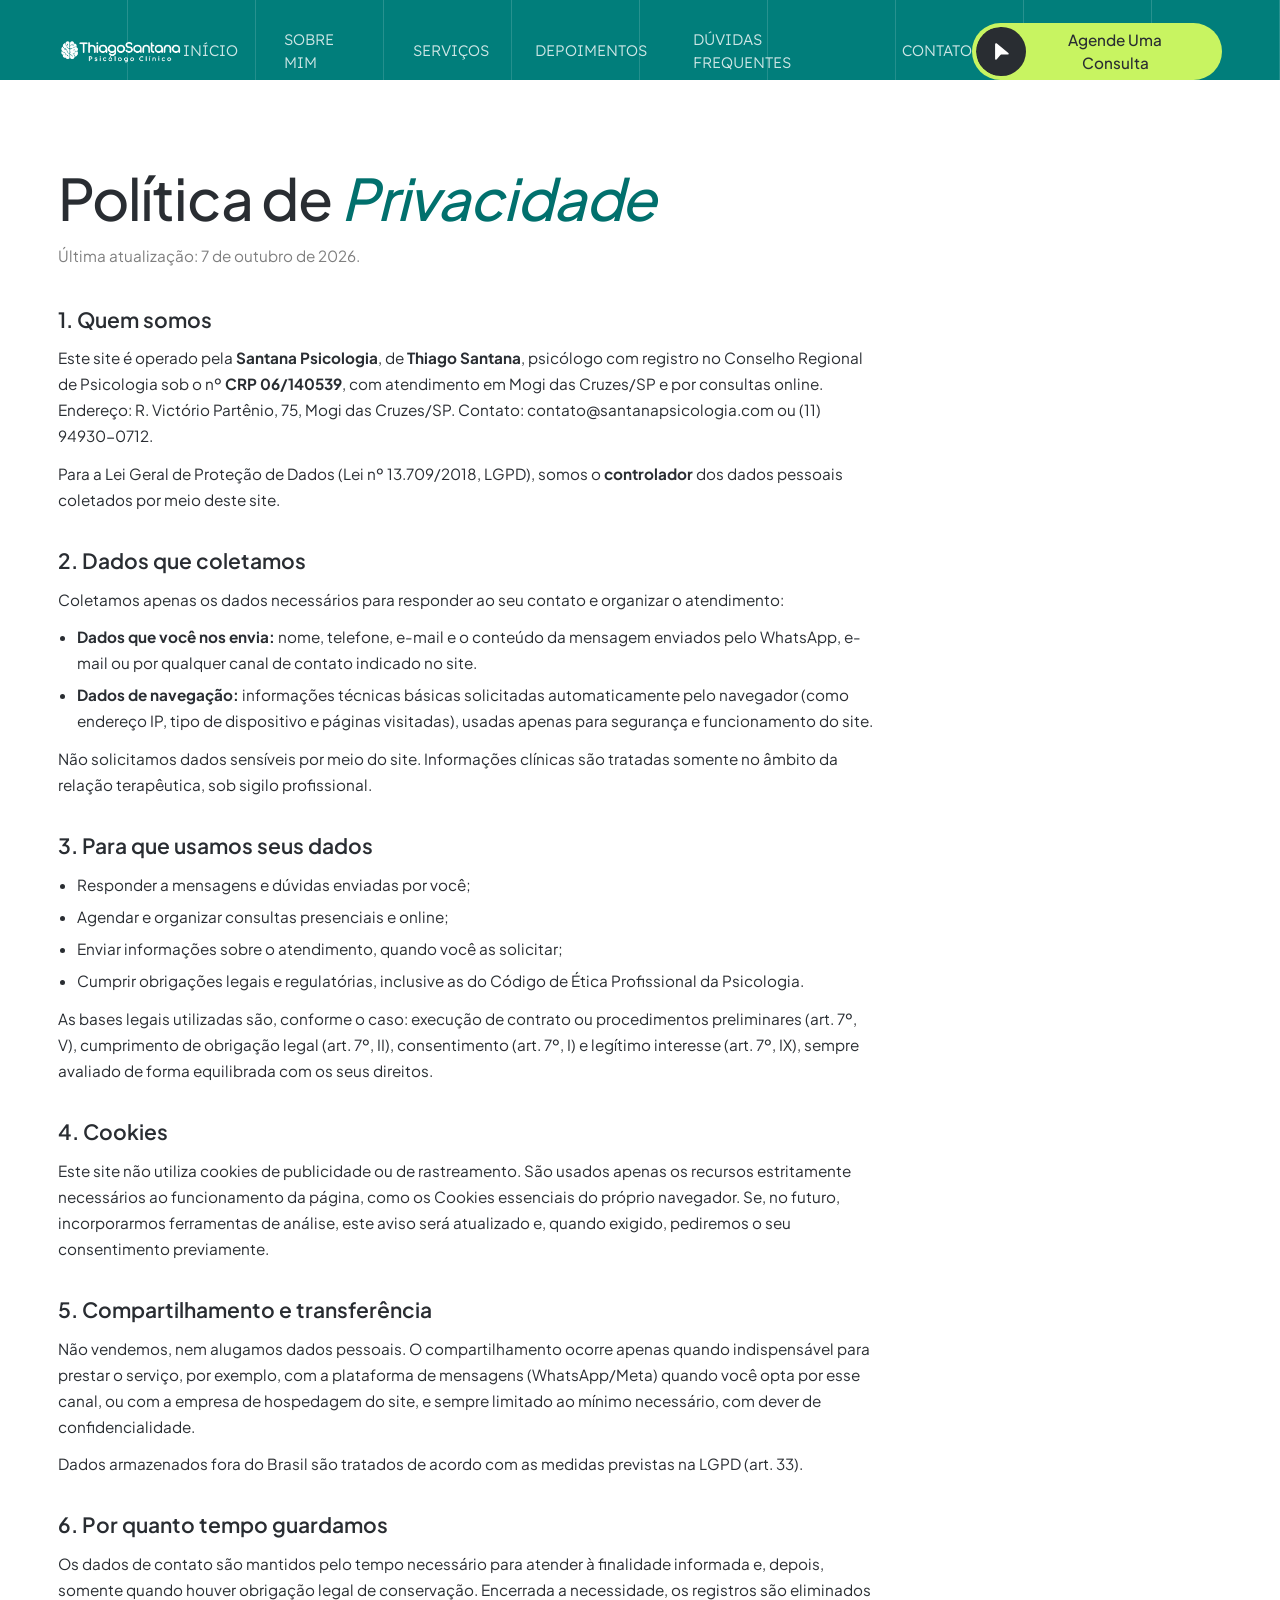
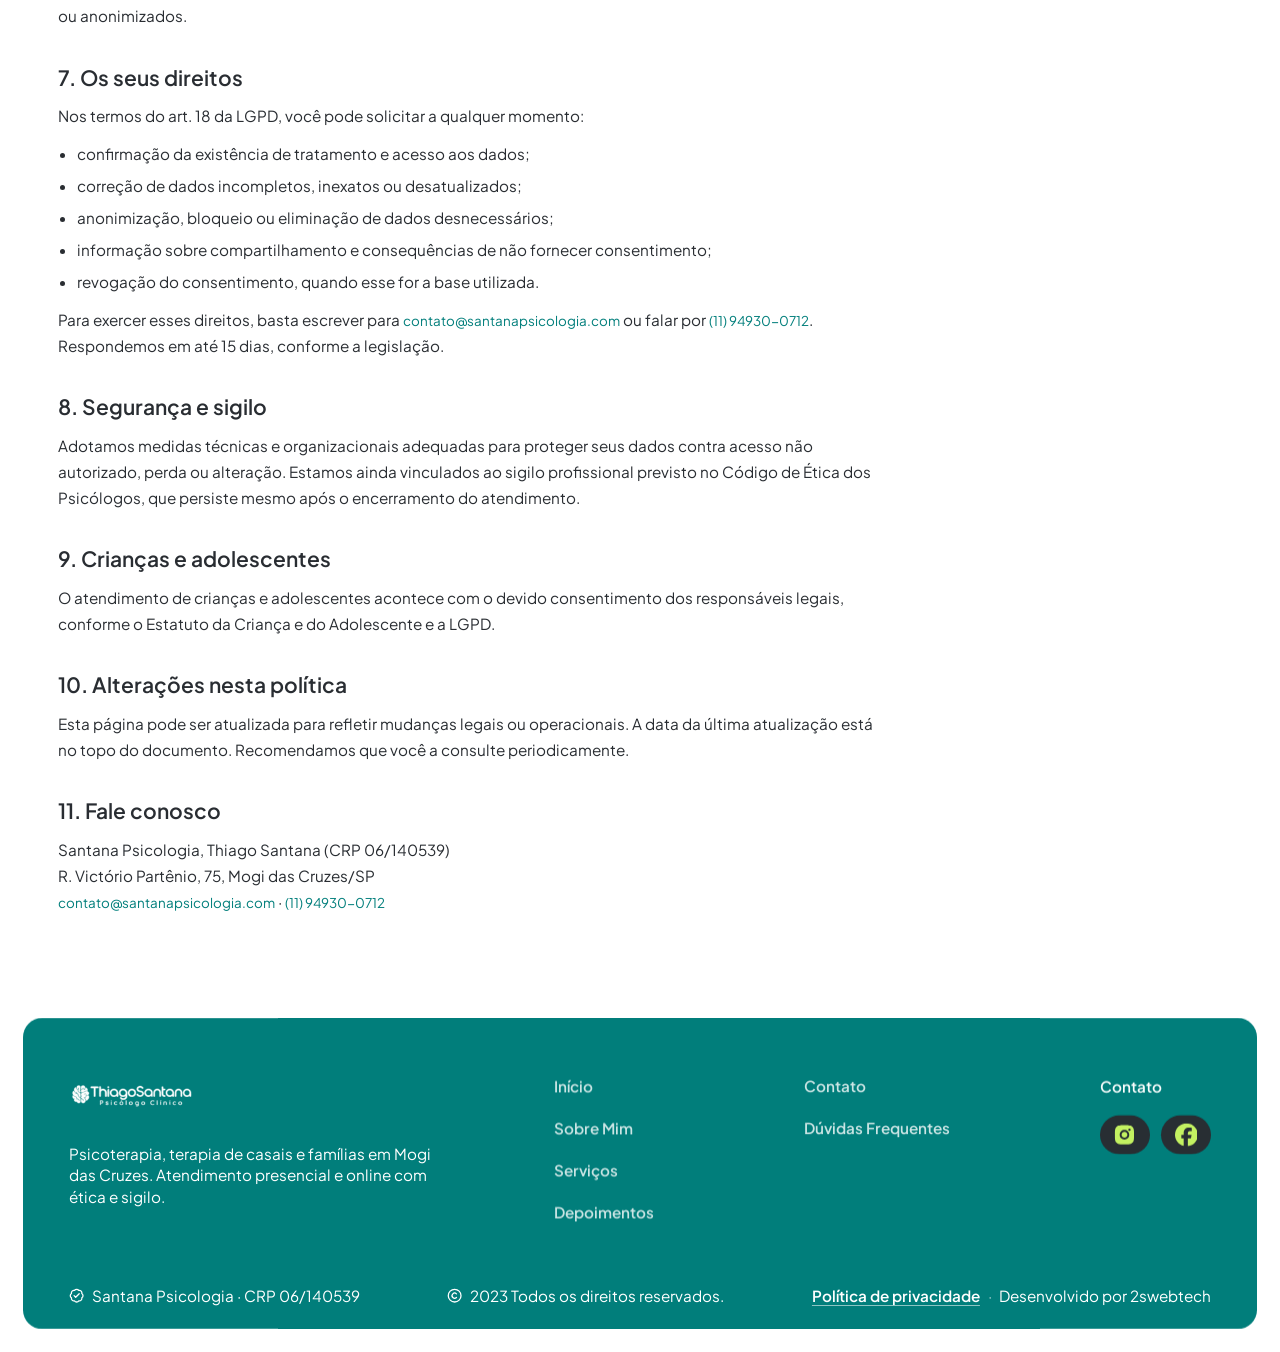
==== commit 2a60c00e: "Update privacy policy page and add README file for project documentation" ====
--- a/politica-de-privacidade.html
+++ b/politica-de-privacidade.html
@@ -2,7 +2,7 @@
 <html lang="pt-BR">
 <head>
   <meta charset="utf-8"/>
-  <title>Política de Privacidade — Santana Psicologia</title>
+  <title>Política de Privacidade, Santana Psicologia</title>
   <meta name="description" content="Política de Privacidade do site Santana Psicologia: como coletamos, usamos, armazenamos e protegemos seus dados pessoais, em conformidade com a LGPD (Lei nº 13.709/2018)."/>
   <meta name="viewport" content="width=device-width, initial-scale=1"/>
   <link href="css/handymanpro-template.webflow.shared.a7c15f822.css" rel="stylesheet" type="text/css"/>
@@ -319,7 +319,7 @@
 }
 
 
-/* Sobre mim — texto no lugar do placeholder do CRP */
+/* Sobre mim, texto no lugar do placeholder do CRP */
 .about_image-wrap {
   height: auto;
   min-height: 13rem;
@@ -445,8 +445,8 @@
 
           <div class="policy_content">
             <h2>1. Quem somos</h2>
-            <p>Este site é operado pela <strong>Santana Psicologia</strong>, de <strong>Thiago Santana</strong>, psicólogo com registro no Conselho Regional de Psicologia sob o nº <strong>CRP 06/140539</strong>, com atendimento em Mogi das Cruzes/SP e por consultas online. Endereço: R. Victório Partênio, 75 — Mogi das Cruzes/SP. Contato: contato@santanapsicologia.com ou (11) 94930-0712.</p>
-            <p>Para a Lei Geral de Proteção de Dados (Lei nº 13.709/2018 — LGPD), somos o <strong>controlador</strong> dos dados pessoais coletados por meio deste site.</p>
+            <p>Este site é operado pela <strong>Santana Psicologia</strong>, de <strong>Thiago Santana</strong>, psicólogo com registro no Conselho Regional de Psicologia sob o nº <strong>CRP 06/140539</strong>, com atendimento em Mogi das Cruzes/SP e por consultas online. Endereço: R. Victório Partênio, 75, Mogi das Cruzes/SP. Contato: contato@santanapsicologia.com ou (11) 94930-0712.</p>
+            <p>Para a Lei Geral de Proteção de Dados (Lei nº 13.709/2018, LGPD), somos o <strong>controlador</strong> dos dados pessoais coletados por meio deste site.</p>
 
             <h2>2. Dados que coletamos</h2>
             <p>Coletamos apenas os dados necessários para responder ao seu contato e organizar o atendimento:</p>
@@ -469,7 +469,7 @@
             <p>Este site não utiliza cookies de publicidade ou de rastreamento. São usados apenas os recursos estritamente necessários ao funcionamento da página, como os Cookies essenciais do próprio navegador. Se, no futuro, incorporarmos ferramentas de análise, este aviso será atualizado e, quando exigido, pediremos o seu consentimento previamente.</p>
 
             <h2>5. Compartilhamento e transferência</h2>
-            <p>Não vendemos, nem alugamos dados pessoais. O compartilhamento ocorre apenas quando indispensável para prestar o serviço — por exemplo, com a plataforma de mensagens (WhatsApp/Meta) quando você opta por esse canal, ou com a empresa de hospedagem do site — e sempre limitado ao mínimo necessário, com dever de confidencialidade.</p>
+            <p>Não vendemos, nem alugamos dados pessoais. O compartilhamento ocorre apenas quando indispensável para prestar o serviço, por exemplo, com a plataforma de mensagens (WhatsApp/Meta) quando você opta por esse canal, ou com a empresa de hospedagem do site, e sempre limitado ao mínimo necessário, com dever de confidencialidade.</p>
             <p>Dados armazenados fora do Brasil são tratados de acordo com as medidas previstas na LGPD (art. 33).</p>
 
             <h2>6. Por quanto tempo guardamos</h2>
@@ -496,8 +496,8 @@
             <p>Esta página pode ser atualizada para refletir mudanças legais ou operacionais. A data da última atualização está no topo do documento. Recomendamos que você a consulte periodicamente.</p>
 
             <h2>11. Fale conosco</h2>
-            <p>Santana Psicologia — Thiago Santana (CRP 06/140539)<br/>
-            R. Victório Partênio, 75 — Mogi das Cruzes/SP<br/>
+            <p>Santana Psicologia, Thiago Santana (CRP 06/140539)<br/>
+            R. Victório Partênio, 75, Mogi das Cruzes/SP<br/>
             <a href="mailto:contato@santanapsicologia.com">contato@santanapsicologia.com</a> · <a href="tel:+5511949300712">(11) 94930-0712</a></p>
           </div>
         </article>
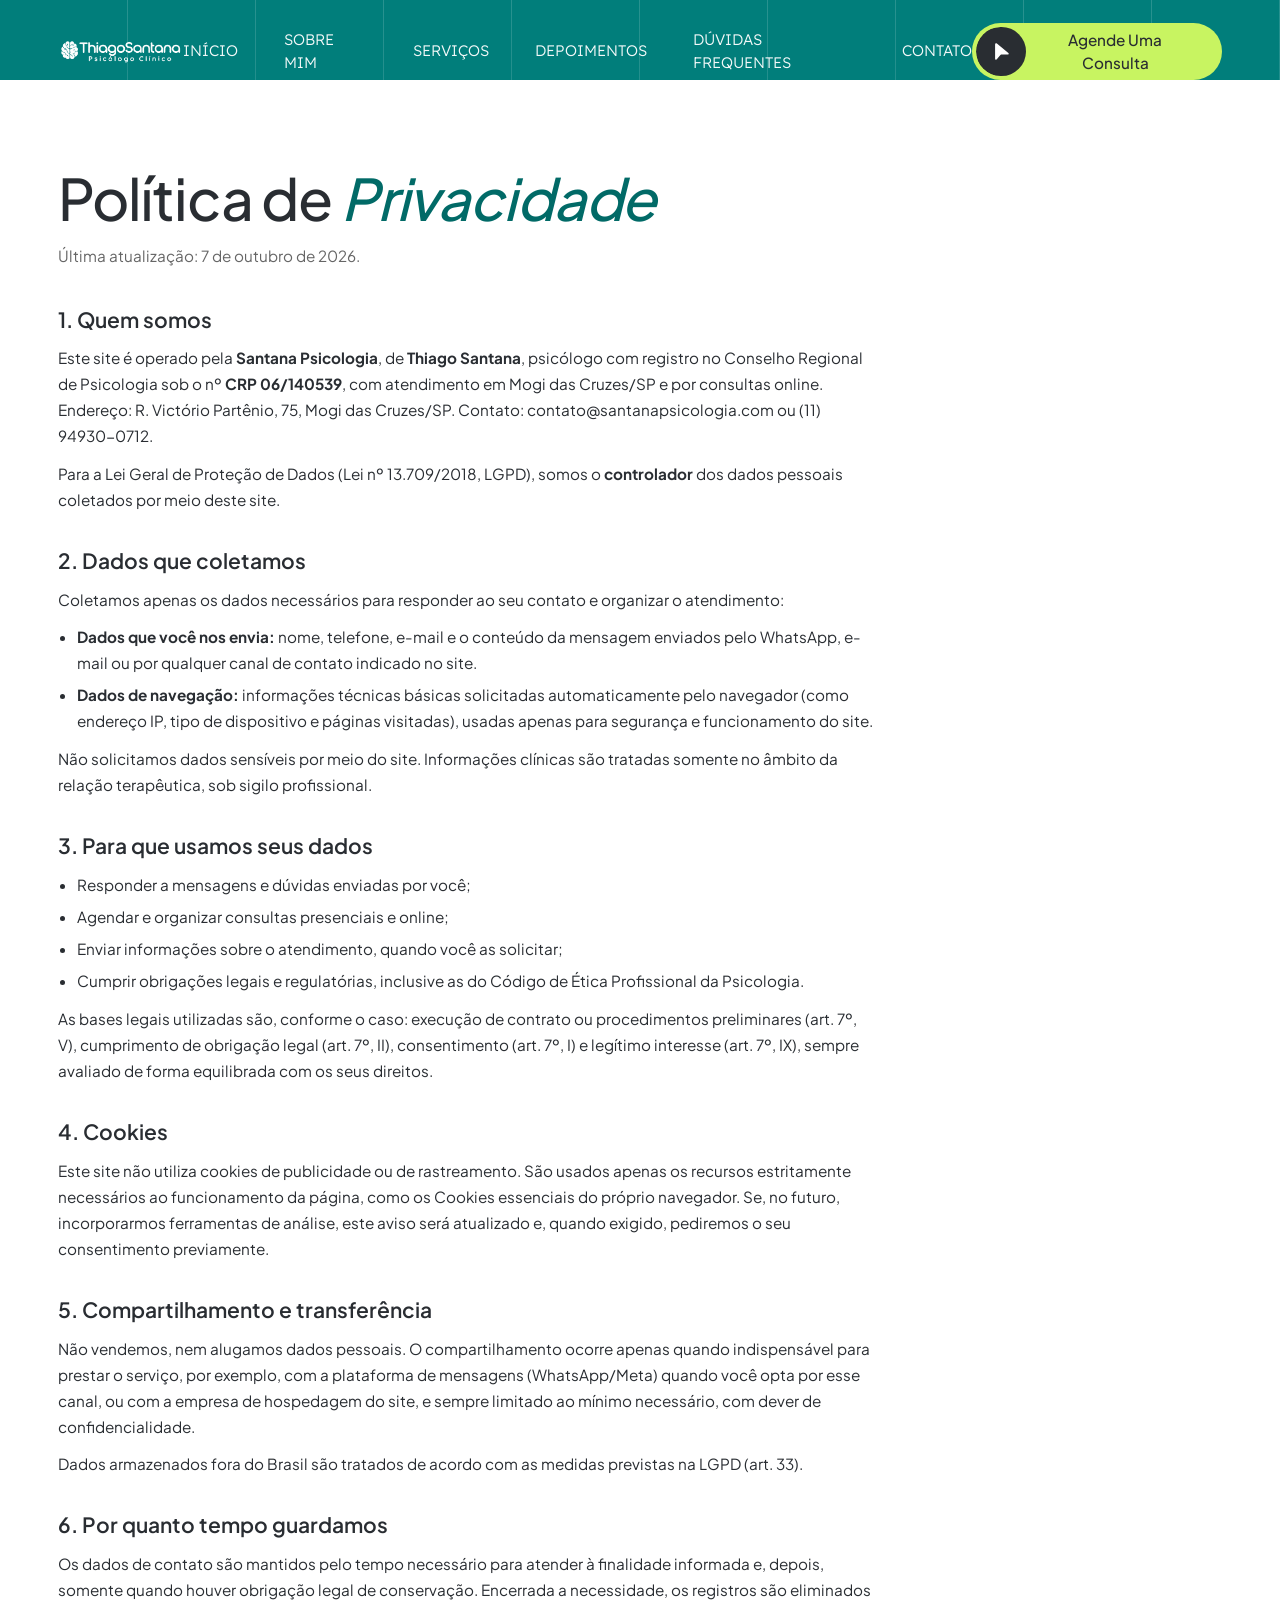
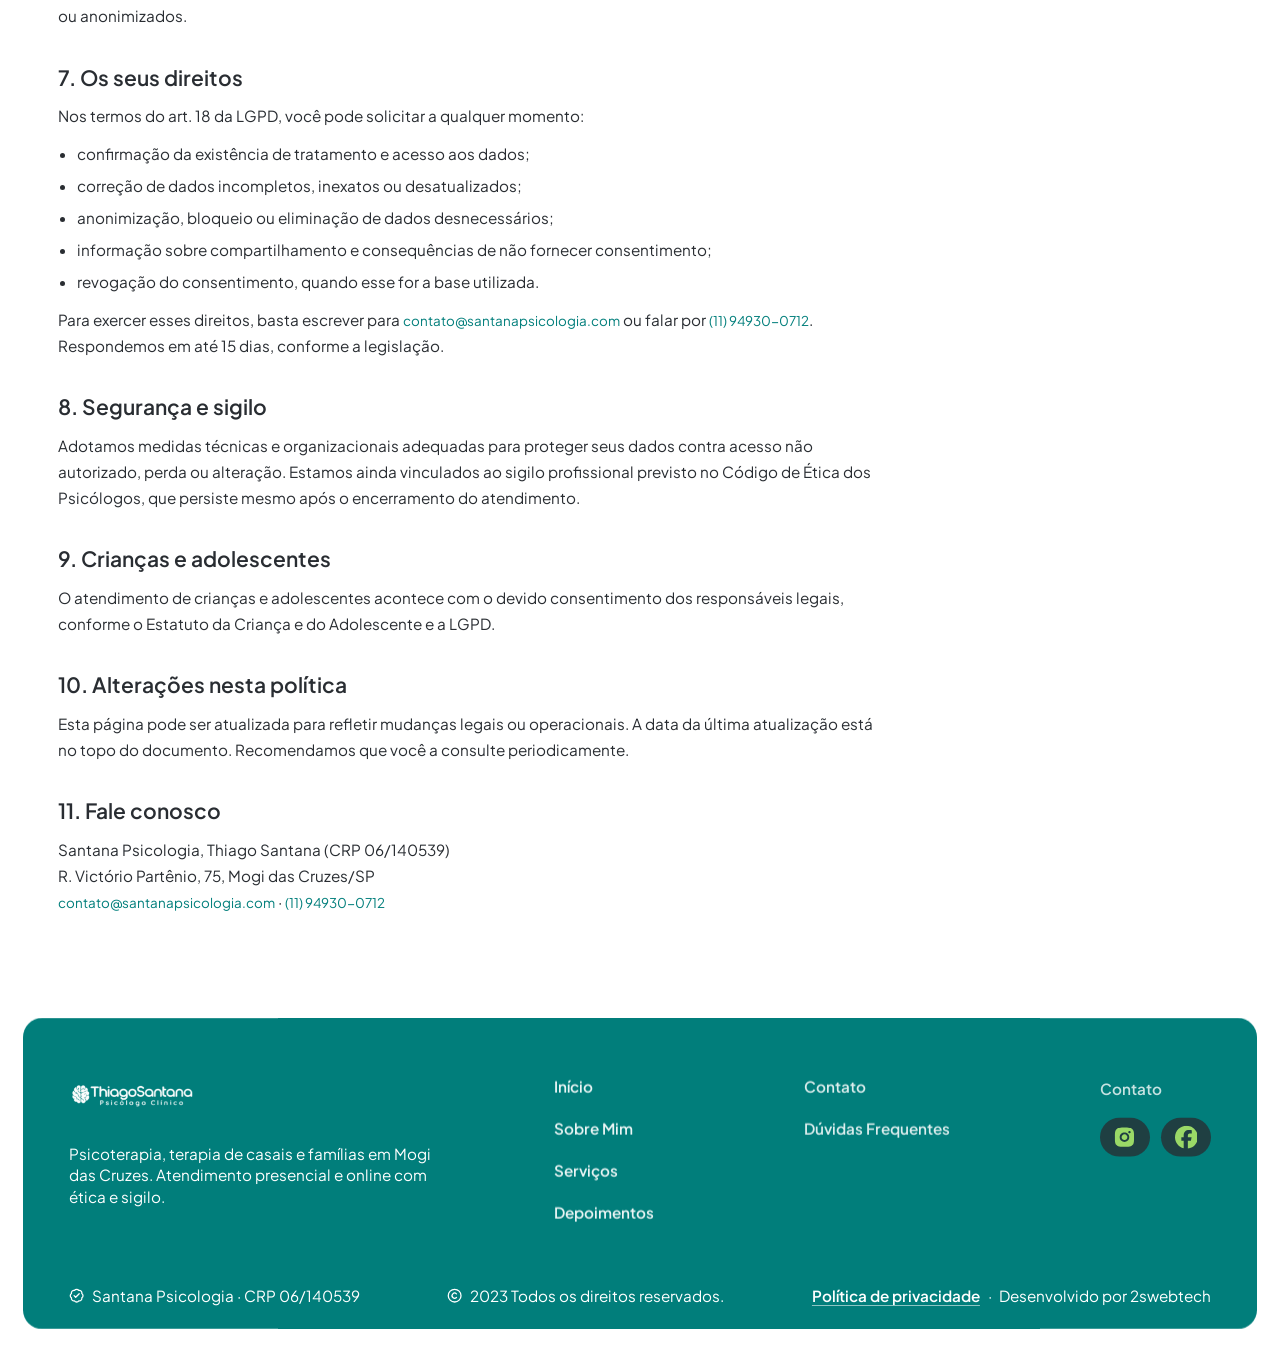
==== commit 725f4768: "Refactor code structure for improved readability and maintainability" ====
--- a/politica-de-privacidade.html
+++ b/politica-de-privacidade.html
@@ -6,7 +6,600 @@
   <meta name="description" content="Política de Privacidade do site Santana Psicologia: como coletamos, usamos, armazenamos e protegemos seus dados pessoais, em conformidade com a LGPD (Lei nº 13.709/2018)."/>
   <meta name="viewport" content="width=device-width, initial-scale=1"/>
   <link href="css/handymanpro-template.webflow.shared.a7c15f822.css" rel="stylesheet" type="text/css"/>
-  <link href="fonts/google-fonts.css" rel="stylesheet"/><script type="text/javascript">!function(o,c){var n=c.documentElement,t=" w-mod-";n.className+=t+"js",("ontouchstart"in o||o.DocumentTouch&&c instanceof DocumentTouch)&&(n.className+=t+"touch")}(window,document);</script>
+  <link rel="preload" href="fonts/66cfa0bf70570b210612ef3b_GeneralSans-Regular.otf" as="font" type="font/otf" crossorigin><link rel="preload" href="fonts/66cfa0bfb756c75e83ce0cad_GeneralSans-Medium.otf" as="font" type="font/otf" crossorigin><link rel="preload" href="fonts/66cfa0bf6b0dd573e5ee8738_GeneralSans-MediumItalic.otf" as="font" type="font/otf" crossorigin><style>/* google-fonts.css inlinado (remove requisição bloqueante) */
+@font-face {
+  font-family: 'Inter';
+  font-style: normal;
+  font-weight: 300;
+  font-display: swap;
+  src: url(fonts/UcC73FwrK3iLTeHuS_nVMrMxCp50SjIa2JL7SUc.woff2) format('woff2');
+  unicode-range: U+0460-052F, U+1C80-1C8A, U+20B4, U+2DE0-2DFF, U+A640-A69F, U+FE2E-FE2F;
+}
+@font-face {
+  font-family: 'Inter';
+  font-style: normal;
+  font-weight: 300;
+  font-display: swap;
+  src: url(fonts/UcC73FwrK3iLTeHuS_nVMrMxCp50SjIa0ZL7SUc.woff2) format('woff2');
+  unicode-range: U+0301, U+0400-045F, U+0490-0491, U+04B0-04B1, U+2116;
+}
+@font-face {
+  font-family: 'Inter';
+  font-style: normal;
+  font-weight: 300;
+  font-display: swap;
+  src: url(fonts/UcC73FwrK3iLTeHuS_nVMrMxCp50SjIa2ZL7SUc.woff2) format('woff2');
+  unicode-range: U+1F00-1FFF;
+}
+@font-face {
+  font-family: 'Inter';
+  font-style: normal;
+  font-weight: 300;
+  font-display: swap;
+  src: url(fonts/UcC73FwrK3iLTeHuS_nVMrMxCp50SjIa1pL7SUc.woff2) format('woff2');
+  unicode-range: U+0370-0377, U+037A-037F, U+0384-038A, U+038C, U+038E-03A1, U+03A3-03FF;
+}
+@font-face {
+  font-family: 'Inter';
+  font-style: normal;
+  font-weight: 300;
+  font-display: swap;
+  src: url(fonts/UcC73FwrK3iLTeHuS_nVMrMxCp50SjIa2pL7SUc.woff2) format('woff2');
+  unicode-range: U+0102-0103, U+0110-0111, U+0128-0129, U+0168-0169, U+01A0-01A1, U+01AF-01B0, U+0300-0301, U+0303-0304, U+0308-0309, U+0323, U+0329, U+1EA0-1EF9, U+20AB;
+}
+@font-face {
+  font-family: 'Inter';
+  font-style: normal;
+  font-weight: 300;
+  font-display: swap;
+  src: url(fonts/UcC73FwrK3iLTeHuS_nVMrMxCp50SjIa25L7SUc.woff2) format('woff2');
+  unicode-range: U+0100-02BA, U+02BD-02C5, U+02C7-02CC, U+02CE-02D7, U+02DD-02FF, U+0304, U+0308, U+0329, U+1D00-1DBF, U+1E00-1E9F, U+1EF2-1EFF, U+2020, U+20A0-20AB, U+20AD-20C0, U+2113, U+2C60-2C7F, U+A720-A7FF;
+}
+@font-face {
+  font-family: 'Inter';
+  font-style: normal;
+  font-weight: 300;
+  font-display: swap;
+  src: url(fonts/UcC73FwrK3iLTeHuS_nVMrMxCp50SjIa1ZL7.woff2) format('woff2');
+  unicode-range: U+0000-00FF, U+0131, U+0152-0153, U+02BB-02BC, U+02C6, U+02DA, U+02DC, U+0304, U+0308, U+0329, U+2000-206F, U+20AC, U+2122, U+2191, U+2193, U+2212, U+2215, U+FEFF, U+FFFD;
+}
+@font-face {
+  font-family: 'Inter';
+  font-style: normal;
+  font-weight: 400;
+  font-display: swap;
+  src: url(fonts/UcC73FwrK3iLTeHuS_nVMrMxCp50SjIa2JL7SUc.woff2) format('woff2');
+  unicode-range: U+0460-052F, U+1C80-1C8A, U+20B4, U+2DE0-2DFF, U+A640-A69F, U+FE2E-FE2F;
+}
+@font-face {
+  font-family: 'Inter';
+  font-style: normal;
+  font-weight: 400;
+  font-display: swap;
+  src: url(fonts/UcC73FwrK3iLTeHuS_nVMrMxCp50SjIa0ZL7SUc.woff2) format('woff2');
+  unicode-range: U+0301, U+0400-045F, U+0490-0491, U+04B0-04B1, U+2116;
+}
+@font-face {
+  font-family: 'Inter';
+  font-style: normal;
+  font-weight: 400;
+  font-display: swap;
+  src: url(fonts/UcC73FwrK3iLTeHuS_nVMrMxCp50SjIa2ZL7SUc.woff2) format('woff2');
+  unicode-range: U+1F00-1FFF;
+}
+@font-face {
+  font-family: 'Inter';
+  font-style: normal;
+  font-weight: 400;
+  font-display: swap;
+  src: url(fonts/UcC73FwrK3iLTeHuS_nVMrMxCp50SjIa1pL7SUc.woff2) format('woff2');
+  unicode-range: U+0370-0377, U+037A-037F, U+0384-038A, U+038C, U+038E-03A1, U+03A3-03FF;
+}
+@font-face {
+  font-family: 'Inter';
+  font-style: normal;
+  font-weight: 400;
+  font-display: swap;
+  src: url(fonts/UcC73FwrK3iLTeHuS_nVMrMxCp50SjIa2pL7SUc.woff2) format('woff2');
+  unicode-range: U+0102-0103, U+0110-0111, U+0128-0129, U+0168-0169, U+01A0-01A1, U+01AF-01B0, U+0300-0301, U+0303-0304, U+0308-0309, U+0323, U+0329, U+1EA0-1EF9, U+20AB;
+}
+@font-face {
+  font-family: 'Inter';
+  font-style: normal;
+  font-weight: 400;
+  font-display: swap;
+  src: url(fonts/UcC73FwrK3iLTeHuS_nVMrMxCp50SjIa25L7SUc.woff2) format('woff2');
+  unicode-range: U+0100-02BA, U+02BD-02C5, U+02C7-02CC, U+02CE-02D7, U+02DD-02FF, U+0304, U+0308, U+0329, U+1D00-1DBF, U+1E00-1E9F, U+1EF2-1EFF, U+2020, U+20A0-20AB, U+20AD-20C0, U+2113, U+2C60-2C7F, U+A720-A7FF;
+}
+@font-face {
+  font-family: 'Inter';
+  font-style: normal;
+  font-weight: 400;
+  font-display: swap;
+  src: url(fonts/UcC73FwrK3iLTeHuS_nVMrMxCp50SjIa1ZL7.woff2) format('woff2');
+  unicode-range: U+0000-00FF, U+0131, U+0152-0153, U+02BB-02BC, U+02C6, U+02DA, U+02DC, U+0304, U+0308, U+0329, U+2000-206F, U+20AC, U+2122, U+2191, U+2193, U+2212, U+2215, U+FEFF, U+FFFD;
+}
+@font-face {
+  font-family: 'Inter';
+  font-style: normal;
+  font-weight: 500;
+  font-display: swap;
+  src: url(fonts/UcC73FwrK3iLTeHuS_nVMrMxCp50SjIa2JL7SUc.woff2) format('woff2');
+  unicode-range: U+0460-052F, U+1C80-1C8A, U+20B4, U+2DE0-2DFF, U+A640-A69F, U+FE2E-FE2F;
+}
+@font-face {
+  font-family: 'Inter';
+  font-style: normal;
+  font-weight: 500;
+  font-display: swap;
+  src: url(fonts/UcC73FwrK3iLTeHuS_nVMrMxCp50SjIa0ZL7SUc.woff2) format('woff2');
+  unicode-range: U+0301, U+0400-045F, U+0490-0491, U+04B0-04B1, U+2116;
+}
+@font-face {
+  font-family: 'Inter';
+  font-style: normal;
+  font-weight: 500;
+  font-display: swap;
+  src: url(fonts/UcC73FwrK3iLTeHuS_nVMrMxCp50SjIa2ZL7SUc.woff2) format('woff2');
+  unicode-range: U+1F00-1FFF;
+}
+@font-face {
+  font-family: 'Inter';
+  font-style: normal;
+  font-weight: 500;
+  font-display: swap;
+  src: url(fonts/UcC73FwrK3iLTeHuS_nVMrMxCp50SjIa1pL7SUc.woff2) format('woff2');
+  unicode-range: U+0370-0377, U+037A-037F, U+0384-038A, U+038C, U+038E-03A1, U+03A3-03FF;
+}
+@font-face {
+  font-family: 'Inter';
+  font-style: normal;
+  font-weight: 500;
+  font-display: swap;
+  src: url(fonts/UcC73FwrK3iLTeHuS_nVMrMxCp50SjIa2pL7SUc.woff2) format('woff2');
+  unicode-range: U+0102-0103, U+0110-0111, U+0128-0129, U+0168-0169, U+01A0-01A1, U+01AF-01B0, U+0300-0301, U+0303-0304, U+0308-0309, U+0323, U+0329, U+1EA0-1EF9, U+20AB;
+}
+@font-face {
+  font-family: 'Inter';
+  font-style: normal;
+  font-weight: 500;
+  font-display: swap;
+  src: url(fonts/UcC73FwrK3iLTeHuS_nVMrMxCp50SjIa25L7SUc.woff2) format('woff2');
+  unicode-range: U+0100-02BA, U+02BD-02C5, U+02C7-02CC, U+02CE-02D7, U+02DD-02FF, U+0304, U+0308, U+0329, U+1D00-1DBF, U+1E00-1E9F, U+1EF2-1EFF, U+2020, U+20A0-20AB, U+20AD-20C0, U+2113, U+2C60-2C7F, U+A720-A7FF;
+}
+@font-face {
+  font-family: 'Inter';
+  font-style: normal;
+  font-weight: 500;
+  font-display: swap;
+  src: url(fonts/UcC73FwrK3iLTeHuS_nVMrMxCp50SjIa1ZL7.woff2) format('woff2');
+  unicode-range: U+0000-00FF, U+0131, U+0152-0153, U+02BB-02BC, U+02C6, U+02DA, U+02DC, U+0304, U+0308, U+0329, U+2000-206F, U+20AC, U+2122, U+2191, U+2193, U+2212, U+2215, U+FEFF, U+FFFD;
+}
+@font-face {
+  font-family: 'Inter';
+  font-style: normal;
+  font-weight: 600;
+  font-display: swap;
+  src: url(fonts/UcC73FwrK3iLTeHuS_nVMrMxCp50SjIa2JL7SUc.woff2) format('woff2');
+  unicode-range: U+0460-052F, U+1C80-1C8A, U+20B4, U+2DE0-2DFF, U+A640-A69F, U+FE2E-FE2F;
+}
+@font-face {
+  font-family: 'Inter';
+  font-style: normal;
+  font-weight: 600;
+  font-display: swap;
+  src: url(fonts/UcC73FwrK3iLTeHuS_nVMrMxCp50SjIa0ZL7SUc.woff2) format('woff2');
+  unicode-range: U+0301, U+0400-045F, U+0490-0491, U+04B0-04B1, U+2116;
+}
+@font-face {
+  font-family: 'Inter';
+  font-style: normal;
+  font-weight: 600;
+  font-display: swap;
+  src: url(fonts/UcC73FwrK3iLTeHuS_nVMrMxCp50SjIa2ZL7SUc.woff2) format('woff2');
+  unicode-range: U+1F00-1FFF;
+}
+@font-face {
+  font-family: 'Inter';
+  font-style: normal;
+  font-weight: 600;
+  font-display: swap;
+  src: url(fonts/UcC73FwrK3iLTeHuS_nVMrMxCp50SjIa1pL7SUc.woff2) format('woff2');
+  unicode-range: U+0370-0377, U+037A-037F, U+0384-038A, U+038C, U+038E-03A1, U+03A3-03FF;
+}
+@font-face {
+  font-family: 'Inter';
+  font-style: normal;
+  font-weight: 600;
+  font-display: swap;
+  src: url(fonts/UcC73FwrK3iLTeHuS_nVMrMxCp50SjIa2pL7SUc.woff2) format('woff2');
+  unicode-range: U+0102-0103, U+0110-0111, U+0128-0129, U+0168-0169, U+01A0-01A1, U+01AF-01B0, U+0300-0301, U+0303-0304, U+0308-0309, U+0323, U+0329, U+1EA0-1EF9, U+20AB;
+}
+@font-face {
+  font-family: 'Inter';
+  font-style: normal;
+  font-weight: 600;
+  font-display: swap;
+  src: url(fonts/UcC73FwrK3iLTeHuS_nVMrMxCp50SjIa25L7SUc.woff2) format('woff2');
+  unicode-range: U+0100-02BA, U+02BD-02C5, U+02C7-02CC, U+02CE-02D7, U+02DD-02FF, U+0304, U+0308, U+0329, U+1D00-1DBF, U+1E00-1E9F, U+1EF2-1EFF, U+2020, U+20A0-20AB, U+20AD-20C0, U+2113, U+2C60-2C7F, U+A720-A7FF;
+}
+@font-face {
+  font-family: 'Inter';
+  font-style: normal;
+  font-weight: 600;
+  font-display: swap;
+  src: url(fonts/UcC73FwrK3iLTeHuS_nVMrMxCp50SjIa1ZL7.woff2) format('woff2');
+  unicode-range: U+0000-00FF, U+0131, U+0152-0153, U+02BB-02BC, U+02C6, U+02DA, U+02DC, U+0304, U+0308, U+0329, U+2000-206F, U+20AC, U+2122, U+2191, U+2193, U+2212, U+2215, U+FEFF, U+FFFD;
+}
+@font-face {
+  font-family: 'Inter';
+  font-style: normal;
+  font-weight: 700;
+  font-display: swap;
+  src: url(fonts/UcC73FwrK3iLTeHuS_nVMrMxCp50SjIa2JL7SUc.woff2) format('woff2');
+  unicode-range: U+0460-052F, U+1C80-1C8A, U+20B4, U+2DE0-2DFF, U+A640-A69F, U+FE2E-FE2F;
+}
+@font-face {
+  font-family: 'Inter';
+  font-style: normal;
+  font-weight: 700;
+  font-display: swap;
+  src: url(fonts/UcC73FwrK3iLTeHuS_nVMrMxCp50SjIa0ZL7SUc.woff2) format('woff2');
+  unicode-range: U+0301, U+0400-045F, U+0490-0491, U+04B0-04B1, U+2116;
+}
+@font-face {
+  font-family: 'Inter';
+  font-style: normal;
+  font-weight: 700;
+  font-display: swap;
+  src: url(fonts/UcC73FwrK3iLTeHuS_nVMrMxCp50SjIa2ZL7SUc.woff2) format('woff2');
+  unicode-range: U+1F00-1FFF;
+}
+@font-face {
+  font-family: 'Inter';
+  font-style: normal;
+  font-weight: 700;
+  font-display: swap;
+  src: url(fonts/UcC73FwrK3iLTeHuS_nVMrMxCp50SjIa1pL7SUc.woff2) format('woff2');
+  unicode-range: U+0370-0377, U+037A-037F, U+0384-038A, U+038C, U+038E-03A1, U+03A3-03FF;
+}
+@font-face {
+  font-family: 'Inter';
+  font-style: normal;
+  font-weight: 700;
+  font-display: swap;
+  src: url(fonts/UcC73FwrK3iLTeHuS_nVMrMxCp50SjIa2pL7SUc.woff2) format('woff2');
+  unicode-range: U+0102-0103, U+0110-0111, U+0128-0129, U+0168-0169, U+01A0-01A1, U+01AF-01B0, U+0300-0301, U+0303-0304, U+0308-0309, U+0323, U+0329, U+1EA0-1EF9, U+20AB;
+}
+@font-face {
+  font-family: 'Inter';
+  font-style: normal;
+  font-weight: 700;
+  font-display: swap;
+  src: url(fonts/UcC73FwrK3iLTeHuS_nVMrMxCp50SjIa25L7SUc.woff2) format('woff2');
+  unicode-range: U+0100-02BA, U+02BD-02C5, U+02C7-02CC, U+02CE-02D7, U+02DD-02FF, U+0304, U+0308, U+0329, U+1D00-1DBF, U+1E00-1E9F, U+1EF2-1EFF, U+2020, U+20A0-20AB, U+20AD-20C0, U+2113, U+2C60-2C7F, U+A720-A7FF;
+}
+@font-face {
+  font-family: 'Inter';
+  font-style: normal;
+  font-weight: 700;
+  font-display: swap;
+  src: url(fonts/UcC73FwrK3iLTeHuS_nVMrMxCp50SjIa1ZL7.woff2) format('woff2');
+  unicode-range: U+0000-00FF, U+0131, U+0152-0153, U+02BB-02BC, U+02C6, U+02DA, U+02DC, U+0304, U+0308, U+0329, U+2000-206F, U+20AC, U+2122, U+2191, U+2193, U+2212, U+2215, U+FEFF, U+FFFD;
+}
+@font-face {
+  font-family: 'Lexend';
+  font-style: normal;
+  font-weight: 300;
+  font-display: swap;
+  src: url(fonts/wlpwgwvFAVdoq2_v9KQU4Wc.woff2) format('woff2');
+  unicode-range: U+0102-0103, U+0110-0111, U+0128-0129, U+0168-0169, U+01A0-01A1, U+01AF-01B0, U+0300-0301, U+0303-0304, U+0308-0309, U+0323, U+0329, U+1EA0-1EF9, U+20AB;
+}
+@font-face {
+  font-family: 'Lexend';
+  font-style: normal;
+  font-weight: 300;
+  font-display: swap;
+  src: url(fonts/wlpwgwvFAVdoq2_v9aQU4Wc.woff2) format('woff2');
+  unicode-range: U+0100-02BA, U+02BD-02C5, U+02C7-02CC, U+02CE-02D7, U+02DD-02FF, U+0304, U+0308, U+0329, U+1D00-1DBF, U+1E00-1E9F, U+1EF2-1EFF, U+2020, U+20A0-20AB, U+20AD-20C0, U+2113, U+2C60-2C7F, U+A720-A7FF;
+}
+@font-face {
+  font-family: 'Lexend';
+  font-style: normal;
+  font-weight: 300;
+  font-display: swap;
+  src: url(fonts/wlpwgwvFAVdoq2_v-6QU.woff2) format('woff2');
+  unicode-range: U+0000-00FF, U+0131, U+0152-0153, U+02BB-02BC, U+02C6, U+02DA, U+02DC, U+0304, U+0308, U+0329, U+2000-206F, U+20AC, U+2122, U+2191, U+2193, U+2212, U+2215, U+FEFF, U+FFFD;
+}
+@font-face {
+  font-family: 'Lexend';
+  font-style: normal;
+  font-weight: 400;
+  font-display: swap;
+  src: url(fonts/wlpwgwvFAVdoq2_v9KQU4Wc.woff2) format('woff2');
+  unicode-range: U+0102-0103, U+0110-0111, U+0128-0129, U+0168-0169, U+01A0-01A1, U+01AF-01B0, U+0300-0301, U+0303-0304, U+0308-0309, U+0323, U+0329, U+1EA0-1EF9, U+20AB;
+}
+@font-face {
+  font-family: 'Lexend';
+  font-style: normal;
+  font-weight: 400;
+  font-display: swap;
+  src: url(fonts/wlpwgwvFAVdoq2_v9aQU4Wc.woff2) format('woff2');
+  unicode-range: U+0100-02BA, U+02BD-02C5, U+02C7-02CC, U+02CE-02D7, U+02DD-02FF, U+0304, U+0308, U+0329, U+1D00-1DBF, U+1E00-1E9F, U+1EF2-1EFF, U+2020, U+20A0-20AB, U+20AD-20C0, U+2113, U+2C60-2C7F, U+A720-A7FF;
+}
+@font-face {
+  font-family: 'Lexend';
+  font-style: normal;
+  font-weight: 400;
+  font-display: swap;
+  src: url(fonts/wlpwgwvFAVdoq2_v-6QU.woff2) format('woff2');
+  unicode-range: U+0000-00FF, U+0131, U+0152-0153, U+02BB-02BC, U+02C6, U+02DA, U+02DC, U+0304, U+0308, U+0329, U+2000-206F, U+20AC, U+2122, U+2191, U+2193, U+2212, U+2215, U+FEFF, U+FFFD;
+}
+@font-face {
+  font-family: 'Lexend';
+  font-style: normal;
+  font-weight: 500;
+  font-display: swap;
+  src: url(fonts/wlpwgwvFAVdoq2_v9KQU4Wc.woff2) format('woff2');
+  unicode-range: U+0102-0103, U+0110-0111, U+0128-0129, U+0168-0169, U+01A0-01A1, U+01AF-01B0, U+0300-0301, U+0303-0304, U+0308-0309, U+0323, U+0329, U+1EA0-1EF9, U+20AB;
+}
+@font-face {
+  font-family: 'Lexend';
+  font-style: normal;
+  font-weight: 500;
+  font-display: swap;
+  src: url(fonts/wlpwgwvFAVdoq2_v9aQU4Wc.woff2) format('woff2');
+  unicode-range: U+0100-02BA, U+02BD-02C5, U+02C7-02CC, U+02CE-02D7, U+02DD-02FF, U+0304, U+0308, U+0329, U+1D00-1DBF, U+1E00-1E9F, U+1EF2-1EFF, U+2020, U+20A0-20AB, U+20AD-20C0, U+2113, U+2C60-2C7F, U+A720-A7FF;
+}
+@font-face {
+  font-family: 'Lexend';
+  font-style: normal;
+  font-weight: 500;
+  font-display: swap;
+  src: url(fonts/wlpwgwvFAVdoq2_v-6QU.woff2) format('woff2');
+  unicode-range: U+0000-00FF, U+0131, U+0152-0153, U+02BB-02BC, U+02C6, U+02DA, U+02DC, U+0304, U+0308, U+0329, U+2000-206F, U+20AC, U+2122, U+2191, U+2193, U+2212, U+2215, U+FEFF, U+FFFD;
+}
+@font-face {
+  font-family: 'Lexend';
+  font-style: normal;
+  font-weight: 600;
+  font-display: swap;
+  src: url(fonts/wlpwgwvFAVdoq2_v9KQU4Wc.woff2) format('woff2');
+  unicode-range: U+0102-0103, U+0110-0111, U+0128-0129, U+0168-0169, U+01A0-01A1, U+01AF-01B0, U+0300-0301, U+0303-0304, U+0308-0309, U+0323, U+0329, U+1EA0-1EF9, U+20AB;
+}
+@font-face {
+  font-family: 'Lexend';
+  font-style: normal;
+  font-weight: 600;
+  font-display: swap;
+  src: url(fonts/wlpwgwvFAVdoq2_v9aQU4Wc.woff2) format('woff2');
+  unicode-range: U+0100-02BA, U+02BD-02C5, U+02C7-02CC, U+02CE-02D7, U+02DD-02FF, U+0304, U+0308, U+0329, U+1D00-1DBF, U+1E00-1E9F, U+1EF2-1EFF, U+2020, U+20A0-20AB, U+20AD-20C0, U+2113, U+2C60-2C7F, U+A720-A7FF;
+}
+@font-face {
+  font-family: 'Lexend';
+  font-style: normal;
+  font-weight: 600;
+  font-display: swap;
+  src: url(fonts/wlpwgwvFAVdoq2_v-6QU.woff2) format('woff2');
+  unicode-range: U+0000-00FF, U+0131, U+0152-0153, U+02BB-02BC, U+02C6, U+02DA, U+02DC, U+0304, U+0308, U+0329, U+2000-206F, U+20AC, U+2122, U+2191, U+2193, U+2212, U+2215, U+FEFF, U+FFFD;
+}
+@font-face {
+  font-family: 'Lexend';
+  font-style: normal;
+  font-weight: 700;
+  font-display: swap;
+  src: url(fonts/wlpwgwvFAVdoq2_v9KQU4Wc.woff2) format('woff2');
+  unicode-range: U+0102-0103, U+0110-0111, U+0128-0129, U+0168-0169, U+01A0-01A1, U+01AF-01B0, U+0300-0301, U+0303-0304, U+0308-0309, U+0323, U+0329, U+1EA0-1EF9, U+20AB;
+}
+@font-face {
+  font-family: 'Lexend';
+  font-style: normal;
+  font-weight: 700;
+  font-display: swap;
+  src: url(fonts/wlpwgwvFAVdoq2_v9aQU4Wc.woff2) format('woff2');
+  unicode-range: U+0100-02BA, U+02BD-02C5, U+02C7-02CC, U+02CE-02D7, U+02DD-02FF, U+0304, U+0308, U+0329, U+1D00-1DBF, U+1E00-1E9F, U+1EF2-1EFF, U+2020, U+20A0-20AB, U+20AD-20C0, U+2113, U+2C60-2C7F, U+A720-A7FF;
+}
+@font-face {
+  font-family: 'Lexend';
+  font-style: normal;
+  font-weight: 700;
+  font-display: swap;
+  src: url(fonts/wlpwgwvFAVdoq2_v-6QU.woff2) format('woff2');
+  unicode-range: U+0000-00FF, U+0131, U+0152-0153, U+02BB-02BC, U+02C6, U+02DA, U+02DC, U+0304, U+0308, U+0329, U+2000-206F, U+20AC, U+2122, U+2191, U+2193, U+2212, U+2215, U+FEFF, U+FFFD;
+}
+@font-face {
+  font-family: 'Plus Jakarta Sans';
+  font-style: normal;
+  font-weight: 300;
+  font-display: swap;
+  src: url(fonts/LDIoaomQNQcsA88c7O9yZ4KMCoOg4Ko70yyygA.woff2) format('woff2');
+  unicode-range: U+0460-052F, U+1C80-1C8A, U+20B4, U+2DE0-2DFF, U+A640-A69F, U+FE2E-FE2F;
+}
+@font-face {
+  font-family: 'Plus Jakarta Sans';
+  font-style: normal;
+  font-weight: 300;
+  font-display: swap;
+  src: url(fonts/LDIoaomQNQcsA88c7O9yZ4KMCoOg4Ko50yyygA.woff2) format('woff2');
+  unicode-range: U+0102-0103, U+0110-0111, U+0128-0129, U+0168-0169, U+01A0-01A1, U+01AF-01B0, U+0300-0301, U+0303-0304, U+0308-0309, U+0323, U+0329, U+1EA0-1EF9, U+20AB;
+}
+@font-face {
+  font-family: 'Plus Jakarta Sans';
+  font-style: normal;
+  font-weight: 300;
+  font-display: swap;
+  src: url(fonts/LDIoaomQNQcsA88c7O9yZ4KMCoOg4Ko40yyygA.woff2) format('woff2');
+  unicode-range: U+0100-02BA, U+02BD-02C5, U+02C7-02CC, U+02CE-02D7, U+02DD-02FF, U+0304, U+0308, U+0329, U+1D00-1DBF, U+1E00-1E9F, U+1EF2-1EFF, U+2020, U+20A0-20AB, U+20AD-20C0, U+2113, U+2C60-2C7F, U+A720-A7FF;
+}
+@font-face {
+  font-family: 'Plus Jakarta Sans';
+  font-style: normal;
+  font-weight: 300;
+  font-display: swap;
+  src: url(fonts/LDIoaomQNQcsA88c7O9yZ4KMCoOg4Ko20yw.woff2) format('woff2');
+  unicode-range: U+0000-00FF, U+0131, U+0152-0153, U+02BB-02BC, U+02C6, U+02DA, U+02DC, U+0304, U+0308, U+0329, U+2000-206F, U+20AC, U+2122, U+2191, U+2193, U+2212, U+2215, U+FEFF, U+FFFD;
+}
+@font-face {
+  font-family: 'Plus Jakarta Sans';
+  font-style: normal;
+  font-weight: 400;
+  font-display: swap;
+  src: url(fonts/LDIoaomQNQcsA88c7O9yZ4KMCoOg4Ko70yyygA.woff2) format('woff2');
+  unicode-range: U+0460-052F, U+1C80-1C8A, U+20B4, U+2DE0-2DFF, U+A640-A69F, U+FE2E-FE2F;
+}
+@font-face {
+  font-family: 'Plus Jakarta Sans';
+  font-style: normal;
+  font-weight: 400;
+  font-display: swap;
+  src: url(fonts/LDIoaomQNQcsA88c7O9yZ4KMCoOg4Ko50yyygA.woff2) format('woff2');
+  unicode-range: U+0102-0103, U+0110-0111, U+0128-0129, U+0168-0169, U+01A0-01A1, U+01AF-01B0, U+0300-0301, U+0303-0304, U+0308-0309, U+0323, U+0329, U+1EA0-1EF9, U+20AB;
+}
+@font-face {
+  font-family: 'Plus Jakarta Sans';
+  font-style: normal;
+  font-weight: 400;
+  font-display: swap;
+  src: url(fonts/LDIoaomQNQcsA88c7O9yZ4KMCoOg4Ko40yyygA.woff2) format('woff2');
+  unicode-range: U+0100-02BA, U+02BD-02C5, U+02C7-02CC, U+02CE-02D7, U+02DD-02FF, U+0304, U+0308, U+0329, U+1D00-1DBF, U+1E00-1E9F, U+1EF2-1EFF, U+2020, U+20A0-20AB, U+20AD-20C0, U+2113, U+2C60-2C7F, U+A720-A7FF;
+}
+@font-face {
+  font-family: 'Plus Jakarta Sans';
+  font-style: normal;
+  font-weight: 400;
+  font-display: swap;
+  src: url(fonts/LDIoaomQNQcsA88c7O9yZ4KMCoOg4Ko20yw.woff2) format('woff2');
+  unicode-range: U+0000-00FF, U+0131, U+0152-0153, U+02BB-02BC, U+02C6, U+02DA, U+02DC, U+0304, U+0308, U+0329, U+2000-206F, U+20AC, U+2122, U+2191, U+2193, U+2212, U+2215, U+FEFF, U+FFFD;
+}
+@font-face {
+  font-family: 'Plus Jakarta Sans';
+  font-style: normal;
+  font-weight: 500;
+  font-display: swap;
+  src: url(fonts/LDIoaomQNQcsA88c7O9yZ4KMCoOg4Ko70yyygA.woff2) format('woff2');
+  unicode-range: U+0460-052F, U+1C80-1C8A, U+20B4, U+2DE0-2DFF, U+A640-A69F, U+FE2E-FE2F;
+}
+@font-face {
+  font-family: 'Plus Jakarta Sans';
+  font-style: normal;
+  font-weight: 500;
+  font-display: swap;
+  src: url(fonts/LDIoaomQNQcsA88c7O9yZ4KMCoOg4Ko50yyygA.woff2) format('woff2');
+  unicode-range: U+0102-0103, U+0110-0111, U+0128-0129, U+0168-0169, U+01A0-01A1, U+01AF-01B0, U+0300-0301, U+0303-0304, U+0308-0309, U+0323, U+0329, U+1EA0-1EF9, U+20AB;
+}
+@font-face {
+  font-family: 'Plus Jakarta Sans';
+  font-style: normal;
+  font-weight: 500;
+  font-display: swap;
+  src: url(fonts/LDIoaomQNQcsA88c7O9yZ4KMCoOg4Ko40yyygA.woff2) format('woff2');
+  unicode-range: U+0100-02BA, U+02BD-02C5, U+02C7-02CC, U+02CE-02D7, U+02DD-02FF, U+0304, U+0308, U+0329, U+1D00-1DBF, U+1E00-1E9F, U+1EF2-1EFF, U+2020, U+20A0-20AB, U+20AD-20C0, U+2113, U+2C60-2C7F, U+A720-A7FF;
+}
+@font-face {
+  font-family: 'Plus Jakarta Sans';
+  font-style: normal;
+  font-weight: 500;
+  font-display: swap;
+  src: url(fonts/LDIoaomQNQcsA88c7O9yZ4KMCoOg4Ko20yw.woff2) format('woff2');
+  unicode-range: U+0000-00FF, U+0131, U+0152-0153, U+02BB-02BC, U+02C6, U+02DA, U+02DC, U+0304, U+0308, U+0329, U+2000-206F, U+20AC, U+2122, U+2191, U+2193, U+2212, U+2215, U+FEFF, U+FFFD;
+}
+@font-face {
+  font-family: 'Plus Jakarta Sans';
+  font-style: normal;
+  font-weight: 600;
+  font-display: swap;
+  src: url(fonts/LDIoaomQNQcsA88c7O9yZ4KMCoOg4Ko70yyygA.woff2) format('woff2');
+  unicode-range: U+0460-052F, U+1C80-1C8A, U+20B4, U+2DE0-2DFF, U+A640-A69F, U+FE2E-FE2F;
+}
+@font-face {
+  font-family: 'Plus Jakarta Sans';
+  font-style: normal;
+  font-weight: 600;
+  font-display: swap;
+  src: url(fonts/LDIoaomQNQcsA88c7O9yZ4KMCoOg4Ko50yyygA.woff2) format('woff2');
+  unicode-range: U+0102-0103, U+0110-0111, U+0128-0129, U+0168-0169, U+01A0-01A1, U+01AF-01B0, U+0300-0301, U+0303-0304, U+0308-0309, U+0323, U+0329, U+1EA0-1EF9, U+20AB;
+}
+@font-face {
+  font-family: 'Plus Jakarta Sans';
+  font-style: normal;
+  font-weight: 600;
+  font-display: swap;
+  src: url(fonts/LDIoaomQNQcsA88c7O9yZ4KMCoOg4Ko40yyygA.woff2) format('woff2');
+  unicode-range: U+0100-02BA, U+02BD-02C5, U+02C7-02CC, U+02CE-02D7, U+02DD-02FF, U+0304, U+0308, U+0329, U+1D00-1DBF, U+1E00-1E9F, U+1EF2-1EFF, U+2020, U+20A0-20AB, U+20AD-20C0, U+2113, U+2C60-2C7F, U+A720-A7FF;
+}
+@font-face {
+  font-family: 'Plus Jakarta Sans';
+  font-style: normal;
+  font-weight: 600;
+  font-display: swap;
+  src: url(fonts/LDIoaomQNQcsA88c7O9yZ4KMCoOg4Ko20yw.woff2) format('woff2');
+  unicode-range: U+0000-00FF, U+0131, U+0152-0153, U+02BB-02BC, U+02C6, U+02DA, U+02DC, U+0304, U+0308, U+0329, U+2000-206F, U+20AC, U+2122, U+2191, U+2193, U+2212, U+2215, U+FEFF, U+FFFD;
+}
+@font-face {
+  font-family: 'Plus Jakarta Sans';
+  font-style: normal;
+  font-weight: 700;
+  font-display: swap;
+  src: url(fonts/LDIoaomQNQcsA88c7O9yZ4KMCoOg4Ko70yyygA.woff2) format('woff2');
+  unicode-range: U+0460-052F, U+1C80-1C8A, U+20B4, U+2DE0-2DFF, U+A640-A69F, U+FE2E-FE2F;
+}
+@font-face {
+  font-family: 'Plus Jakarta Sans';
+  font-style: normal;
+  font-weight: 700;
+  font-display: swap;
+  src: url(fonts/LDIoaomQNQcsA88c7O9yZ4KMCoOg4Ko50yyygA.woff2) format('woff2');
+  unicode-range: U+0102-0103, U+0110-0111, U+0128-0129, U+0168-0169, U+01A0-01A1, U+01AF-01B0, U+0300-0301, U+0303-0304, U+0308-0309, U+0323, U+0329, U+1EA0-1EF9, U+20AB;
+}
+@font-face {
+  font-family: 'Plus Jakarta Sans';
+  font-style: normal;
+  font-weight: 700;
+  font-display: swap;
+  src: url(fonts/LDIoaomQNQcsA88c7O9yZ4KMCoOg4Ko40yyygA.woff2) format('woff2');
+  unicode-range: U+0100-02BA, U+02BD-02C5, U+02C7-02CC, U+02CE-02D7, U+02DD-02FF, U+0304, U+0308, U+0329, U+1D00-1DBF, U+1E00-1E9F, U+1EF2-1EFF, U+2020, U+20A0-20AB, U+20AD-20C0, U+2113, U+2C60-2C7F, U+A720-A7FF;
+}
+@font-face {
+  font-family: 'Plus Jakarta Sans';
+  font-style: normal;
+  font-weight: 700;
+  font-display: swap;
+  src: url(fonts/LDIoaomQNQcsA88c7O9yZ4KMCoOg4Ko20yw.woff2) format('woff2');
+  unicode-range: U+0000-00FF, U+0131, U+0152-0153, U+02BB-02BC, U+02C6, U+02DA, U+02DC, U+0304, U+0308, U+0329, U+2000-206F, U+20AC, U+2122, U+2191, U+2193, U+2212, U+2215, U+FEFF, U+FFFD;
+}
+/* ===== Contraste WCAG AA (ajustes de acessibilidade) ===== */
+:root {
+  --brand--neutral: #666666;
+  --text-color--text-tertiary: #016a67;
+}
+.nav_links,
+.footer_link {
+  color: rgb(255 255 255 / .95);
+}
+.opacity-60 {
+  opacity: .95;
+}
+.hero-tag_component {
+  color: #01201e;
+}
+.card_component {
+  background-color: rgb(255 255 255 / .6);
+  border-color: rgb(255 255 255 / .8);
+  color: #04211f;
+}
+.card_component.is-work {
+  color: var(--text-color--text-white);
+}
+.card_component .card_tag {
+  background-color: rgb(255 255 255 / .95);
+}
+.card_component .link {
+  color: #02332f;
+}
+.card_component .tag_text.is-green {
+  color: #04211f;
+}
+</style><script type="text/javascript">!function(o,c){var n=c.documentElement,t=" w-mod-";n.className+=t+"js",("ontouchstart"in o||o.DocumentTouch&&c instanceof DocumentTouch)&&(n.className+=t+"touch")}(window,document);</script>
   <link href="img/logo/favicon.png" rel="icon" type="image/png"/>
   <link href="img/logo/favicon.png" rel="apple-touch-icon" type="image/png"/>
   <style>
@@ -435,7 +1028,7 @@
 </head>
 <body>
   <main class="main-wrapper">
-    <header id="home" class="section_hero"><div data-w-id="d197ef62-0d7c-23fd-eca2-feea1d32d3bd" data-animation="default" data-collapse="medium" data-duration="400" data-easing="ease" data-easing2="ease" role="banner" class="nav_component w-nav"><div class="padding-global is-navbar"><div class="container-large"><div class="navbar_content"><a href="index.html" class="navbar_logo-link w-nav-brand"><img src="img/logo/logo-white.png" alt="Santana Psicologia" class="navbar_logo"/></a><div class="nav_wrap"><nav role="navigation" class="nav_mobile w-nav-menu"><div class="navbar_list"><a href="index.html#home" class="nav_links w-nav-link">INÍCIO</a><a href="index.html#about" class="nav_links w-nav-link">SOBRE MIM</a><a href="index.html#services" class="nav_links w-nav-link">SERVIÇOS</a><a href="index.html#testimonial" class="nav_links w-nav-link">DEPOIMENTOS</a><a href="index.html#portfolio" class="nav_links w-nav-link">DÚVIDAS FREQUENTES</a><a href="index.html#contact" class="nav_links w-nav-link">CONTATO</a></div></nav></div><div class="nav_buttons-wrap"><div class="login-wrap hide-mobile-landscape"><a data-w-id="625020e8-f452-cbb8-caff-3fda3c5c21ae" href="index.html#contact" class="button is-icon w-inline-block"><div class="button_wrap"><div class="button_icon-wrap"><svg xmlns="http://www.w3.org/2000/svg" width="100%" viewBox="0 0 20 20" fill="none" class="icon-1x1-medium is-mobile"><path d="M4.28564 2.57443C4.28564 1.613 5.39993 1.08157 6.14779 1.68657L18.2049 11.4501C18.9321 12.0387 18.5156 13.2144 17.5799 13.2144H10.8821C10.6426 13.2145 10.4061 13.268 10.1899 13.3712C9.97377 13.4744 9.78342 13.6246 9.63279 13.8109L6.0885 18.1923C5.48707 18.9359 4.28564 18.5109 4.28564 17.5544V2.57443Z" fill="currentColor"></path></svg></div><div class="z-index-2"><div data-w-id="625020e8-f452-cbb8-caff-3fda3c5c21b2">Agende Uma Consulta</div></div><div class="button_bg"></div></div></a></div><div class="menu-button w-nav-button"><div class="nav-button_component"><div class="nav-button_line is-first"></div><div class="nav-button_line is-second"></div><div class="nav-button_line is-third"></div></div><div class="hide w-icon-nav-menu"></div></div></div></div></div></div></div></header>
+    <header id="home" class="section_hero"><div data-w-id="d197ef62-0d7c-23fd-eca2-feea1d32d3bd" data-animation="default" data-collapse="medium" data-duration="400" data-easing="ease" data-easing2="ease" role="banner" class="nav_component w-nav"><div class="padding-global is-navbar"><div class="container-large"><div class="navbar_content"><a href="index.html" class="navbar_logo-link w-nav-brand"><img src="img/logo/logo-white.png" width="433" height="145" alt="Santana Psicologia" class="navbar_logo"/></a><div class="nav_wrap"><nav role="navigation" class="nav_mobile w-nav-menu"><div class="navbar_list"><a href="index.html#home" class="nav_links w-nav-link">INÍCIO</a><a href="index.html#about" class="nav_links w-nav-link">SOBRE MIM</a><a href="index.html#services" class="nav_links w-nav-link">SERVIÇOS</a><a href="index.html#testimonial" class="nav_links w-nav-link">DEPOIMENTOS</a><a href="index.html#portfolio" class="nav_links w-nav-link">DÚVIDAS FREQUENTES</a><a href="index.html#contact" class="nav_links w-nav-link">CONTATO</a></div></nav></div><div class="nav_buttons-wrap"><div class="login-wrap hide-mobile-landscape"><a data-w-id="625020e8-f452-cbb8-caff-3fda3c5c21ae" href="index.html#contact" class="button is-icon w-inline-block"><div class="button_wrap"><div class="button_icon-wrap"><svg xmlns="http://www.w3.org/2000/svg" width="100%" viewBox="0 0 20 20" fill="none" class="icon-1x1-medium is-mobile"><path d="M4.28564 2.57443C4.28564 1.613 5.39993 1.08157 6.14779 1.68657L18.2049 11.4501C18.9321 12.0387 18.5156 13.2144 17.5799 13.2144H10.8821C10.6426 13.2145 10.4061 13.268 10.1899 13.3712C9.97377 13.4744 9.78342 13.6246 9.63279 13.8109L6.0885 18.1923C5.48707 18.9359 4.28564 18.5109 4.28564 17.5544V2.57443Z" fill="currentColor"></path></svg></div><div class="z-index-2"><div data-w-id="625020e8-f452-cbb8-caff-3fda3c5c21b2">Agende Uma Consulta</div></div><div class="button_bg"></div></div></a></div><div class="menu-button w-nav-button"><div class="nav-button_component"><div class="nav-button_line is-first"></div><div class="nav-button_line is-second"></div><div class="nav-button_line is-third"></div></div><div class="hide w-icon-nav-menu"></div></div></div></div></div></div></div></header>
 
     <section class="padding-global padding-section-medium">
       <div class="container-large">
@@ -504,7 +1097,7 @@
       </div>
     </section>
 
-    <footer class="section_footer"><div class="padding-box"><div class="container-xlarge"><div data-w-id="79e10647-c4bf-67e4-3bc1-588300658ade" class="footer_wrap"><div class="footer_top"><div class="footer_info"><a data-w-id="79e10647-c4bf-67e4-3bc1-588300658ae1" href="index.html" class="navbar_logo-link w-nav-brand"><img loading="lazy" src="img/logo/logo-white.png" alt="Santana Psicologia" class="navbar_logo"/></a><div data-w-id="79e10647-c4bf-67e4-3bc1-588300658ae3" class="text-base opacity-60">Psicoterapia, terapia de casais e famílias em Mogi das Cruzes. Atendimento presencial e online com ética e sigilo.</div></div><div class="footer_links"><div data-w-id="79e10647-c4bf-67e4-3bc1-588300658ae6" class="footer_column"><a href="index.html#home" class="footer_link">Início</a><a href="index.html#about" class="footer_link">Sobre Mim</a><a href="index.html#services" class="footer_link">Serviços</a><a href="index.html#testimonial" class="footer_link">Depoimentos</a></div><div data-w-id="79e10647-c4bf-67e4-3bc1-588300658aef" class="footer_column is-2"><a href="index.html#contact" class="footer_link">Contato</a><a href="index.html#portfolio" class="footer_link">Dúvidas Frequentes</a></div><div data-w-id="79e10647-c4bf-67e4-3bc1-588300658af6" class="footer_social"><div class="text-base text-weight-semibold">Contato</div><div class="social_links"><a href="#" aria-label="Instagram" class="social_icon w-inline-block"><svg xmlns="http://www.w3.org/2000/svg" width="100%" viewBox="0 0 24 24" fill="none" class="icon-1x1-large"><path d="M13.0281 2.00024C14.1531 2.00324 14.7241 2.00924 15.2171 2.02324L15.4111 2.03024C15.6351 2.03824 15.8561 2.04824 16.1231 2.06024C17.1871 2.11024 17.9131 2.27824 18.5501 2.52524C19.2101 2.77924 19.7661 3.12324 20.3221 3.67824C20.8308 4.17798 21.2243 4.78272 21.4751 5.45024C21.7221 6.08724 21.8901 6.81324 21.9401 7.87824C21.9521 8.14424 21.9621 8.36524 21.9701 8.59024L21.9761 8.78424C21.9911 9.27624 21.9971 9.84724 21.9991 10.9722L22.0001 11.7182V13.0282C22.0025 13.7576 21.9948 14.4871 21.9771 15.2162L21.9711 15.4102C21.9631 15.6352 21.9531 15.8562 21.9411 16.1222C21.8911 17.1872 21.7211 17.9122 21.4751 18.5502C21.2243 19.2178 20.8308 19.8225 20.3221 20.3222C19.8223 20.8309 19.2176 21.2244 18.5501 21.4752C17.9131 21.7222 17.1871 21.8902 16.1231 21.9402L15.4111 21.9702L15.2171 21.9762C14.7241 21.9902 14.1531 21.9972 13.0281 21.9992L12.2821 22.0002H10.9731C10.2433 22.0028 9.5136 21.9951 8.78408 21.9772L8.59008 21.9712C8.35269 21.9623 8.11535 21.9519 7.87808 21.9402C6.81408 21.8902 6.08808 21.7222 5.45008 21.4752C4.78291 21.2243 4.17852 20.8308 3.67908 20.3222C3.17003 19.8226 2.77619 19.2179 2.52508 18.5502C2.27808 17.9132 2.11008 17.1872 2.06008 16.1222L2.03008 15.4102L2.02508 15.2162C2.00665 14.4871 1.99831 13.7577 2.00008 13.0282V10.9722C1.99731 10.2428 2.00465 9.51344 2.02208 8.78424L2.02908 8.59024C2.03708 8.36524 2.04708 8.14424 2.05908 7.87824C2.10908 6.81324 2.27708 6.08824 2.52408 5.45024C2.77577 4.78244 3.1703 4.17768 3.68008 3.67824C4.17923 3.16979 4.78327 2.77632 5.45008 2.52524C6.08808 2.27824 6.81308 2.11024 7.87808 2.06024C8.14408 2.04824 8.36608 2.03824 8.59008 2.03024L8.78408 2.02424C9.51327 2.00648 10.2427 1.99881 10.9721 2.00124L13.0281 2.00024ZM12.0001 7.00024C10.674 7.00024 9.40223 7.52703 8.46455 8.46471C7.52687 9.40239 7.00008 10.6742 7.00008 12.0002C7.00008 13.3263 7.52687 14.5981 8.46455 15.5358C9.40223 16.4735 10.674 17.0002 12.0001 17.0002C13.3262 17.0002 14.5979 16.4735 15.5356 15.5358C16.4733 14.5981 17.0001 13.3263 17.0001 12.0002C17.0001 10.6742 16.4733 9.40239 15.5356 8.46471C14.5979 7.52703 13.3262 7.00024 12.0001 7.00024ZM12.0001 9.00024C12.394 9.00018 12.7842 9.07771 13.1482 9.22841C13.5122 9.37912 13.8429 9.60004 14.1215 9.87857C14.4002 10.1571 14.6212 10.4878 14.772 10.8517C14.9229 11.2157 15.0005 11.6058 15.0006 11.9997C15.0006 12.3937 14.9231 12.7838 14.7724 13.1478C14.6217 13.5118 14.4008 13.8426 14.1223 14.1212C13.8437 14.3998 13.513 14.6209 13.1491 14.7717C12.7851 14.9225 12.395 15.0002 12.0011 15.0002C11.2054 15.0002 10.4424 14.6842 9.87976 14.1216C9.31715 13.559 9.00108 12.7959 9.00108 12.0002C9.00108 11.2046 9.31715 10.4415 9.87976 9.87892C10.4424 9.31631 11.2054 9.00024 12.0011 9.00024M17.2511 5.50024C16.9196 5.50024 16.6016 5.63194 16.3672 5.86636C16.1328 6.10078 16.0011 6.41872 16.0011 6.75024C16.0011 7.08176 16.1328 7.39971 16.3672 7.63413C16.6016 7.86855 16.9196 8.00024 17.2511 8.00024C17.5826 8.00024 17.9005 7.86855 18.135 7.63413C18.3694 7.39971 18.5011 7.08176 18.5011 6.75024C18.5011 6.41872 18.3694 6.10078 18.135 5.86636C17.9005 5.63194 17.5826 5.50024 17.2511 5.50024Z" fill="currentColor"></path></svg></a><a href="#" aria-label="Facebook" class="social_icon w-inline-block"><svg xmlns="http://www.w3.org/2000/svg" width="100%" viewBox="0 0 24 24" fill="none" class="icon-1x1-large"><path d="M9.101 23.691v-7.98H6.627v-3.667h2.474v-1.58c0-4.085 1.848-5.978 5.858-5.978.401 0 .955.042 1.468.103a8.68 8.68 0 0 1 1.141.195v3.325a8.623 8.623 0 0 0-.653-.036 26.805 26.805 0 0 0-.733-.009c-.707 0-1.259.096-1.675.309a1.686 1.686 0 0 0-.679.622c-.258.42-.374.995-.374 1.752v1.297h3.919l-.386 2.103-.287 1.564h-3.246v8.245C19.396 23.238 24 18.179 24 12.044c0-6.627-5.373-12-12-12s-12 5.373-12 12c0 5.628 3.874 10.35 9.101 11.647Z" fill="currentColor"></path></svg></a></div></div></div></div><div class="footer_bottom"><div class="text-base has-icon"><svg xmlns="http://www.w3.org/2000/svg" viewBox="0 0 24 24" fill="none" stroke="currentColor" stroke-width="2" stroke-linecap="round" stroke-linejoin="round" class="icon-inline" aria-hidden="true" focusable="false"><path d="M3.85 8.62a4 4 0 0 1 4.78-4.77 4 4 0 0 1 6.74 0 4 4 0 0 1 4.78 4.78 4 4 0 0 1 0 6.74 4 4 0 0 1-4.77 4.78 4 4 0 0 1-6.75 0 4 4 0 0 1-4.78-4.77 4 4 0 0 1 0-6.76Z" /><path d="m16 9-5.5 5.5L8 12" /></svg><span>Santana Psicologia · CRP 06/140539</span></div><div class="text-base has-icon"><svg xmlns="http://www.w3.org/2000/svg" viewBox="0 0 24 24" fill="none" stroke="currentColor" stroke-width="2" stroke-linecap="round" stroke-linejoin="round" class="icon-inline" aria-hidden="true" focusable="false"><circle cx="12" cy="12" r="10" /><path d="M14.83 14.83a4 4 0 1 1 0-5.66" /></svg><span>2023 Todos os direitos reservados.</span></div><div class="text-base has-icon"><a href="politica-de-privacidade.html" class="footer_link">Política de privacidade</a><span class="opacity-60">·</span><span>Desenvolvido por 2swebtech</span></div></div></div></div></div></footer>
+    <footer class="section_footer"><div class="padding-box"><div class="container-xlarge"><div data-w-id="79e10647-c4bf-67e4-3bc1-588300658ade" class="footer_wrap"><div class="footer_top"><div class="footer_info"><a data-w-id="79e10647-c4bf-67e4-3bc1-588300658ae1" href="index.html" class="navbar_logo-link w-nav-brand"><img loading="lazy" src="img/logo/logo-white.png" width="433" height="145" alt="Santana Psicologia" class="navbar_logo"/></a><div data-w-id="79e10647-c4bf-67e4-3bc1-588300658ae3" class="text-base opacity-60">Psicoterapia, terapia de casais e famílias em Mogi das Cruzes. Atendimento presencial e online com ética e sigilo.</div></div><div class="footer_links"><div data-w-id="79e10647-c4bf-67e4-3bc1-588300658ae6" class="footer_column"><a href="index.html#home" class="footer_link">Início</a><a href="index.html#about" class="footer_link">Sobre Mim</a><a href="index.html#services" class="footer_link">Serviços</a><a href="index.html#testimonial" class="footer_link">Depoimentos</a></div><div data-w-id="79e10647-c4bf-67e4-3bc1-588300658aef" class="footer_column is-2"><a href="index.html#contact" class="footer_link">Contato</a><a href="index.html#portfolio" class="footer_link">Dúvidas Frequentes</a></div><div data-w-id="79e10647-c4bf-67e4-3bc1-588300658af6" class="footer_social"><div class="text-base text-weight-semibold">Contato</div><div class="social_links"><a href="#" aria-label="Instagram" class="social_icon w-inline-block"><svg xmlns="http://www.w3.org/2000/svg" width="100%" viewBox="0 0 24 24" fill="none" class="icon-1x1-large"><path d="M13.0281 2.00024C14.1531 2.00324 14.7241 2.00924 15.2171 2.02324L15.4111 2.03024C15.6351 2.03824 15.8561 2.04824 16.1231 2.06024C17.1871 2.11024 17.9131 2.27824 18.5501 2.52524C19.2101 2.77924 19.7661 3.12324 20.3221 3.67824C20.8308 4.17798 21.2243 4.78272 21.4751 5.45024C21.7221 6.08724 21.8901 6.81324 21.9401 7.87824C21.9521 8.14424 21.9621 8.36524 21.9701 8.59024L21.9761 8.78424C21.9911 9.27624 21.9971 9.84724 21.9991 10.9722L22.0001 11.7182V13.0282C22.0025 13.7576 21.9948 14.4871 21.9771 15.2162L21.9711 15.4102C21.9631 15.6352 21.9531 15.8562 21.9411 16.1222C21.8911 17.1872 21.7211 17.9122 21.4751 18.5502C21.2243 19.2178 20.8308 19.8225 20.3221 20.3222C19.8223 20.8309 19.2176 21.2244 18.5501 21.4752C17.9131 21.7222 17.1871 21.8902 16.1231 21.9402L15.4111 21.9702L15.2171 21.9762C14.7241 21.9902 14.1531 21.9972 13.0281 21.9992L12.2821 22.0002H10.9731C10.2433 22.0028 9.5136 21.9951 8.78408 21.9772L8.59008 21.9712C8.35269 21.9623 8.11535 21.9519 7.87808 21.9402C6.81408 21.8902 6.08808 21.7222 5.45008 21.4752C4.78291 21.2243 4.17852 20.8308 3.67908 20.3222C3.17003 19.8226 2.77619 19.2179 2.52508 18.5502C2.27808 17.9132 2.11008 17.1872 2.06008 16.1222L2.03008 15.4102L2.02508 15.2162C2.00665 14.4871 1.99831 13.7577 2.00008 13.0282V10.9722C1.99731 10.2428 2.00465 9.51344 2.02208 8.78424L2.02908 8.59024C2.03708 8.36524 2.04708 8.14424 2.05908 7.87824C2.10908 6.81324 2.27708 6.08824 2.52408 5.45024C2.77577 4.78244 3.1703 4.17768 3.68008 3.67824C4.17923 3.16979 4.78327 2.77632 5.45008 2.52524C6.08808 2.27824 6.81308 2.11024 7.87808 2.06024C8.14408 2.04824 8.36608 2.03824 8.59008 2.03024L8.78408 2.02424C9.51327 2.00648 10.2427 1.99881 10.9721 2.00124L13.0281 2.00024ZM12.0001 7.00024C10.674 7.00024 9.40223 7.52703 8.46455 8.46471C7.52687 9.40239 7.00008 10.6742 7.00008 12.0002C7.00008 13.3263 7.52687 14.5981 8.46455 15.5358C9.40223 16.4735 10.674 17.0002 12.0001 17.0002C13.3262 17.0002 14.5979 16.4735 15.5356 15.5358C16.4733 14.5981 17.0001 13.3263 17.0001 12.0002C17.0001 10.6742 16.4733 9.40239 15.5356 8.46471C14.5979 7.52703 13.3262 7.00024 12.0001 7.00024ZM12.0001 9.00024C12.394 9.00018 12.7842 9.07771 13.1482 9.22841C13.5122 9.37912 13.8429 9.60004 14.1215 9.87857C14.4002 10.1571 14.6212 10.4878 14.772 10.8517C14.9229 11.2157 15.0005 11.6058 15.0006 11.9997C15.0006 12.3937 14.9231 12.7838 14.7724 13.1478C14.6217 13.5118 14.4008 13.8426 14.1223 14.1212C13.8437 14.3998 13.513 14.6209 13.1491 14.7717C12.7851 14.9225 12.395 15.0002 12.0011 15.0002C11.2054 15.0002 10.4424 14.6842 9.87976 14.1216C9.31715 13.559 9.00108 12.7959 9.00108 12.0002C9.00108 11.2046 9.31715 10.4415 9.87976 9.87892C10.4424 9.31631 11.2054 9.00024 12.0011 9.00024M17.2511 5.50024C16.9196 5.50024 16.6016 5.63194 16.3672 5.86636C16.1328 6.10078 16.0011 6.41872 16.0011 6.75024C16.0011 7.08176 16.1328 7.39971 16.3672 7.63413C16.6016 7.86855 16.9196 8.00024 17.2511 8.00024C17.5826 8.00024 17.9005 7.86855 18.135 7.63413C18.3694 7.39971 18.5011 7.08176 18.5011 6.75024C18.5011 6.41872 18.3694 6.10078 18.135 5.86636C17.9005 5.63194 17.5826 5.50024 17.2511 5.50024Z" fill="currentColor"></path></svg></a><a href="#" aria-label="Facebook" class="social_icon w-inline-block"><svg xmlns="http://www.w3.org/2000/svg" width="100%" viewBox="0 0 24 24" fill="none" class="icon-1x1-large"><path d="M9.101 23.691v-7.98H6.627v-3.667h2.474v-1.58c0-4.085 1.848-5.978 5.858-5.978.401 0 .955.042 1.468.103a8.68 8.68 0 0 1 1.141.195v3.325a8.623 8.623 0 0 0-.653-.036 26.805 26.805 0 0 0-.733-.009c-.707 0-1.259.096-1.675.309a1.686 1.686 0 0 0-.679.622c-.258.42-.374.995-.374 1.752v1.297h3.919l-.386 2.103-.287 1.564h-3.246v8.245C19.396 23.238 24 18.179 24 12.044c0-6.627-5.373-12-12-12s-12 5.373-12 12c0 5.628 3.874 10.35 9.101 11.647Z" fill="currentColor"></path></svg></a></div></div></div></div><div class="footer_bottom"><div class="text-base has-icon"><svg xmlns="http://www.w3.org/2000/svg" viewBox="0 0 24 24" fill="none" stroke="currentColor" stroke-width="2" stroke-linecap="round" stroke-linejoin="round" class="icon-inline" aria-hidden="true" focusable="false"><path d="M3.85 8.62a4 4 0 0 1 4.78-4.77 4 4 0 0 1 6.74 0 4 4 0 0 1 4.78 4.78 4 4 0 0 1 0 6.74 4 4 0 0 1-4.77 4.78 4 4 0 0 1-6.75 0 4 4 0 0 1-4.78-4.77 4 4 0 0 1 0-6.76Z" /><path d="m16 9-5.5 5.5L8 12" /></svg><span>Santana Psicologia · CRP 06/140539</span></div><div class="text-base has-icon"><svg xmlns="http://www.w3.org/2000/svg" viewBox="0 0 24 24" fill="none" stroke="currentColor" stroke-width="2" stroke-linecap="round" stroke-linejoin="round" class="icon-inline" aria-hidden="true" focusable="false"><circle cx="12" cy="12" r="10" /><path d="M14.83 14.83a4 4 0 1 1 0-5.66" /></svg><span>2023 Todos os direitos reservados.</span></div><div class="text-base has-icon"><a href="politica-de-privacidade.html" class="footer_link">Política de privacidade</a><span class="opacity-60">·</span><span>Desenvolvido por 2swebtech</span></div></div></div></div></div></footer>
   </main>
   <script src="js/jquery-3.5.1.min.dc5e7f18c8.js" type="text/javascript"></script><script src="js/webflow.schunk.b2397b2502f6f17b.js" type="text/javascript"></script><script src="js/webflow.schunk.96402a2f481184b8.js" type="text/javascript"></script><script src="js/webflow.37f5393a.801020514fa409bd.js" type="text/javascript"></script>
 </body>
